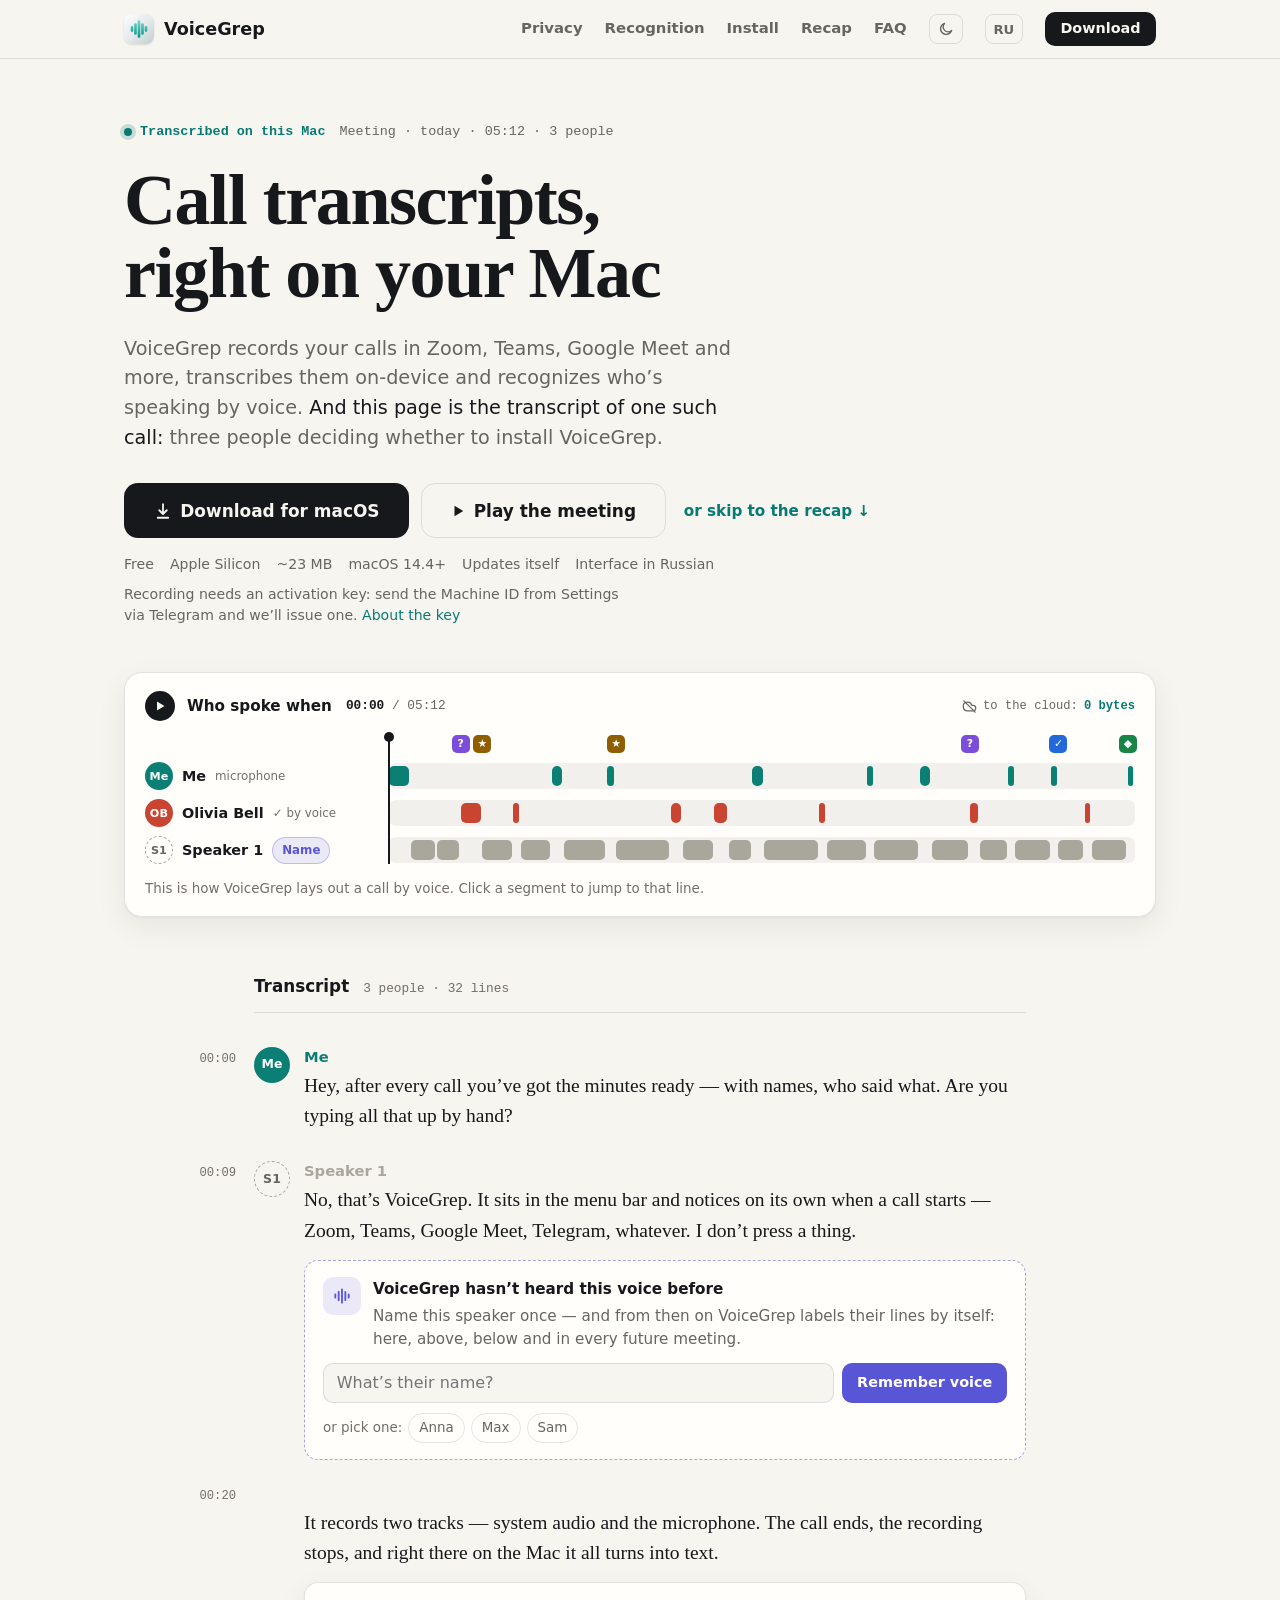
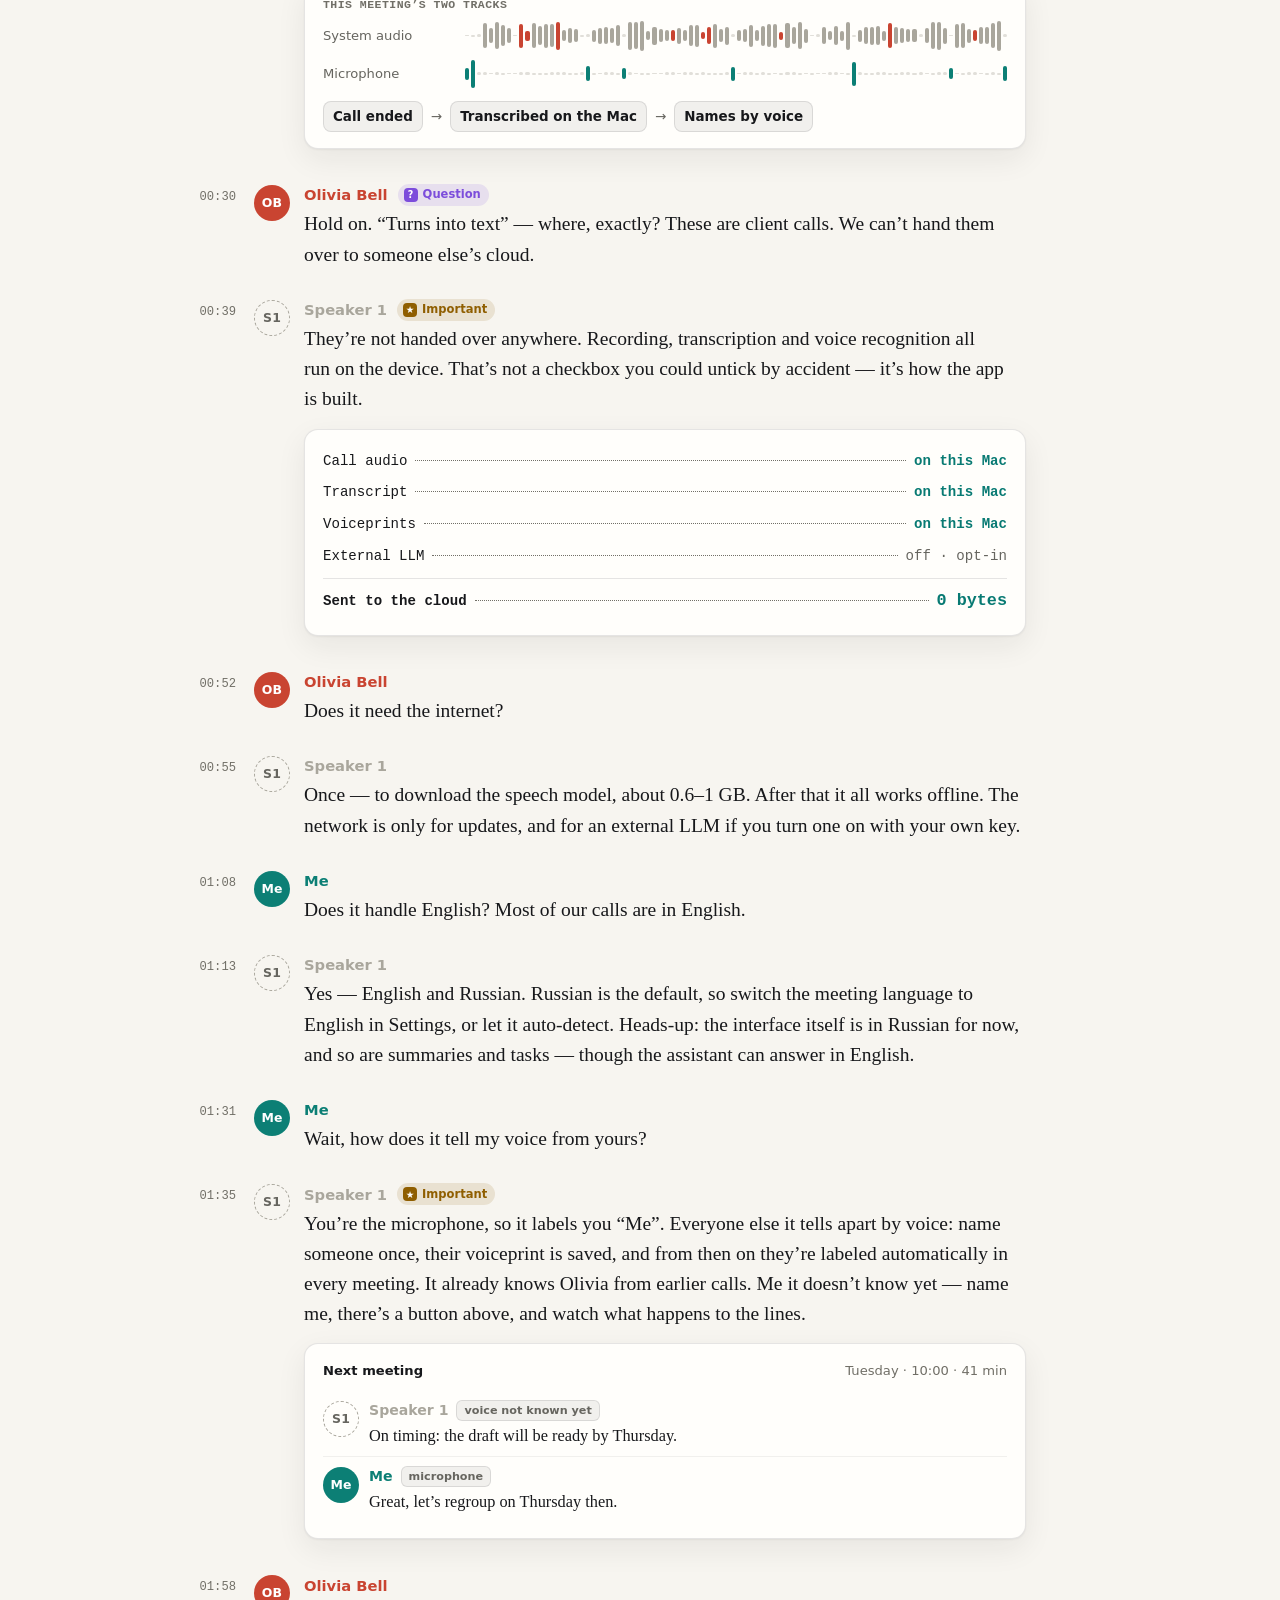
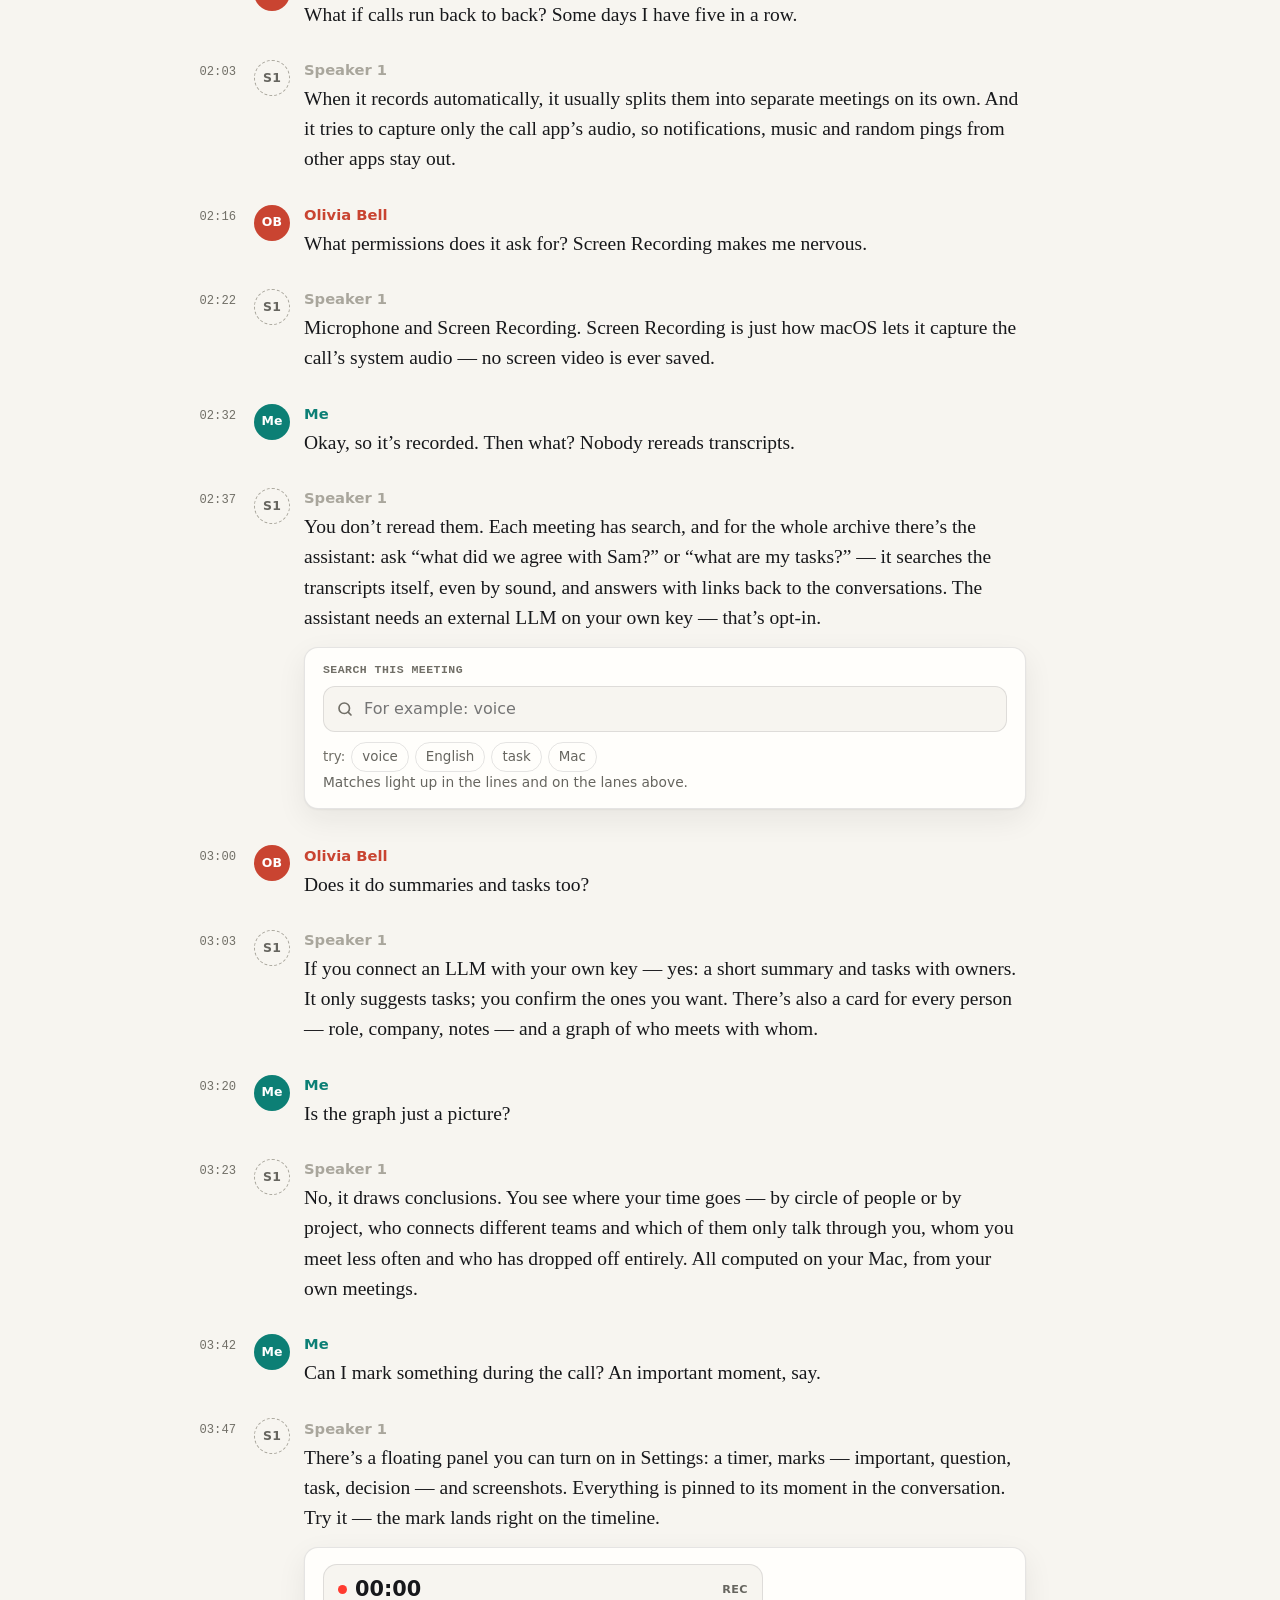
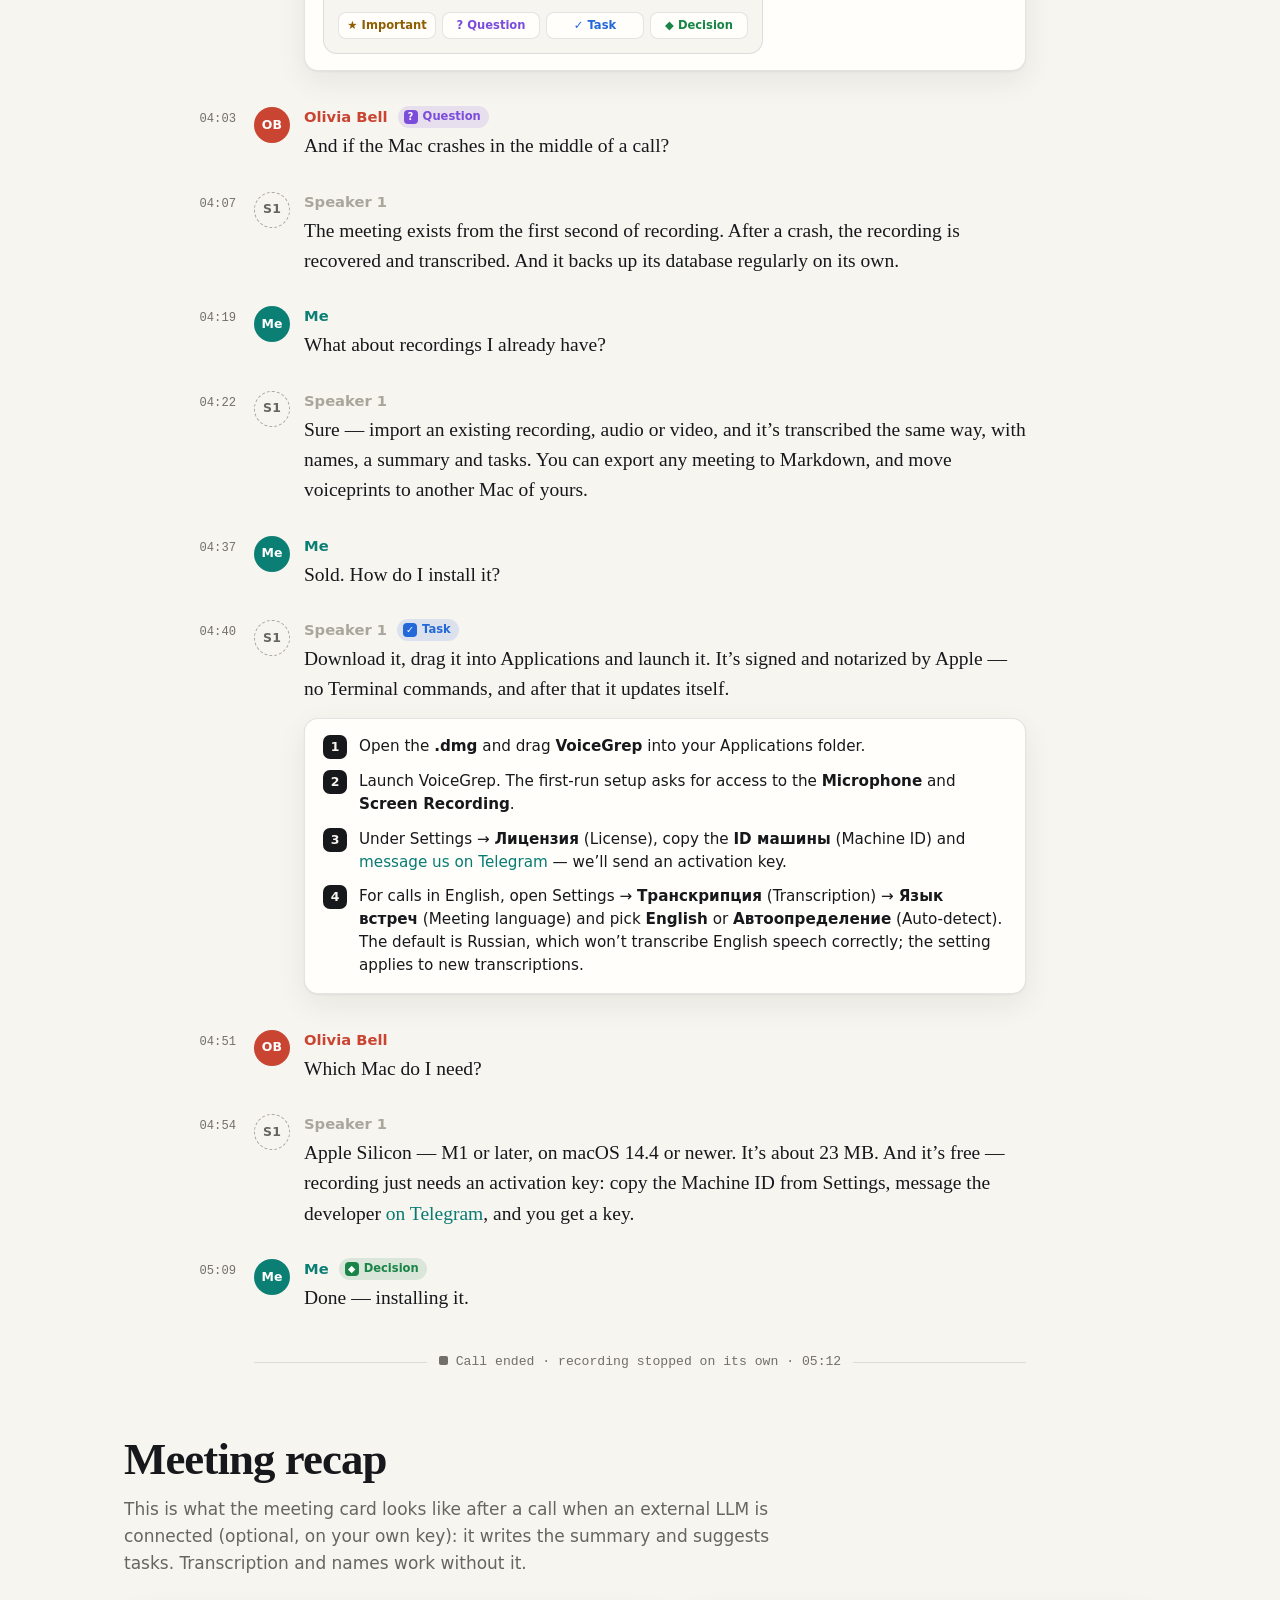
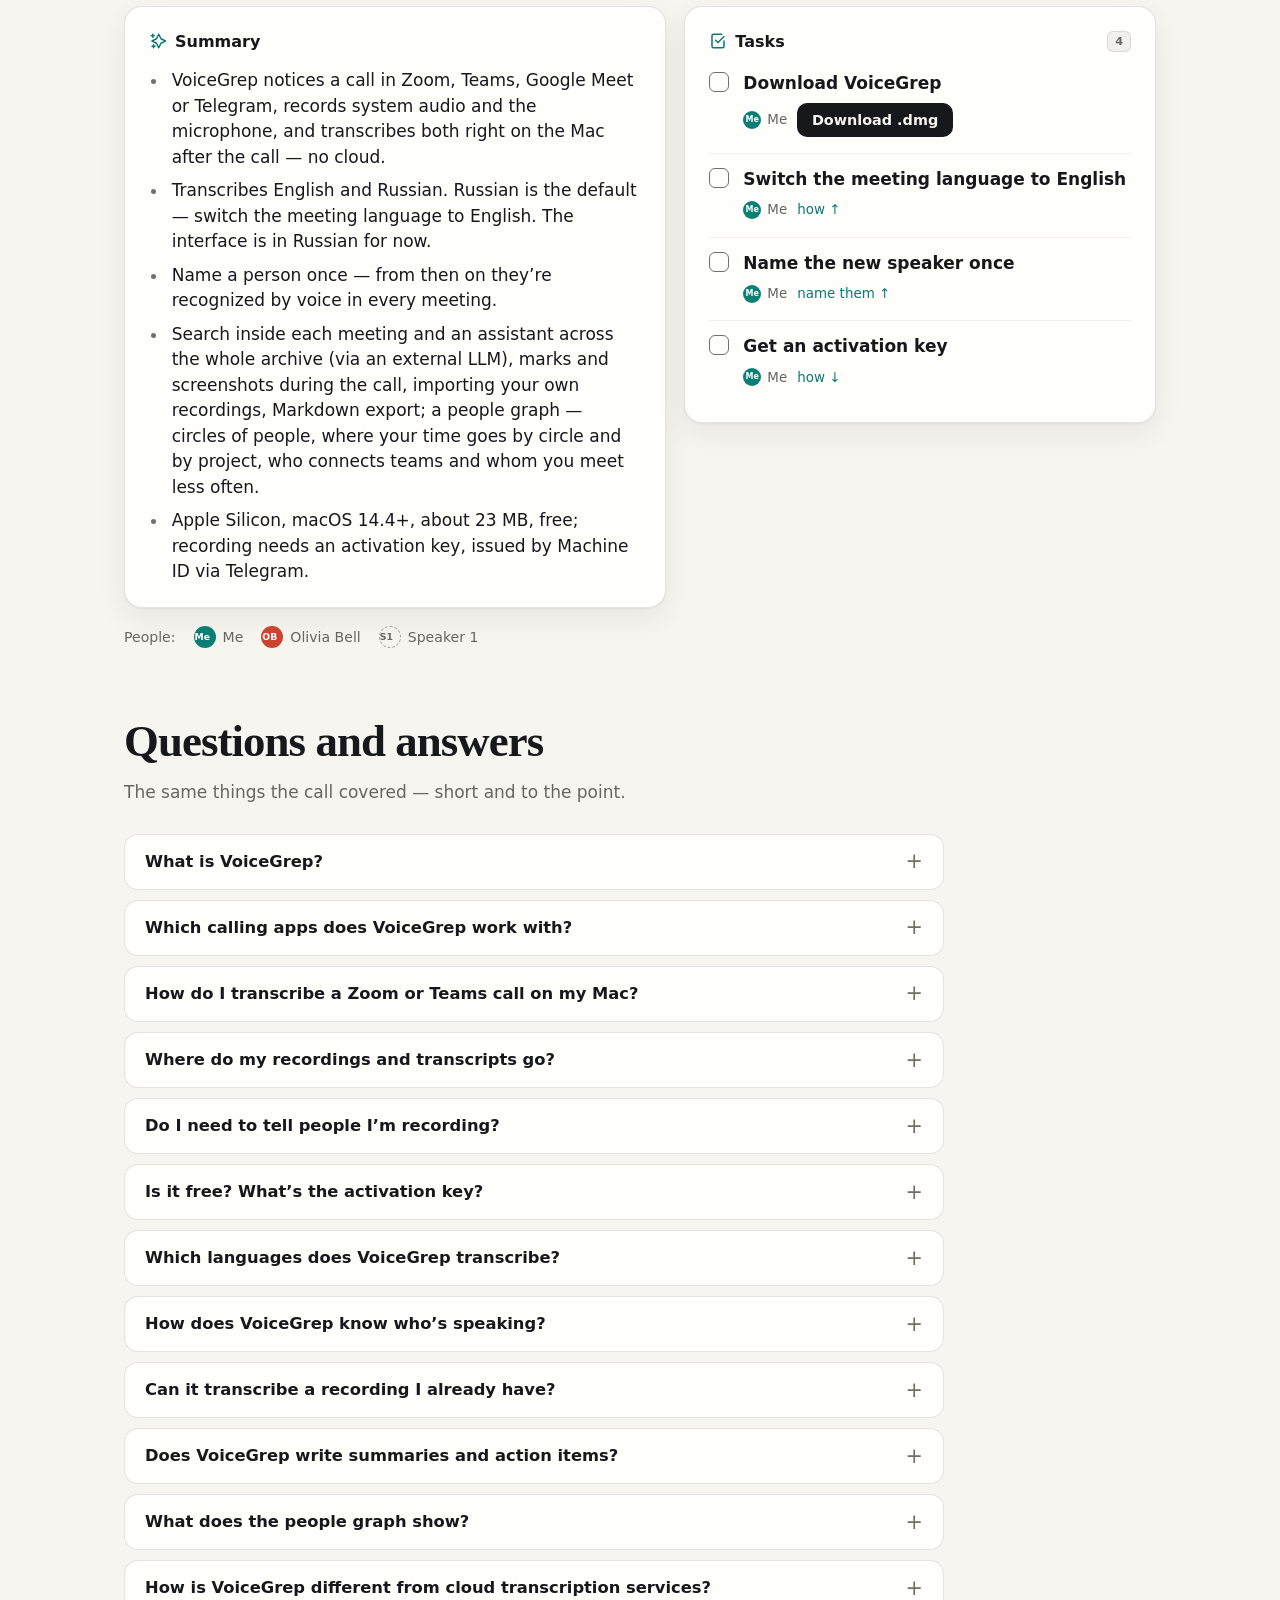
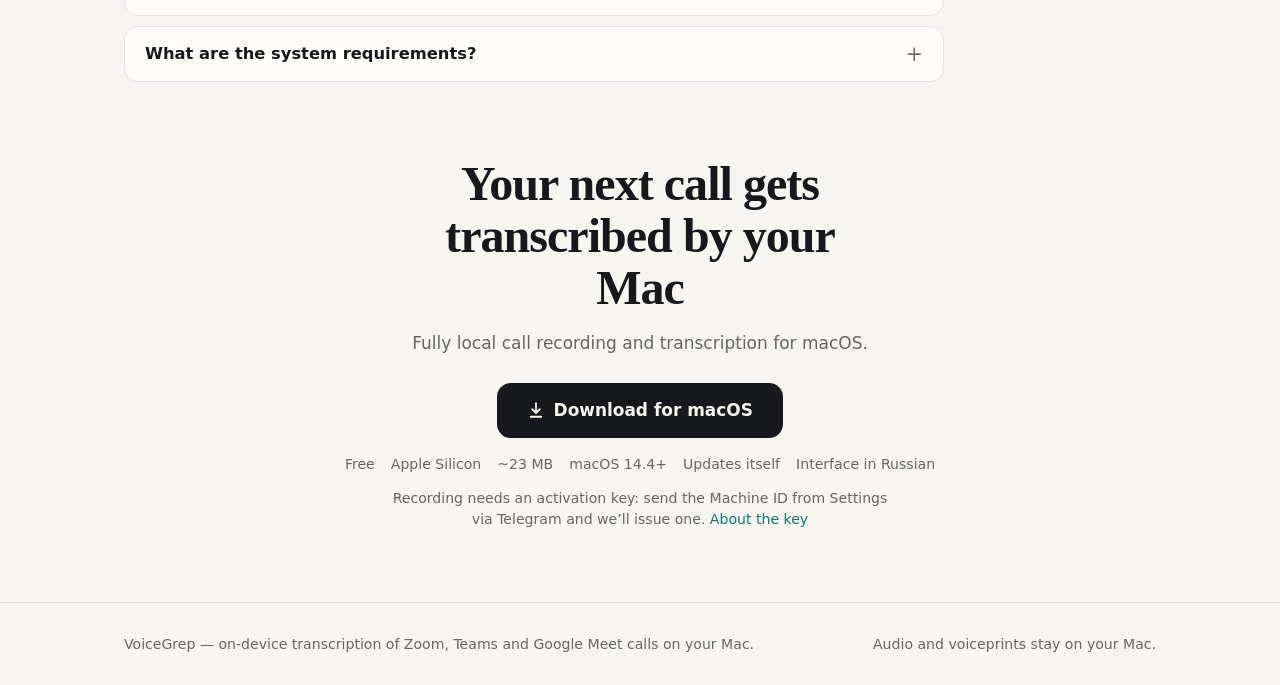
==== index.html @ fc7ecc58 "Сайт: согласие участников первым в текстах гайдов и FAQ лендинга, оговорки про облачную модель и авт" ====
<!DOCTYPE html>
<html lang="en">
<head>
<meta charset="utf-8">
<meta name="viewport" content="width=device-width, initial-scale=1">
<title>VoiceGrep — transcribe Zoom &amp; Teams calls on your Mac, offline</title>
<meta name="description" content="VoiceGrep records your Zoom, Teams and Google Meet calls, transcribes them on-device and recognizes who’s speaking by voice. No cloud, no meeting bots.">
<meta property="og:title" content="VoiceGrep — call transcripts that stay on your Mac">
<meta property="og:description" content="Records Zoom, Teams and Google Meet calls, transcribes them on-device and recognizes speakers by voice. 100% local, no cloud.">
<meta property="og:type" content="website">
<meta property="og:url" content="https://voicegrep.com/">
<meta property="og:locale" content="en_US">
<meta property="og:locale:alternate" content="ru_RU">
<meta property="og:site_name" content="VoiceGrep">
<meta property="og:image" content="https://voicegrep.com/og-image-en.png">
<meta property="og:image:width" content="1200">
<meta property="og:image:height" content="630">
<meta property="og:image:alt" content="VoiceGrep: “Call transcripts, right on your Mac” with speaker lanes — Me, Olivia Bell (recognized by voice), Speaker 1">
<meta name="twitter:card" content="summary_large_image">
<meta name="theme-color" content="#f7f5f0" media="(prefers-color-scheme: light)">
<meta name="theme-color" content="#0e0f12" media="(prefers-color-scheme: dark)">
<link rel="icon" href="favicon.ico" sizes="32x32">
<link rel="icon" href="favicon.svg" type="image/svg+xml">
<link rel="apple-touch-icon" href="apple-touch-icon.png">
<link rel="canonical" href="https://voicegrep.com/">
<link rel="alternate" hreflang="ru" href="https://voicegrep.com/ru/">
<link rel="alternate" hreflang="en" href="https://voicegrep.com/">
<link rel="alternate" hreflang="x-default" href="https://voicegrep.com/">
<style>
  /* Концепция: страница — это карточка встречи в VoiceGrep. Контент — расшифровка звонка,
     где трое решают, ставить ли приложение; ключевые возможности посетитель трогает руками
     (дорожки говорящих, «назвать один раз», поиск по встрече, метки). */
  :root {
    color-scheme: light dark;
    --bg: #f7f5f0;
    --bg-2: #efece4;
    --card: #fffefb;
    --fg: #17181b;
    --muted: #66655f;
    --faint: #716f67;
    --line: rgba(23,24,27,.11);
    --line-2: rgba(23,24,27,.06);
    --accent: #087a73;
    --me: #0c7f75;
    --s1: #5856d6;
    --s2: #c94431;
    --on-c: #fff;
    --unnamed: #a9a69c;
    --mark: #ffe070;
    --f-imp: #8f5e00; --f-q: #7c4ddb; --f-task: #2368d8; --f-dec: #188547;
    --shadow: 0 1px 2px rgba(23,24,27,.05), 0 10px 30px rgba(23,24,27,.07);
    --sans: -apple-system, BlinkMacSystemFont, "SF Pro Text", system-ui, "Segoe UI", Roboto, sans-serif;
    --serif: ui-serif, "New York", "Iowan Old Style", Georgia, "Times New Roman", serif;
    --mono: ui-monospace, "SF Mono", SFMono-Regular, Menlo, Consolas, monospace;
    --s1-now: var(--unnamed);
  }
  /* Dark tokens live TWICE: by the system (unless the visitor picked light) and by the nav
     toggle (html[data-theme], stored in vg.landing.theme). Edit one block — edit the other. */
  @media (prefers-color-scheme: dark) {
    :root:not([data-theme="light"]) {
      --bg: #0e0f12; --bg-2: #17191d; --card: #15171b;
      --fg: #f1f0ec; --muted: #a09e97; --faint: #86847d; --on-c: #0e0f12;
      --line: rgba(255,255,255,.11); --line-2: rgba(255,255,255,.06);
      --accent: #3cc9bb; --me: #2fbfb0; --s1: #8c8aff; --s2: #ff7a66; --unnamed: #7f7d76;
      --mark: rgba(255,214,10,.38);
      --f-imp: #f5b638; --f-q: #a78bfa; --f-task: #5b9bff; --f-dec: #3ccb7f;
      --shadow: 0 1px 2px rgba(0,0,0,.4), 0 10px 30px rgba(0,0,0,.35);
    }
  }
  :root[data-theme="light"] { color-scheme: light; }
  :root[data-theme="dark"] {
    color-scheme: dark;
    --bg: #0e0f12; --bg-2: #17191d; --card: #15171b;
    --fg: #f1f0ec; --muted: #a09e97; --faint: #86847d; --on-c: #0e0f12;
    --line: rgba(255,255,255,.11); --line-2: rgba(255,255,255,.06);
    --accent: #3cc9bb; --me: #2fbfb0; --s1: #8c8aff; --s2: #ff7a66; --unnamed: #7f7d76;
    --mark: rgba(255,214,10,.38);
    --f-imp: #f5b638; --f-q: #a78bfa; --f-task: #5b9bff; --f-dec: #3ccb7f;
    --shadow: 0 1px 2px rgba(0,0,0,.4), 0 10px 30px rgba(0,0,0,.35);
  }
  html.named { --s1-now: var(--s1); }
  [data-spk="me"] { --c: var(--me); }
  [data-spk="s1"] { --c: var(--s1-now); }
  [data-spk="s2"] { --c: var(--s2); }

  * { box-sizing: border-box; }
  html { scroll-behavior: smooth; }
  html.playing { scroll-behavior: auto; }
  body {
    margin: 0; background: var(--bg); color: var(--fg);
    font: 17px/1.6 var(--sans);
    -webkit-font-smoothing: antialiased; text-rendering: optimizeLegibility;
    -webkit-text-size-adjust: 100%; text-size-adjust: 100%;
  }
  .wrap { max-width: 1080px; margin: 0 auto; padding: 0 24px; }
  .narrow { max-width: 820px; }
  a { color: var(--accent); text-decoration: none; }
  a:hover { text-decoration: underline; text-underline-offset: 3px; }
  button { font: inherit; color: inherit; }
  .sr { position: absolute; width: 1px; height: 1px; overflow: hidden; clip: rect(0 0 0 0); white-space: nowrap; }
  :focus-visible { outline: 2px solid var(--accent); outline-offset: 2px; border-radius: 6px; }

  /* ---------- buttons ---------- */
  .btn {
    display: inline-flex; align-items: center; justify-content: center; gap: .5em;
    border: 1px solid transparent; cursor: pointer; text-decoration: none !important;
    padding: .72em 1.3em; border-radius: 12px; font-weight: 650; font-size: 1rem; line-height: 1.2;
    background: var(--fg); color: var(--bg); transition: transform .12s ease, opacity .12s ease;
  }
  @media (hover: hover) { .btn:hover { transform: translateY(-1px); opacity: .92; } }
  .btn.lg { padding: .95em 1.7em; font-size: 1.06rem; border-radius: 14px; }
  .btn.ghost { background: transparent; color: var(--fg); border-color: var(--line); }
  .btn.sm { padding: .5em .95em; font-size: .9rem; border-radius: 10px; }

  /* ---------- nav + docked player ---------- */
  nav.top {
    position: sticky; top: 0; z-index: 50;
    background: var(--bg);
    background: color-mix(in srgb, var(--bg) 84%, transparent);
    -webkit-backdrop-filter: saturate(160%) blur(16px); backdrop-filter: saturate(160%) blur(16px);
    border-bottom: 1px solid var(--line);
  }
  .nav-in { display: flex; align-items: center; justify-content: space-between; height: 58px; gap: 16px; }
  .brand { display: flex; align-items: center; gap: 10px; font-weight: 700; font-size: 1.1rem; color: var(--fg); text-decoration: none !important; }
  .brand svg { flex: none; border-radius: 8px; box-shadow: 0 1px 2px rgba(0,0,0,.12); }
  .nav-links { display: flex; align-items: center; gap: 22px; }
  .nav-links a.txt { color: var(--muted); font-size: .93rem; font-weight: 550; white-space: nowrap; }
  .nav-links a.txt:hover { color: var(--fg); text-decoration: none; }
  .lang { font-size: .82rem; font-weight: 650; color: var(--muted); padding: .3em .6em; border-radius: 8px; border: 1px solid var(--line); }
  .lang:hover { color: var(--fg); text-decoration: none; }
  .theme {
    display: grid; place-items: center; width: 34px; padding: 0; cursor: pointer;
    height: calc(.82rem * 2.2 + 2px); /* = .lang: line 1.6 + padding .6 + border */
    color: var(--muted); background: transparent; border: 1px solid var(--line); border-radius: 8px;
  }
  .theme:hover { color: var(--fg); }
  html:not([data-theme]) .js-theme { display: none; } /* no JS → nothing to toggle */
  .js-theme .i-sun, [data-theme="dark"] .js-theme .i-moon,
  .js-theme .t-light, [data-theme="dark"] .js-theme .t-dark { display: none; }
  [data-theme="dark"] .js-theme .i-sun { display: block; }
  [data-theme="dark"] .js-theme .t-light { display: inline; }
  html.theme-switch, html.theme-switch * { transition: none !important; }
  .nav-cta { padding: .5em 1em; font-size: .9rem; border-radius: 10px; white-space: nowrap; }
  @media (max-width: 880px) { .nav-links a.txt { display: none; } .nav-links { gap: 12px; } }

  /* the hero's speaker lanes "dock" into the nav as a slim player once they scroll away */
  .player {
    position: absolute; left: 0; right: 0; top: 100%;
    background: var(--bg);
    background: color-mix(in srgb, var(--bg) 92%, transparent);
    -webkit-backdrop-filter: saturate(160%) blur(16px); backdrop-filter: saturate(160%) blur(16px);
    border-bottom: 1px solid var(--line);
    opacity: 0; transform: translateY(-6px); visibility: hidden;
    transition: opacity .18s ease, transform .18s ease, visibility .18s;
  }
  body.docked .player { opacity: 1; transform: none; visibility: visible; }
  .player-in { display: flex; align-items: center; gap: 12px; height: 44px; }
  .play {
    flex: none; width: 30px; height: 30px; border-radius: 50%; border: 0; cursor: pointer;
    background: var(--fg); color: var(--bg); display: grid; place-items: center; padding: 0;
  }
  .js-play .i-pause { display: none; }
  html.playing .js-play .i-play { display: none; }
  html.playing .js-play .i-pause { display: block; }
  .clock { font: 500 .8rem/1 var(--mono); color: var(--muted); font-variant-numeric: tabular-nums; white-space: nowrap; }
  .clock b { color: var(--fg); font-weight: 600; }
  .speed { font: 600 .74rem/1 var(--mono); color: var(--muted); border: 1px solid var(--line); background: transparent; border-radius: 6px; padding: 4px 6px; cursor: pointer; flex: none; }
  .speed:hover { color: var(--fg); }
  .mini { position: relative; flex: 1; height: 10px; border-radius: 5px; background: var(--line-2); overflow: visible; min-width: 60px; }
  .mini .seg { position: absolute; top: 0; bottom: 0; border-radius: 3px; background: var(--c); cursor: pointer; transition: background-color .7s ease, opacity .2s; }
  .cloud { display: inline-flex; align-items: center; gap: 6px; font: 500 .76rem/1 var(--mono); color: var(--muted); white-space: nowrap; flex: none; }
  .cloud b { color: var(--accent); font-weight: 650; }

  /* ---------- hero ---------- */
  .hero { padding: 64px 0 26px; }
  .kicker { display: flex; flex-wrap: wrap; align-items: center; gap: 6px 14px; font: 500 .84rem/1.4 var(--mono); color: var(--muted); margin: 0 0 22px; }
  .kicker .live { display: inline-flex; align-items: center; gap: 8px; color: var(--accent); font-weight: 600; }
  .kicker .live::before { content: ""; width: 8px; height: 8px; border-radius: 50%; background: var(--accent); box-shadow: 0 0 0 4px color-mix(in srgb, var(--accent) 20%, transparent); }
  h1 {
    font-family: var(--serif); font-weight: 600; letter-spacing: -.02em;
    font-size: clamp(2.5rem, 6vw, 4.5rem); line-height: 1.02; margin: 0 0 .32em; max-width: 20ch;
  }
  .sub { font-size: 1.2rem; line-height: 1.55; color: var(--muted); margin: 0 0 1.6em; max-width: 50ch; }
  .sub em { font-style: normal; color: var(--fg); }
  .cta-row { display: flex; flex-wrap: wrap; align-items: center; gap: 12px; }
  .meta { display: flex; flex-wrap: wrap; gap: 4px 16px; font-size: .88rem; color: var(--muted); margin: 1.1em 0 0; }
  .skip { font-size: .95rem; font-weight: 600; margin-left: 6px; }
  .touch-note { font-size: .9rem; color: var(--muted); margin: 14px 0 0; line-height: 1.5; max-width: 52ch; }

  /* ---------- speaker lanes (diarization view) ---------- */
  .diar {
    margin: 46px 0 0; padding: 18px 20px 16px; border-radius: 18px;
    background: var(--card); border: 1px solid var(--line); box-shadow: var(--shadow);
  }
  .diar-head { display: flex; align-items: center; gap: 12px; margin-bottom: 14px; }
  .diar-head .ttl { font-weight: 650; font-size: .95rem; }
  .diar-head .clock { margin-left: 2px; }
  .diar-head .cloud { margin-left: auto; }
  .lanes { --lw: 230px; display: grid; grid-template-columns: var(--lw) 1fr; row-gap: 9px; column-gap: 14px; align-items: center; }
  .flags { grid-column: 2; grid-row: 1; position: relative; height: 18px; }
  .lane-name { grid-column: 1; position: relative; display: flex; align-items: center; gap: 9px; min-width: 0; font-size: .9rem; font-weight: 600; }
  .lane-name .nm { white-space: nowrap; overflow: hidden; text-overflow: ellipsis; }
  .lane-name .hint { font-size: .74rem; font-weight: 500; color: var(--faint); white-space: nowrap; }
  .track { grid-column: 2; position: relative; height: 26px; border-radius: 7px; background: var(--line-2); }
  .track .seg { position: absolute; top: 3px; bottom: 3px; border-radius: 5px; background: var(--c); cursor: pointer; transition: background-color .7s ease, opacity .2s; }
  .track .seg:hover { opacity: .8; }
  .overlay { grid-column: 2; grid-row: 1 / 5; position: relative; align-self: stretch; pointer-events: none; }
  .ph { position: absolute; top: 0; bottom: 0; width: 2px; margin-left: -1px; background: var(--fg); left: 0; }
  .ph::before { content: ""; position: absolute; top: -3px; left: -4px; width: 10px; height: 10px; border-radius: 50%; background: var(--fg); }
  .mini .ph { top: -4px; bottom: -4px; }
  .mini .ph::before { display: none; }
  .tick { position: absolute; top: -2px; bottom: -2px; width: 3px; margin-left: -1.5px; border-radius: 2px; background: var(--mark); box-shadow: 0 0 0 1px color-mix(in srgb, var(--fg) 25%, transparent); }
  .flag {
    position: absolute; top: 0; transform: translateX(-50%); cursor: pointer; pointer-events: auto;
    width: 18px; height: 18px; border-radius: 5px; display: grid; place-items: center;
    font: 700 .68rem/1 var(--sans); color: var(--on-c); background: var(--fc); border: 0; padding: 0;
  }
  .flag.user { box-shadow: 0 0 0 2px var(--card); animation: pop .35s ease; }
  @keyframes pop { from { transform: translateX(-50%) scale(.3); } to { transform: translateX(-50%) scale(1); } }
  .mini .flag { display: none; }
  .f-imp { --fc: var(--f-imp); } .f-q { --fc: var(--f-q); } .f-task { --fc: var(--f-task); } .f-dec { --fc: var(--f-dec); }
  .diar figcaption { margin-top: 14px; font-size: .84rem; color: var(--faint); }

  /* avatars */
  .av {
    flex: none; width: 28px; height: 28px; border-radius: 50%; display: grid; place-items: center;
    font: 700 .7rem/1 var(--sans); color: var(--on-c); background: var(--c); letter-spacing: .01em;
    transition: background-color .7s ease, color .7s ease, border-color .7s ease;
    border: 1.5px solid transparent;
  }
  html:not(.named) .av[data-spk="s1"] { background: transparent; color: var(--muted); border: 1.5px dashed var(--unnamed); }

  .name-btn {
    font-size: .74rem; font-weight: 650; padding: 3px 9px; border-radius: 999px; cursor: pointer;
    color: var(--s1); background: color-mix(in srgb, var(--s1) 12%, transparent); border: 1px solid color-mix(in srgb, var(--s1) 30%, transparent);
    white-space: nowrap;
  }
  html.named .name-btn { display: none; }
  .namer[hidden] { display: none; }
  .namer.pop {
    position: absolute; top: calc(100% + 8px); left: 0; z-index: 20; width: 300px;
    background: var(--card); border: 1px solid var(--line); border-radius: 14px; padding: 12px; box-shadow: var(--shadow);
  }

  /* ---------- transcript ---------- */
  .tx { padding: 30px 0 10px; }
  .tx-bar { display: flex; align-items: baseline; gap: 14px; border-bottom: 1px solid var(--line); padding-bottom: 12px; margin-bottom: 18px; }
  .tx-bar h2 { font-size: 1.05rem; margin: 0; letter-spacing: 0; }
  .tx-bar span { font: 500 .8rem/1 var(--mono); color: var(--faint); }

  .turn {
    position: relative; display: grid; grid-template-columns: 36px 1fr; column-gap: 14px;
    padding: 14px 16px 14px 92px; margin: 0 -16px 0 -92px; border-radius: 16px;
    scroll-margin-top: 130px; transition: background-color .25s ease;
  }
  .turn .av { width: 36px; height: 36px; font-size: .78rem; margin-top: 2px; }
  .who { display: flex; flex-wrap: wrap; align-items: center; gap: 4px 10px; min-height: 1.4em; }
  .who .nm { font-weight: 650; font-size: .92rem; color: var(--c); transition: color .7s ease; border-radius: 4px; }
  .tc { position: absolute; left: 16px; top: 22px; width: 58px; text-align: right; font: 500 .76rem/1 var(--mono); color: var(--faint); font-variant-numeric: tabular-nums; }
  .ln { font: 400 1.22rem/1.55 var(--serif); margin: .12em 0 0; text-wrap: pretty; }
  .ln q { quotes: "«" "»"; }
  .turn.cont { padding-top: 2px; }
  .turn.cont .av { visibility: hidden; height: 0; }
  .turn.cont .who .nm { display: none; }
  .turn.cont .tc { top: 10px; }
  .turn.now { background: color-mix(in srgb, var(--c) 8%, transparent); }
  .turn.now .tc { color: var(--c); }
  .turn.hit .tc::after { content: "●"; margin-left: 4px; color: var(--f-imp); }
  mark.hit { background: var(--mark); color: inherit; border-radius: 3px; padding: 0 1px; }
  .renamed .who .nm { animation: renamed 1.6s ease; }
  @keyframes renamed { 0%, 30% { background: var(--mark); box-shadow: 0 0 0 3px var(--mark); } 100% { background: transparent; box-shadow: 0 0 0 3px transparent; } }

  .chip {
    display: inline-flex; align-items: center; gap: 5px; font: 650 .72rem/1 var(--sans);
    padding: 4px 8px 4px 6px; border-radius: 999px; color: var(--fc);
    background: color-mix(in srgb, var(--fc) 13%, transparent);
  }
  .chip i { font-style: normal; width: 14px; height: 14px; border-radius: 4px; display: grid; place-items: center; background: var(--fc); color: var(--on-c); font-size: .6rem; }
  .chip.user { animation: fadein .4s ease; }
  @keyframes fadein { from { opacity: 0; transform: translateY(-3px); } to { opacity: 1; transform: none; } }
  .badge { font: 600 .7rem/1 var(--sans); padding: 4px 7px; border-radius: 6px; color: var(--muted); background: var(--line-2); border: 1px solid var(--line); }
  .badge.ok { color: var(--accent); background: color-mix(in srgb, var(--accent) 10%, transparent); border-color: color-mix(in srgb, var(--accent) 25%, transparent); }

  .if-named { display: none !important; }
  html.named .if-named { display: revert !important; }
  html.named .if-unnamed { display: none !important; }

  /* embeds inside turns */
  .embed {
    margin: 14px 0 6px; padding: 16px 18px; border-radius: 14px;
    background: var(--card); border: 1px solid var(--line); box-shadow: var(--shadow); font-size: .95rem;
  }
  .embed h3 { margin: 0 0 4px; font-size: .95rem; }
  .embed, .inst li { scroll-margin-top: 130px; }
  .embed p { margin: 0; color: var(--muted); line-height: 1.5; }
  .embed .lbl { font: 600 .72rem/1 var(--mono); letter-spacing: .04em; text-transform: uppercase; color: var(--faint); margin: 0 0 10px; }

  /* unknown voice → name it */
  .unknown { border-style: dashed; border-color: color-mix(in srgb, var(--s1) 45%, var(--line)); box-shadow: none; }
  html.named .unknown { border-style: solid; }
  .unknown-top { display: flex; gap: 12px; align-items: flex-start; }
  .wave-ic { flex: none; width: 38px; height: 38px; border-radius: 10px; display: grid; place-items: center; color: var(--s1); background: color-mix(in srgb, var(--s1) 12%, transparent); }
  .namer { display: flex; gap: 8px; margin-top: 12px; }
  .namer input {
    flex: 1; min-width: 0; font: 500 1rem/1.2 var(--sans); padding: .6em .8em; border-radius: 10px;
    border: 1px solid var(--line); background: var(--bg); color: var(--fg);
  }
  .namer input:focus { outline: none; border-color: var(--s1); box-shadow: 0 0 0 3px color-mix(in srgb, var(--s1) 22%, transparent); }
  .namer .btn { background: var(--s1); color: var(--on-c); }
  .sugg { display: flex; flex-wrap: wrap; align-items: center; gap: 6px; margin-top: 10px; font-size: .84rem; color: var(--faint); }
  .sugg button { font-size: .84rem; padding: 3px 10px; border-radius: 999px; border: 1px solid var(--line); background: transparent; cursor: pointer; color: var(--muted); }
  .sugg button:hover { color: var(--fg); border-color: var(--faint); }
  .namer-err { font-size: .84rem; color: var(--s2); margin: 8px 0 0; min-height: 0; }
  .named-ok { display: flex; gap: 10px; align-items: center; }
  .named-ok .chk { flex: none; width: 26px; height: 26px; border-radius: 50%; display: grid; place-items: center; background: var(--s1); color: var(--on-c); }
  .linkbtn { border: 0; background: none; padding: 0; color: var(--accent); cursor: pointer; font-weight: 600; font-size: inherit; }

  /* two tracks */
  .tracks { display: grid; gap: 8px; }
  .trk { display: grid; grid-template-columns: 130px 1fr; gap: 12px; align-items: center; font-size: .82rem; color: var(--muted); }
  .wave { height: 30px; display: flex; align-items: center; gap: 2px; }
  .wave span { flex: 1; min-width: 1px; border-radius: 2px; background: var(--c, var(--faint)); }
  .flow { display: flex; flex-wrap: wrap; gap: 6px 8px; align-items: center; margin-top: 12px; font-size: .84rem; color: var(--muted); }
  .flow b { font-weight: 600; color: var(--fg); padding: 4px 9px; border-radius: 8px; background: var(--line-2); border: 1px solid var(--line); }

  /* where the data lives */
  .readout { font: 500 .88rem/1.4 var(--mono); }
  .ro { display: flex; align-items: baseline; gap: 8px; padding: 6px 0; }
  .ro .k { white-space: nowrap; }
  .ro .dots { flex: 1; border-bottom: 1px dotted var(--faint); transform: translateY(-4px); min-width: 16px; }
  .ro .v { white-space: nowrap; color: var(--accent); font-weight: 600; }
  .ro .v.opt { color: var(--muted); font-weight: 500; }
  .ro.total { border-top: 1px solid var(--line); margin-top: 6px; padding-top: 10px; font-weight: 700; }
  .ro.total .v { font-size: 1.05rem; }

  /* next meeting card */
  .mm-head { display: flex; justify-content: space-between; gap: 10px; font-size: .82rem; color: var(--faint); margin-bottom: 10px; flex-wrap: wrap; }
  .mm-head b { color: var(--fg); font-weight: 650; }
  .mm-turn { display: flex; gap: 10px; padding: 8px 0; }
  .mm-turn + .mm-turn { border-top: 1px solid var(--line-2); }
  .mm-who { display: flex; flex-wrap: wrap; align-items: center; gap: 4px 8px; font-weight: 650; font-size: .88rem; }
  .mm-who .nm { color: var(--c); transition: color .7s; }
  .mm-turn p { margin: 2px 0 0; color: var(--fg); font-family: var(--serif); font-size: 1.02rem; }

  /* grep box */
  .grep { display: flex; align-items: center; gap: 10px; padding: 4px 4px 4px 12px; border-radius: 12px; border: 1px solid var(--line); background: var(--bg); }
  .grep:focus-within { border-color: var(--accent); box-shadow: 0 0 0 3px color-mix(in srgb, var(--accent) 20%, transparent); }
  .grep svg { flex: none; color: var(--faint); }
  .grep input { flex: 1; min-width: 0; border: 0; background: transparent; color: var(--fg); font: 500 1rem/1.2 var(--sans); padding: .55em 0; outline: none; }
  .grep-res { font-size: .86rem; color: var(--muted); margin: 10px 0 0; min-height: 1.3em; }
  .grep-res .linkbtn { margin-left: 6px; }

  /* recording panel replica */
  .recpanel { display: inline-block; width: min(100%, 440px); padding: 14px; border-radius: 14px; background: var(--bg); border: 1px solid var(--line); }
  .rec-top { display: flex; align-items: center; gap: 8px; }
  .rec-dot { width: 9px; height: 9px; border-radius: 50%; background: #ff3b30; animation: blink 1.4s ease-in-out infinite; }
  @keyframes blink { 50% { opacity: .25; } }
  .rec-time { font: 700 1.3rem/1 var(--sans); font-variant-numeric: tabular-nums; }
  .rec-lbl { font: 650 .7rem/1 var(--sans); color: var(--muted); margin-left: auto; letter-spacing: .04em; }
  .rec-marks { display: grid; grid-template-columns: repeat(4, 1fr); gap: 6px; margin-top: 12px; }
  .mk {
    font: 600 .72rem/1.1 var(--sans); padding: .55em .2em; border-radius: 8px; cursor: pointer;
    background: var(--card); border: 1px solid var(--line); color: var(--fc);
  }
  .mk:hover { background: color-mix(in srgb, var(--fc) 10%, var(--card)); }
  .mk:active { transform: scale(.96); }

  /* install */
  .inst { list-style: none; counter-reset: s; padding: 0; margin: 0; display: grid; gap: 12px; }
  .inst li { counter-increment: s; position: relative; padding-left: 36px; line-height: 1.5; }
  .inst li::before { content: counter(s); position: absolute; left: 0; top: 0; width: 24px; height: 24px; border-radius: 7px; display: grid; place-items: center; font: 700 .78rem/1 var(--sans); color: var(--bg); background: var(--fg); }
  code { font: .86em/1.5 var(--mono); background: var(--line-2); padding: .15em .45em; border-radius: 6px; }
  .codeblock { display: flex; align-items: center; gap: 10px; margin: 8px 0 2px; background: var(--bg); border: 1px solid var(--line); border-radius: 10px; padding: 9px 10px 9px 12px; }
  .codeblock code { background: none; padding: 0; flex: 1; overflow-wrap: anywhere; }
  .copy { border: 1px solid var(--line); background: var(--card); color: var(--muted); border-radius: 8px; padding: 5px 10px; font-size: .8rem; font-weight: 600; cursor: pointer; flex: none; }
  .copy:hover { color: var(--fg); }

  .tx-end { display: flex; align-items: center; gap: 12px; margin: 26px 0 0; font: 500 .82rem/1.4 var(--mono); color: var(--faint); }
  .tx-end::before, .tx-end::after { content: ""; flex: 1; height: 1px; background: var(--line); }
  .tx-end .sq { width: 9px; height: 9px; background: var(--faint); border-radius: 2px; display: inline-block; margin-right: 8px; vertical-align: 0; }

  /* ---------- summary ---------- */
  .summary { padding: 64px 0 30px; scroll-margin-top: 110px; }
  .sum-head h2 { font-family: var(--serif); font-weight: 600; font-size: clamp(2rem, 4vw, 2.8rem); letter-spacing: -.02em; line-height: 1.05; margin: 0 0 .3em; }
  .sum-head p { color: var(--muted); margin: 0 0 28px; max-width: 60ch; }
  .sum-grid { display: grid; grid-template-columns: 1.15fr 1fr; gap: 18px; align-items: start; }
  .panel { background: var(--card); border: 1px solid var(--line); border-radius: 18px; padding: 22px 24px; box-shadow: var(--shadow); }
  .panel h3 { display: flex; align-items: center; gap: 8px; font-size: 1rem; margin: 0 0 14px; }
  .panel h3 svg { color: var(--accent); }
  .panel h3 .badge { margin-left: auto; }
  .bul { margin: 0; padding: 0 0 0 1.1em; display: grid; gap: 8px; }
  .bul li { padding-left: 4px; line-height: 1.5; }
  .bul li::marker { color: var(--faint); }
  .tasks { list-style: none; margin: 0; padding: 0; display: grid; gap: 4px; }
  .task { display: grid; grid-template-columns: 22px 1fr; gap: 12px; padding: 12px 0; border-top: 1px solid var(--line-2); }
  .task:first-child { border-top: 0; padding-top: 2px; }
  .box { width: 20px; height: 20px; border-radius: 6px; border: 1.5px solid var(--faint); margin-top: 2px; display: grid; place-items: center; color: transparent; }
  .task.done .box { background: var(--accent); border-color: var(--accent); color: var(--on-c); }
  .task.done .t-title { text-decoration: line-through; text-decoration-color: var(--faint); color: var(--muted); }
  .t-title { font-weight: 600; }
  .t-meta { display: flex; flex-wrap: wrap; align-items: center; gap: 6px 10px; margin-top: 6px; font-size: .84rem; color: var(--muted); }
  .t-meta .who-mini { display: inline-flex; align-items: center; gap: 6px; }
  .t-meta .av { width: 18px; height: 18px; font-size: .5rem; }
  .people { display: flex; flex-wrap: wrap; gap: 8px 18px; margin-top: 18px; font-size: .88rem; color: var(--muted); align-items: center; }
  .people span { display: inline-flex; align-items: center; gap: 7px; }
  .people .av { width: 22px; height: 22px; font-size: .58rem; }

  .closing { text-align: center; padding: 56px 0 72px; }
  .closing h2 { font-family: var(--serif); font-weight: 600; font-size: clamp(1.9rem, 4.4vw, 3rem); letter-spacing: -.02em; line-height: 1.08; margin: 0 auto .35em; max-width: 18ch; }
  .closing p { color: var(--muted); margin: 0 0 1.5em; }
  .closing .meta { justify-content: center; }
  .key-note { font-size: .88rem; color: var(--muted); margin: 8px 0 0; line-height: 1.5; max-width: 60ch; }
  .closing .key-note.center { margin: 12px auto 0; }

  /* ---------- FAQ: the call's facts again, as plain questions (for skimmers and search engines) ---------- */
  .faq { padding: 40px 0 10px; scroll-margin-top: 110px; }
  .faq-list { display: grid; gap: 10px; max-width: 820px; }
  .qa { background: var(--card); border: 1px solid var(--line); border-radius: 14px; scroll-margin-top: 120px; }
  .qa summary { list-style: none; cursor: pointer; display: flex; align-items: center; gap: 14px; padding: 16px 20px; border-radius: 14px; }
  .qa summary::-webkit-details-marker { display: none; }
  .qa summary h3 { margin: 0; font-size: 1.02rem; font-weight: 600; line-height: 1.35; flex: 1; }
  .qa summary::after { content: "+"; content: "+" / ""; flex: none; font: 500 1.3rem/1 var(--sans); color: var(--faint); transition: transform .2s ease; }
  .qa[open] summary::after { transform: rotate(45deg); }
  .qa summary:focus-visible { outline: 2px solid var(--accent); outline-offset: 2px; }
  .qa .ans { padding: 0 20px 16px; color: var(--muted); line-height: 1.6; }
  .qa .ans p { margin: 0 0 .6em; }
  .qa .ans p:last-child { margin-bottom: 0; }

  footer { border-top: 1px solid var(--line); padding: 30px 0; color: var(--muted); font-size: .88rem; }
  .foot-in { display: flex; flex-wrap: wrap; justify-content: space-between; gap: 12px; }
  .foot-theme { display: none; align-items: center; gap: 7px; align-self: flex-start; margin-top: 6px; padding: 4px 0; border: 0; background: none; color: var(--accent); font-size: inherit; font-weight: 600; cursor: pointer; }

  /* toast */
  .toast {
    position: fixed; left: 50%; bottom: 24px; z-index: 80; transform: translate(-50%, 20px); opacity: 0;
    max-width: calc(100vw - 32px); padding: 11px 16px; border-radius: 12px; font-size: .92rem; font-weight: 550;
    background: var(--fg); color: var(--bg); box-shadow: 0 10px 30px rgba(0,0,0,.25);
    transition: opacity .2s ease, transform .2s ease; pointer-events: none;
  }
  .toast.on { opacity: 1; transform: translate(-50%, 0); }

  /* ---------- touch devices: the app is Mac-only → "send the link to your Mac" ---------- */
  .only-touch { display: none !important; }
  html.touch .only-touch { display: inline-flex !important; }
  html.touch p.only-touch { display: block !important; }
  html.touch .no-touch { display: none !important; }

  /* ---------- tablets ---------- */
  @media (max-width: 1000px) {
    .turn { padding-left: 16px; margin-left: -16px; }
    .tc { position: static; width: auto; text-align: left; order: 9; font-size: .72rem; }
    .turn.cont .tc { display: none; }
    .sum-grid { grid-template-columns: 1fr; }
  }
  @media (max-width: 760px) {
    .lanes { --lw: 132px; }
    .lane-name .hint, .lane-name .name-btn { display: none; }
    .diar-head .cloud { display: none; }
    .cloud.in-player { display: none; }
  }
  /* ---------- phones ---------- */
  @media (max-width: 560px) {
    .wrap { padding: 0 16px; }
    .nav-cta, .lang { min-height: 38px; display: inline-flex; align-items: center; }
    .theme { width: 38px; height: 38px; }
    .hero { padding: 34px 0 18px; }
    .kicker { font-size: .76rem; margin-bottom: 16px; }
    .sub { font-size: 1.08rem; }
    .cta-row { flex-direction: column; align-items: stretch; gap: 10px; }
    .skip { text-align: center; margin: 4px 0 0; }
    .meta { justify-content: center; font-size: .84rem; }
    .touch-note { text-align: center; }
    .diar { margin-top: 30px; padding: 14px 12px 12px; border-radius: 16px; }
    .lanes { --lw: 34px; column-gap: 10px; }
    .lane-name .nm { display: none; }
    .lane-name .av { width: 26px; height: 26px; font-size: .62rem; }
    .track { height: 22px; }
    .flag { width: 15px; height: 15px; font-size: .58rem; border-radius: 4px; }
    .diar figcaption { font-size: .8rem; }
    .turn { grid-template-columns: 30px 1fr; column-gap: 11px; padding: 11px 12px; margin: 0 -12px; }
    .turn .av { width: 30px; height: 30px; font-size: .66rem; }
    .ln { font-size: 1.08rem; }
    .embed { padding: 14px; margin-left: -41px; }
    .trk { grid-template-columns: 1fr; gap: 4px; }
    .namer { flex-direction: column; }
    .namer .btn { min-height: 42px; }
    .codeblock { flex-direction: column; align-items: stretch; }
    .copy { align-self: flex-start; min-height: 38px; padding: 0 14px; }
    .rec-marks { grid-template-columns: repeat(2, 1fr); }
    .mk { min-height: 38px; }
    .player-in { gap: 9px; }
    .speed { display: none; }
    .panel { padding: 18px; }
    .closing { padding: 40px 0 56px; }
    .closing .btn { width: 100%; }
    .foot-in { flex-direction: column; gap: 4px; }
  }
  /* narrow phones: no room in the nav for the toggle (EN "Send to Mac" overflowed at 360px) → it moves to the footer */
  @media (max-width: 420px) {
    .nav-links .theme { display: none; }
    .foot-theme { display: inline-flex; }
  }
  @media (prefers-reduced-motion: reduce) {
    html { scroll-behavior: auto; }
    .rec-dot, .flag.user, .chip.user, .renamed .who .nm { animation: none; }
    .qa summary::after { transition: none; }
  }
</style>
<script>
  // Phones/tablets can't run a Mac app: swap the download CTAs for "send the link to your Mac".
  // Set before first paint so the buttons don't flash. Macs report maxTouchPoints 0; iPads don't.
  if (navigator.maxTouchPoints > 0 && window.matchMedia && matchMedia('(pointer: coarse)').matches) {
    document.documentElement.classList.add('touch');
  }
  // A visitor who already named "Собеседник 1" is "recognized by voice" on the next visit —
  // apply before first paint so the name doesn't flash from the placeholder.
  try { if (localStorage.getItem('vg.landing.s1name')) document.documentElement.classList.add('named'); } catch (e) {}
  // Theme follows the system until the visitor flips the nav toggle; the choice (vg.landing.theme,
  // shared by RU and EN) is applied before first paint. Flipping back to the system's own theme
  // forgets the choice, so the page follows the system again.
  (function () {
    var root = document.documentElement, KEY = 'vg.landing.theme';
    var mem = null; // the choice when storage refuses it (private mode), so a system flip doesn't undo it
    var mq = window.matchMedia && matchMedia('(prefers-color-scheme: dark)');
    function sys() { return mq && mq.matches ? 'dark' : 'light'; }
    function saved() {
      try { var v = localStorage.getItem(KEY); return v === 'dark' || v === 'light' ? v : mem; } catch (e) { return mem; }
    }
    function current() { return saved() || sys(); }
    function apply(t) {
      root.setAttribute('data-theme', t);
      var m = document.querySelectorAll('meta[name="theme-color"]');
      for (var i = 0; i < m.length; i++) m[i].setAttribute('content', t === 'dark' ? '#0e0f12' : '#f7f5f0');
      var b = document.querySelectorAll('.js-theme');
      for (var j = 0; j < b.length; j++) if (b[j].hasAttribute('aria-pressed')) b[j].setAttribute('aria-pressed', String(t === 'dark'));
    }
    // one instant swap, not a page of elements fading at their own .7s speeds
    function swap(t) {
      if (root.getAttribute('data-theme') === t) return;
      root.classList.add('theme-switch');
      apply(t);
      requestAnimationFrame(function () { requestAnimationFrame(function () { root.classList.remove('theme-switch'); }); });
    }
    apply(current());
    if (mq) {
      var onSys = function () { swap(current()); };
      if (mq.addEventListener) mq.addEventListener('change', onSys); else if (mq.addListener) mq.addListener(onSys);
    }
    // Back/forward cache brings a page back with the theme it left with; another tab may have flipped it since.
    window.addEventListener('pageshow', function (e) { if (e.persisted) swap(current()); });
    window.addEventListener('storage', function (e) { if (e.key === KEY || e.key === null) swap(current()); });
    document.addEventListener('DOMContentLoaded', function () { apply(root.getAttribute('data-theme')); });
    document.addEventListener('click', function (e) {
      var btn = e.target.closest && e.target.closest('.js-theme');
      if (!btn) return;
      var next = root.getAttribute('data-theme') === 'dark' ? 'light' : 'dark';
      try { if (next === sys()) localStorage.removeItem(KEY); else localStorage.setItem(KEY, next); mem = null; }
      catch (e2) { mem = next === sys() ? null : next; }
      swap(next);
    });
  })();
</script>
<!-- seo:jsonld:start -->
<script type="application/ld+json">
{
 "@context": "https://schema.org",
 "@graph": [
  {
   "@type": "WebSite",
   "@id": "https://voicegrep.com/#website",
   "url": "https://voicegrep.com/",
   "name": "VoiceGrep",
   "inLanguage": [
    "ru",
    "en"
   ],
   "publisher": {
    "@id": "https://voicegrep.com/#org"
   }
  },
  {
   "@type": "Organization",
   "@id": "https://voicegrep.com/#org",
   "name": "VoiceGrep",
   "url": "https://voicegrep.com/",
   "logo": "https://voicegrep.com/apple-touch-icon.png",
   "sameAs": [
    "https://t.me/ilyabazhenov",
    "https://github.com/ilyabazhenov/voicegrep-releases"
   ]
  },
  {
   "@type": "SoftwareApplication",
   "@id": "https://voicegrep.com/#app",
   "name": "VoiceGrep",
   "url": "https://voicegrep.com/",
   "description": "VoiceGrep records your Zoom, Teams and Google Meet calls, transcribes them on-device and recognizes who’s speaking by voice. No cloud, no meeting bots.",
   "applicationCategory": "BusinessApplication",
   "operatingSystem": "macOS 14.4+",
   "processorRequirements": "Apple Silicon (arm64)",
   "softwareVersion": "1.11.0",
   "downloadUrl": "https://voicegrep.com/VoiceGrep-1.11.0.dmg",
   "image": "https://voicegrep.com/og-image-en.png",
   "isAccessibleForFree": true,
   "offers": {
    "@type": "Offer",
    "price": "0",
    "priceCurrency": "USD"
   },
   "publisher": {
    "@id": "https://voicegrep.com/#org"
   },
   "fileSize": "23 MB"
  },
  {
   "@type": "FAQPage",
   "@id": "https://voicegrep.com/#faq",
   "url": "https://voicegrep.com/",
   "inLanguage": "en",
   "mainEntity": [
    {
     "@type": "Question",
     "name": "What is VoiceGrep?",
     "acceptedAnswer": {
      "@type": "Answer",
      "text": "\u003cp>A Mac app that lives in the menu bar: it records your online calls on its own, transcribes them on-device once the call ends, and labels each line with the speaker’s name by recognizing their voice. Recordings and transcripts never leave your Mac, and no bot joins your call.\u003c/p>"
     }
    },
    {
     "@type": "Question",
     "name": "Which calling apps does VoiceGrep work with?",
     "acceptedAnswer": {
      "@type": "Answer",
      "text": "\u003cp>Any app that uses your Mac’s microphone for the call: Zoom, Microsoft Teams, Google Meet, Telegram, FaceTime, Slack, Yandex Telemost and others — including calls in the browser. VoiceGrep notices when a call starts and stops recording when it ends. When it records automatically, it tries to capture only the calling app’s audio, keeping notifications and music from other apps out of the recording.\u003c/p>"
     }
    },
    {
     "@type": "Question",
     "name": "How do I transcribe a Zoom or Teams call on my Mac?",
     "acceptedAnswer": {
      "@type": "Answer",
      "text": "\u003cp>There’s nothing special to do. Install VoiceGrep, allow Microphone and Screen Recording access, enter your \u003ca href=\"https://voicegrep.com/#faq-key\">activation key\u003c/a>, and just take your calls. When a call ends, the transcript appears in the meeting card — with timestamps, speaker labels and search. No meeting links to paste and no bot to invite.\u003c/p>"
     }
    },
    {
     "@type": "Question",
     "name": "Where do my recordings and transcripts go?",
     "acceptedAnswer": {
      "@type": "Answer",
      "text": "\u003cp>They stay on your Mac: audio, text and voiceprints are stored locally, and speech and voice recognition run on-device. It isn’t a setting you could flip by accident — it’s how the app is built.\u003c/p> \u003cp>The network is only used to download the speech model once (0.6–1 GB) and to check for updates. If you connect a cloud language model for summaries and the assistant, it receives meeting text (transcripts, notes, attachments) — never audio or voices; with a local model (Ollama, LM Studio) not even that leaves your Mac.\u003c/p>"
     }
    },
    {
     "@type": "Question",
     "name": "Do I need to tell people I’m recording?",
     "acceptedAnswer": {
      "@type": "Answer",
      "text": "\u003cp>Yes. Say so at the start of the call and get consent where the law or your company requires it. VoiceGrep doesn’t join the meeting, so the call service won’t tell participants about the recording for you.\u003c/p>"
     }
    },
    {
     "@type": "Question",
     "name": "Is it free? What’s the activation key?",
     "acceptedAnswer": {
      "@type": "Answer",
      "text": "\u003cp>VoiceGrep is free. To record or import new meetings you need an activation key: it’s tied to your computer and issued for a set period. Open Settings → Лицензия (License), copy the ID машины (Machine ID) and \u003ca href=\"https://t.me/ilyabazhenov\">message us on Telegram\u003c/a> — we’ll send you a key.\u003c/p> \u003cp>The app reminds you 14 days before the key expires; a new Mac needs a new key. Without a key, everything already recorded stays available: listen, search, export.\u003c/p>"
     }
    },
    {
     "@type": "Question",
     "name": "Which languages does VoiceGrep transcribe?",
     "acceptedAnswer": {
      "@type": "Answer",
      "text": "\u003cp>English and Russian. Russian is the default, so for English calls switch the meeting language to English in Settings, or turn on auto-detect. The interface itself is in Russian for now, and so are summaries and tasks.\u003c/p>"
     }
    },
    {
     "@type": "Question",
     "name": "How does VoiceGrep know who’s speaking?",
     "acceptedAnswer": {
      "@type": "Answer",
      "text": "\u003cp>Your voice comes from the microphone, so your lines are labeled “Me”. Everyone else is told apart by voice: name a person once, their voiceprint is saved, and VoiceGrep labels their lines on its own in future meetings.\u003c/p>"
     }
    },
    {
     "@type": "Question",
     "name": "Can it transcribe a recording I already have?",
     "acceptedAnswer": {
      "@type": "Answer",
      "text": "\u003cp>Yes. Import audio or video (m4a, mp3, wav, mp4, mov and other formats macOS can open) and VoiceGrep transcribes it just like its own calls: split by speaker, plus a summary and tasks if a language model is connected. Any meeting can be exported to Markdown.\u003c/p>"
     }
    },
    {
     "@type": "Question",
     "name": "Does VoiceGrep write summaries and action items?",
     "acceptedAnswer": {
      "@type": "Answer",
      "text": "\u003cp>Yes, once you connect a language model: with your own API key, through your Claude or ChatGPT subscription (via their command-line tools claude and codex), or a local one (Ollama, LM Studio). After each call you get a short summary and tasks with owners — VoiceGrep suggests tasks, you confirm the ones you want. An assistant answers questions across your whole archive, with links to the conversations.\u003c/p> \u003cp>Transcription and speaker names work without any language model.\u003c/p>"
     }
    },
    {
     "@type": "Question",
     "name": "What does the people graph show?",
     "acceptedAnswer": {
      "@type": "Answer",
      "text": "\u003cp>It’s a separate window under People. The graph finds circles of people who meet together on its own and labels them with a project or company. Other tabs show how many hours a week go to each circle or project, who connects different teams and which of them only talk through you, and whom you meet less often or not at all anymore.\u003c/p> \u003cp>Everything is computed on your Mac from your own archive — no language model needed.\u003c/p>"
     }
    },
    {
     "@type": "Question",
     "name": "How is VoiceGrep different from cloud transcription services?",
     "acceptedAnswer": {
      "@type": "Answer",
      "text": "\u003cp>Cloud services process the recording on their servers, and many add a bot to your call to do it. VoiceGrep adds nothing to the call and uploads nothing: transcription happens on your Mac. That makes it fit for client calls you can’t hand to third parties (as long as you don’t connect a cloud language model) — and it works offline.\u003c/p>"
     }
    },
    {
     "@type": "Question",
     "name": "What are the system requirements?",
     "acceptedAnswer": {
      "@type": "Answer",
      "text": "\u003cp>A Mac with Apple Silicon (M1 or later) running macOS 14.4 or newer. The app is about 23 MB; the speech model is 0.6–1 GB and downloads once. It needs Microphone and Screen Recording permissions — the latter only so macOS hands over the call’s audio; no screen video is saved.\u003c/p>"
     }
    }
   ]
  }
 ]
}
</script>
<!-- seo:jsonld:end -->
</head>
<body>

  <nav class="top" aria-label="Navigation">
    <div class="wrap nav-in">
      <a class="brand" href="#top" aria-label="VoiceGrep — back to top">
        <svg width="30" height="30" viewBox="100 100 824 824" aria-hidden="true"><defs><linearGradient id="lg-m" x1="132" y1="116" x2="892" y2="916" gradientUnits="userSpaceOnUse"><stop offset="0" stop-color="#FCFDFD"/><stop offset=".52" stop-color="#E4E9EA"/><stop offset="1" stop-color="#C4CED1"/></linearGradient><linearGradient id="lg-w" x1="512" y1="272" x2="512" y2="752" gradientUnits="userSpaceOnUse"><stop offset="0" stop-color="#70D9C8"/><stop offset="1" stop-color="#078F88"/></linearGradient></defs><rect x="100" y="100" width="824" height="824" rx="184" fill="url(#lg-m)"/><g fill="url(#lg-w)"><rect x="284" y="432" width="72" height="160" rx="36"/><rect x="380" y="352" width="72" height="320" rx="36"/><rect x="476" y="272" width="72" height="480" rx="36"/><rect x="572" y="352" width="72" height="320" rx="36"/><rect x="668" y="432" width="72" height="160" rx="36"/></g></svg>
        VoiceGrep
      </a>
      <div class="nav-links">
        <a class="txt" href="#t-privacy">Privacy</a>
        <a class="txt" href="#t-names">Recognition</a>
        <a class="txt" href="#t-install">Install</a>
        <a class="txt" href="#summary">Recap</a>
        <a class="txt" href="#faq">FAQ</a>
        <button class="theme js-theme" type="button" aria-pressed="false" aria-label="Dark theme" title="Dark theme"><svg class="i-moon" width="16" height="16" viewBox="0 0 24 24" fill="none" stroke="currentColor" stroke-width="2" stroke-linecap="round" stroke-linejoin="round" aria-hidden="true"><path d="M20.5 14.1A8.5 8.5 0 1 1 9.9 3.5a6.6 6.6 0 0 0 10.6 10.6z"/></svg><svg class="i-sun" width="16" height="16" viewBox="0 0 24 24" fill="none" stroke="currentColor" stroke-width="2" stroke-linecap="round" stroke-linejoin="round" aria-hidden="true"><circle cx="12" cy="12" r="4"/><path d="M12 2.5v2M12 19.5v2M2.5 12h2M19.5 12h2M5.3 5.3l1.4 1.4M17.3 17.3l1.4 1.4M5.3 18.7l1.4-1.4M17.3 6.7l1.4-1.4"/></svg></button>
        <a class="lang" href="ru/" hreflang="ru" lang="ru" title="Русская версия">RU</a>
        <a class="btn nav-cta no-touch" href="VoiceGrep-1.11.0.dmg">Download</a>
        <button class="btn nav-cta only-touch js-share" type="button" data-done="Copied" aria-label="Send link to your Mac"><span class="lbl">Send to Mac</span></button>
      </div>
    </div>
    <div class="player" role="group" aria-label="Meeting player">
      <div class="wrap player-in">
        <button class="play js-play" type="button" aria-label="Play the meeting: the page scrolls by itself" aria-pressed="false">
          <svg class="i-play" width="12" height="12" viewBox="0 0 12 12" aria-hidden="true"><path d="M3 1.5v9l7.5-4.5z" fill="currentColor"/></svg>
          <svg class="i-pause" width="12" height="12" viewBox="0 0 12 12" aria-hidden="true"><path d="M2.5 1.5h2.5v9H2.5zM7 1.5h2.5v9H7z" fill="currentColor"/></svg>
        </button>
        <span class="clock"><b class="js-now">00:00</b> / <span class="js-total">05:12</span></span>
        <button class="speed js-speed" type="button" aria-label="Playback speed: 1×">1×</button>
        <div class="mini" id="mini" aria-hidden="true"><div class="ph"></div></div>
        <span class="cloud in-player" title="How much of this meeting went to the cloud"><svg width="15" height="15" viewBox="0 0 24 24" fill="none" stroke="currentColor" stroke-width="2" stroke-linecap="round" stroke-linejoin="round" aria-hidden="true"><path d="M17.5 19H9a7 7 0 1 1 6.71-9h1.79a4.5 4.5 0 0 1 0 9z"/><path d="m3 3 18 18"/></svg>to the cloud: <b>0&nbsp;B</b></span>
      </div>
    </div>
  </nav>

  <header class="hero" id="top">
    <div class="wrap">
      <p class="kicker"><span class="live">Transcribed on this Mac</span><span>Meeting · today · <span class="js-total">05:12</span> · 3 people</span></p>
      <h1>Call transcripts, right&nbsp;on&nbsp;your&nbsp;Mac</h1>
      <p class="sub">VoiceGrep records your calls in Zoom, Teams, Google Meet and more, transcribes them on-device and recognizes who’s speaking by voice. <em>And this page is the transcript of one such call:</em> three people deciding whether to install VoiceGrep.</p>
      <div class="cta-row">
        <a class="btn lg no-touch" href="VoiceGrep-1.11.0.dmg">
          <svg width="18" height="18" viewBox="0 0 24 24" fill="none" stroke="currentColor" stroke-width="2.4" stroke-linecap="round" stroke-linejoin="round" aria-hidden="true"><path d="M12 3v12"/><path d="m7 11 5 5 5-5"/><path d="M5 21h14"/></svg>
          Download for macOS
        </a>
        <button class="btn lg only-touch js-share" type="button" data-done="Link copied">
          <svg width="18" height="18" viewBox="0 0 24 24" fill="none" stroke="currentColor" stroke-width="2.4" stroke-linecap="round" stroke-linejoin="round" aria-hidden="true"><path d="M12 15V3"/><path d="m7 8 5-5 5 5"/><path d="M5 12v7a2 2 0 0 0 2 2h10a2 2 0 0 0 2-2v-7"/></svg>
          <span class="lbl">Send link to your Mac</span>
        </button>
        <button class="btn ghost lg js-play js-play-hero" type="button">
          <svg class="i-play" width="14" height="14" viewBox="0 0 12 12" aria-hidden="true"><path d="M3 1.5v9l7.5-4.5z" fill="currentColor"/></svg>
          <svg class="i-pause" width="14" height="14" viewBox="0 0 12 12" aria-hidden="true"><path d="M2.5 1.5h2.5v9H2.5zM7 1.5h2.5v9H7z" fill="currentColor"/></svg>
          <span class="js-play-lbl">Play the meeting</span>
        </button>
        <a class="skip" href="#summary">or skip to the recap ↓</a>
      </div>
      <div class="meta">
        <span>Free</span><span>Apple Silicon</span><span>~23&nbsp;MB</span><span>macOS 14.4+</span><span>Updates itself</span><span>Interface in Russian</span>
      </div>
      <p class="key-note">Recording needs an activation key: send the Machine ID from Settings via&nbsp;Telegram and we’ll issue one. <a href="#faq-key">About the key</a></p>
      <p class="touch-note only-touch">VoiceGrep is a Mac app. Send yourself the link and download it on your computer — or <a href="VoiceGrep-1.11.0.dmg">download the .dmg to this device</a>.</p>

      <figure class="diar" id="diar" tabindex="-1" aria-label="Speaker lanes: lines from three people on the meeting’s timeline">
        <div class="diar-head">
          <button class="play js-play" type="button" aria-label="Play the meeting: the page scrolls by itself" aria-pressed="false">
            <svg class="i-play" width="12" height="12" viewBox="0 0 12 12" aria-hidden="true"><path d="M3 1.5v9l7.5-4.5z" fill="currentColor"/></svg>
            <svg class="i-pause" width="12" height="12" viewBox="0 0 12 12" aria-hidden="true"><path d="M2.5 1.5h2.5v9H2.5zM7 1.5h2.5v9H7z" fill="currentColor"/></svg>
          </button>
          <span class="ttl">Who spoke when</span>
          <span class="clock"><b class="js-now">00:00</b> / <span class="js-total">05:12</span></span>
          <span class="cloud" title="How much of this meeting went to the cloud"><svg width="15" height="15" viewBox="0 0 24 24" fill="none" stroke="currentColor" stroke-width="2" stroke-linecap="round" stroke-linejoin="round" aria-hidden="true"><path d="M17.5 19H9a7 7 0 1 1 6.71-9h1.79a4.5 4.5 0 0 1 0 9z"/><path d="m3 3 18 18"/></svg>to the cloud: <b>0&nbsp;bytes</b></span>
        </div>
        <div class="lanes">
          <div class="flags" id="flags" aria-hidden="true"></div>
          <div class="lane-name" style="grid-row:2" data-spk="me"><span class="av" data-spk="me">Me</span><span class="nm">Me</span><span class="hint">microphone</span></div>
          <div class="track" style="grid-row:2" data-lane="me" aria-hidden="true"></div>
          <div class="lane-name" style="grid-row:3" data-spk="s2"><span class="av" data-spk="s2">OB</span><span class="nm">Olivia Bell</span><span class="hint">✓ by voice</span></div>
          <div class="track" style="grid-row:3" data-lane="s2" aria-hidden="true"></div>
          <div class="lane-name" style="grid-row:4" data-spk="s1">
            <span class="av" data-spk="s1" data-ini="s1">S1</span><span class="nm" data-name="s1">Speaker 1</span>
            <button class="name-btn js-name-open" type="button" aria-expanded="false">Name</button>
            <form class="namer pop" data-namer hidden>
              <label class="sr" for="nm-pop">Speaker’s name</label>
              <input id="nm-pop" maxlength="32" autocomplete="off" placeholder="What’s their name?" enterkeyhint="done">
              <button class="btn sm" type="submit">Remember</button>
            </form>
          </div>
          <div class="track" style="grid-row:4" data-lane="s1" aria-hidden="true"></div>
          <div class="overlay" id="overlay" aria-hidden="true"><div class="ph"></div></div>
        </div>
        <figcaption>This is how VoiceGrep lays out a call by voice. Click a segment to jump to that line.</figcaption>
      </figure>
    </div>
  </header>

  <main class="tx" id="transcript" data-total="312">
    <div class="wrap narrow">
      <div class="tx-bar"><h2>Transcript</h2><span>3 people · <span class="js-count">30 lines</span></span></div>

      <article data-t="0" class="turn" data-spk="me">
        <span class="av" data-spk="me">Me</span>
        <div class="body">
          <div class="who"><span class="nm">Me</span><span class="tc">00:00</span></div>
          <p class="ln">Hey, after every call you’ve got the minutes ready — with names, who said what. Are you typing all that up by hand?</p>
        </div>
      </article>

      <article data-t="9" class="turn" data-spk="s1">
        <span class="av" data-spk="s1" data-ini="s1">S1</span>
        <div class="body">
          <div class="who"><span class="nm" data-name="s1">Speaker 1</span><span class="tc">00:09</span></div>
          <p class="ln">No, that’s VoiceGrep. It sits in the menu bar and notices on its own when a call starts — Zoom, Teams, Google Meet, Telegram, whatever. I don’t press a thing.</p>
          <div class="embed unknown" id="namer-card">
            <div class="if-unnamed">
              <div class="unknown-top">
                <span class="wave-ic"><svg width="20" height="20" viewBox="0 0 24 24" fill="none" stroke="currentColor" stroke-width="2.2" stroke-linecap="round" aria-hidden="true"><path d="M4 10v4M8 7v10M12 4v16M16 7v10M20 10v4"/></svg></span>
                <div>
                  <h3>VoiceGrep hasn’t heard this voice before</h3>
                  <p>Name this speaker once — and from then on VoiceGrep labels their lines by itself: here, above, below and in every future meeting.</p>
                </div>
              </div>
              <form class="namer" data-namer>
                <label class="sr" for="nm-card">Speaker’s name</label>
                <input id="nm-card" maxlength="32" autocomplete="off" placeholder="What’s their name?" enterkeyhint="done">
                <button class="btn sm" type="submit">Remember voice</button>
              </form>
              <p class="namer-err" aria-live="polite"></p>
              <div class="sugg">or pick one: <button type="button" data-sugg="Anna">Anna</button><button type="button" data-sugg="Max">Max</button><button type="button" data-sugg="Sam">Sam</button></div>
            </div>
            <div class="if-named">
              <div class="named-ok">
                <span class="chk"><svg width="14" height="14" viewBox="0 0 24 24" fill="none" stroke="currentColor" stroke-width="3" stroke-linecap="round" stroke-linejoin="round" aria-hidden="true"><path d="m20 6-11 11-5-5"/></svg></span>
                <p>Voice saved as “<b data-name="s1">Speaker 1</b>”. Look at the lines above and below — and at the lanes at the top of the page. <button class="linkbtn js-rename" type="button">Change</button></p>
              </div>
            </div>
          </div>
        </div>
      </article>

      <article data-t="20" class="turn cont" data-spk="s1">
        <span class="av" data-spk="s1" data-ini="s1">S1</span>
        <div class="body">
          <div class="who"><span class="nm" data-name="s1">Speaker 1</span><span class="tc">00:20</span></div>
          <p class="ln">It records two tracks — system audio and the microphone. The call ends, the recording stops, and right there on the Mac it all turns into text.</p>
          <div class="embed">
            <p class="lbl">This meeting’s two tracks</p>
            <div class="tracks">
              <div class="trk"><span>System audio</span><div class="wave" data-wave="sys"></div></div>
              <div class="trk"><span>Microphone</span><div class="wave" data-wave="mic"></div></div>
            </div>
            <div class="flow"><b>Call ended</b>→<b>Transcribed on the Mac</b>→<b>Names by voice</b></div>
          </div>
        </div>
      </article>

      <article data-t="30" class="turn" data-spk="s2" data-flag="q">
        <span class="av" data-spk="s2">OB</span>
        <div class="body">
          <div class="who"><span class="nm">Olivia Bell</span><span class="chip f-q"><i>?</i>Question</span><span class="tc">00:30</span></div>
          <p class="ln">Hold on. “Turns into text” — where, exactly? These are client calls. We can’t hand them over to someone else’s cloud.</p>
        </div>
      </article>

      <article data-t="39" class="turn" data-spk="s1" data-flag="imp" id="t-privacy">
        <span class="av" data-spk="s1" data-ini="s1">S1</span>
        <div class="body">
          <div class="who"><span class="nm" data-name="s1">Speaker 1</span><span class="chip f-imp"><i>★</i>Important</span><span class="tc">00:39</span></div>
          <p class="ln">They’re not handed over anywhere. Recording, transcription and voice recognition all run on the device. That’s not a checkbox you could untick by accident — it’s how the app is built.</p>
          <div class="embed readout" role="group" aria-label="Where this meeting’s data lives">
            <div class="ro"><span class="k">Call audio</span><span class="dots"></span><span class="v">on this Mac</span></div>
            <div class="ro"><span class="k">Transcript</span><span class="dots"></span><span class="v">on this Mac</span></div>
            <div class="ro"><span class="k">Voiceprints</span><span class="dots"></span><span class="v">on this Mac</span></div>
            <div class="ro"><span class="k">External LLM</span><span class="dots"></span><span class="v opt">off · opt-in</span></div>
            <div class="ro total"><span class="k">Sent to the cloud</span><span class="dots"></span><span class="v">0 bytes</span></div>
          </div>
        </div>
      </article>

      <article data-t="52" class="turn" data-spk="s2">
        <span class="av" data-spk="s2">OB</span>
        <div class="body">
          <div class="who"><span class="nm">Olivia Bell</span><span class="tc">00:52</span></div>
          <p class="ln">Does it need the internet?</p>
        </div>
      </article>

      <article data-t="55" class="turn" data-spk="s1">
        <span class="av" data-spk="s1" data-ini="s1">S1</span>
        <div class="body">
          <div class="who"><span class="nm" data-name="s1">Speaker 1</span><span class="tc">00:55</span></div>
          <p class="ln">Once — to download the speech model, about 0.6–1&nbsp;GB. After that it all works offline. The network is only for updates, and for an external LLM if you turn one on with your own key.</p>
        </div>
      </article>

      <article data-t="68" class="turn" data-spk="me">
        <span class="av" data-spk="me">Me</span>
        <div class="body">
          <div class="who"><span class="nm">Me</span><span class="tc">01:08</span></div>
          <p class="ln">Does it handle English? Most of our calls are in English.</p>
        </div>
      </article>

      <article data-t="73" class="turn" data-spk="s1" id="t-lang">
        <span class="av" data-spk="s1" data-ini="s1">S1</span>
        <div class="body">
          <div class="who"><span class="nm" data-name="s1">Speaker 1</span><span class="tc">01:13</span></div>
          <p class="ln">Yes — English and Russian. Russian is the default, so switch the meeting language to English in Settings, or let it auto-detect. Heads-up: the interface itself is in Russian for now, and so are summaries and tasks — though the assistant can answer in English.</p>
        </div>
      </article>

      <article data-t="91" class="turn" data-spk="me">
        <span class="av" data-spk="me">Me</span>
        <div class="body">
          <div class="who"><span class="nm">Me</span><span class="tc">01:31</span></div>
          <p class="ln">Wait, how does it tell my voice from yours?</p>
        </div>
      </article>

      <article data-t="95" class="turn" data-spk="s1" data-flag="imp" id="t-names">
        <span class="av" data-spk="s1" data-ini="s1">S1</span>
        <div class="body">
          <div class="who"><span class="nm" data-name="s1">Speaker 1</span><span class="chip f-imp"><i>★</i>Important</span><span class="tc">01:35</span></div>
          <p class="ln">You’re the microphone, so it labels you “Me”. Everyone else it tells apart by voice: name someone once, their voiceprint is saved, and from then on they’re labeled automatically in every meeting. It already knows Olivia from earlier calls. <span class="if-unnamed">Me it doesn’t know yet — name me, there’s a button above, and watch what happens to the lines.</span><span class="if-named">See — my name is already on every line, above and below.</span></p>
          <div class="embed">
            <div class="mm-head"><b>Next meeting</b><span>Tuesday · 10:00 · 41 min</span></div>
            <div class="mm-turn" data-spk="s1">
              <span class="av" data-spk="s1" data-ini="s1">S1</span>
              <div>
                <div class="mm-who"><span class="nm" data-name="s1">Speaker 1</span><span class="badge ok if-named">✓ voice recognized</span><span class="badge if-unnamed">voice not known yet</span></div>
                <p>On timing: the draft will be ready by Thursday.</p>
              </div>
            </div>
            <div class="mm-turn" data-spk="me">
              <span class="av" data-spk="me">Me</span>
              <div>
                <div class="mm-who"><span class="nm">Me</span><span class="badge">microphone</span></div>
                <p>Great, let’s regroup on Thursday then.</p>
              </div>
            </div>
          </div>
        </div>
      </article>

      <article data-t="118" class="turn" data-spk="s2">
        <span class="av" data-spk="s2">OB</span>
        <div class="body">
          <div class="who"><span class="nm">Olivia Bell</span><span class="tc">01:58</span></div>
          <p class="ln">What if calls run back to back? Some days I have five in a row.</p>
        </div>
      </article>

      <article data-t="123" class="turn" data-spk="s1">
        <span class="av" data-spk="s1" data-ini="s1">S1</span>
        <div class="body">
          <div class="who"><span class="nm" data-name="s1">Speaker 1</span><span class="tc">02:03</span></div>
          <p class="ln">When it records automatically, it usually splits them into separate meetings on its own. And it tries to capture only the call app’s audio, so notifications, music and random pings from other apps stay out.</p>
        </div>
      </article>

      <article data-t="136" class="turn" data-spk="s2">
        <span class="av" data-spk="s2">OB</span>
        <div class="body">
          <div class="who"><span class="nm">Olivia Bell</span><span class="tc">02:16</span></div>
          <p class="ln">What permissions does it ask for? Screen Recording makes me nervous.</p>
        </div>
      </article>

      <article data-t="142" class="turn" data-spk="s1">
        <span class="av" data-spk="s1" data-ini="s1">S1</span>
        <div class="body">
          <div class="who"><span class="nm" data-name="s1">Speaker 1</span><span class="tc">02:22</span></div>
          <p class="ln">Microphone and Screen Recording. Screen Recording is just how macOS lets it capture the call’s system audio — no screen video is ever saved.</p>
        </div>
      </article>

      <article data-t="152" class="turn" data-spk="me">
        <span class="av" data-spk="me">Me</span>
        <div class="body">
          <div class="who"><span class="nm">Me</span><span class="tc">02:32</span></div>
          <p class="ln">Okay, so it’s recorded. Then what? Nobody rereads transcripts.</p>
        </div>
      </article>

      <article data-t="157" class="turn" data-spk="s1" id="t-search">
        <span class="av" data-spk="s1" data-ini="s1">S1</span>
        <div class="body">
          <div class="who"><span class="nm" data-name="s1">Speaker 1</span><span class="tc">02:37</span></div>
          <p class="ln">You don’t reread them. Each meeting has search, and for the whole archive there’s the assistant: ask “what did we agree with Sam?” or “what are my tasks?” — it searches the transcripts itself, even by sound, and answers with links back to the conversations. The assistant needs an external LLM on your own key — that’s opt-in.</p>
          <div class="embed">
            <p class="lbl">Search this meeting</p>
            <label class="grep">
              <svg width="18" height="18" viewBox="0 0 24 24" fill="none" stroke="currentColor" stroke-width="2.2" stroke-linecap="round" aria-hidden="true"><circle cx="11" cy="11" r="7"/><path d="m20 20-3.5-3.5"/></svg>
              <span class="sr">Search the transcript</span>
              <input id="grep" type="search" autocomplete="off" spellcheck="false" placeholder="For example: voice" enterkeyhint="search">
            </label>
            <div class="sugg">try: <button type="button" data-q="voice">voice</button><button type="button" data-q="English">English</button><button type="button" data-q="task">task</button><button type="button" data-q="Mac">Mac</button></div>
            <p class="grep-res" id="grep-res" aria-live="polite">Matches light up in the lines and on the lanes above.</p>
          </div>
        </div>
      </article>

      <article data-t="180" class="turn" data-spk="s2">
        <span class="av" data-spk="s2">OB</span>
        <div class="body">
          <div class="who"><span class="nm">Olivia Bell</span><span class="tc">03:00</span></div>
          <p class="ln">Does it do summaries and tasks too?</p>
        </div>
      </article>

      <article data-t="183" class="turn" data-spk="s1">
        <span class="av" data-spk="s1" data-ini="s1">S1</span>
        <div class="body">
          <div class="who"><span class="nm" data-name="s1">Speaker 1</span><span class="tc">03:03</span></div>
          <p class="ln">If you connect an LLM with your own key — yes: a short summary and tasks with owners. It only suggests tasks; you confirm the ones you want. There’s also a card for every person — role, company, notes — and a graph of who meets with whom.</p>
        </div>
      </article>

      <article data-t="200" class="turn" data-spk="me">
        <span class="av" data-spk="me">Me</span>
        <div class="body">
          <div class="who"><span class="nm">Me</span><span class="tc">03:20</span></div>
          <p class="ln">Is the graph just a picture?</p>
        </div>
      </article>

      <article data-t="203" class="turn" data-spk="s1">
        <span class="av" data-spk="s1" data-ini="s1">S1</span>
        <div class="body">
          <div class="who"><span class="nm" data-name="s1">Speaker 1</span><span class="tc">03:23</span></div>
          <p class="ln">No, it draws conclusions. You see where your time goes — by circle of people or by project, who connects different teams and which of them only talk through you, whom you meet less often and who has dropped off entirely. All computed on your Mac, from your own meetings.</p>
        </div>
      </article>

      <article data-t="222" class="turn" data-spk="me">
        <span class="av" data-spk="me">Me</span>
        <div class="body">
          <div class="who"><span class="nm">Me</span><span class="tc">03:42</span></div>
          <p class="ln">Can I mark something during the call? An important moment, say.</p>
        </div>
      </article>

      <article data-t="227" class="turn" data-spk="s1" id="t-marks">
        <span class="av" data-spk="s1" data-ini="s1">S1</span>
        <div class="body">
          <div class="who"><span class="nm" data-name="s1">Speaker 1</span><span class="tc">03:47</span></div>
          <p class="ln">There’s a floating panel you can turn on in Settings: a timer, marks — important, question, task, decision — and screenshots. Everything is pinned to its moment in the conversation. Try it — the mark lands right on the timeline.</p>
          <div class="embed">
            <div class="recpanel" role="group" aria-label="Floating recording panel">
              <div class="rec-top"><span class="rec-dot"></span><span class="rec-time js-now-panel">00:00</span><span class="rec-lbl">REC</span></div>
              <div class="rec-marks">
                <button class="mk f-imp" type="button" data-mark="imp">★ Important</button>
                <button class="mk f-q" type="button" data-mark="q">? Question</button>
                <button class="mk f-task" type="button" data-mark="task">✓ Task</button>
                <button class="mk f-dec" type="button" data-mark="dec">◆ Decision</button>
              </div>
            </div>
          </div>
        </div>
      </article>

      <article data-t="243" class="turn" data-spk="s2" data-flag="q">
        <span class="av" data-spk="s2">OB</span>
        <div class="body">
          <div class="who"><span class="nm">Olivia Bell</span><span class="chip f-q"><i>?</i>Question</span><span class="tc">04:03</span></div>
          <p class="ln">And if the Mac crashes in the middle of a call?</p>
        </div>
      </article>

      <article data-t="247" class="turn" data-spk="s1">
        <span class="av" data-spk="s1" data-ini="s1">S1</span>
        <div class="body">
          <div class="who"><span class="nm" data-name="s1">Speaker 1</span><span class="tc">04:07</span></div>
          <p class="ln">The meeting exists from the first second of recording. After a crash, the recording is recovered and transcribed. And it backs up its database regularly on its own.</p>
        </div>
      </article>

      <article data-t="259" class="turn" data-spk="me">
        <span class="av" data-spk="me">Me</span>
        <div class="body">
          <div class="who"><span class="nm">Me</span><span class="tc">04:19</span></div>
          <p class="ln">What about recordings I already have?</p>
        </div>
      </article>

      <article data-t="262" class="turn" data-spk="s1">
        <span class="av" data-spk="s1" data-ini="s1">S1</span>
        <div class="body">
          <div class="who"><span class="nm" data-name="s1">Speaker 1</span><span class="tc">04:22</span></div>
          <p class="ln">Sure — import an existing recording, audio or video, and it’s transcribed the same way, with names, a summary and tasks. You can export any meeting to Markdown, and move voiceprints to another Mac of yours.</p>
        </div>
      </article>

      <article data-t="277" class="turn" data-spk="me">
        <span class="av" data-spk="me">Me</span>
        <div class="body">
          <div class="who"><span class="nm">Me</span><span class="tc">04:37</span></div>
          <p class="ln">Sold. How do I install it?</p>
        </div>
      </article>

      <article data-t="280" class="turn" data-spk="s1" data-flag="task" id="t-install">
        <span class="av" data-spk="s1" data-ini="s1">S1</span>
        <div class="body">
          <div class="who"><span class="nm" data-name="s1">Speaker 1</span><span class="chip f-task"><i>✓</i>Task</span><span class="tc">04:40</span></div>
          <p class="ln">Download it, drag it into Applications and launch it. It’s signed and notarized by Apple — no Terminal commands, and after that it updates itself.</p>
          <div class="embed">
            <ol class="inst">
              <li>Open the <b>.dmg</b> and drag <b>VoiceGrep</b> into your Applications folder.</li>
              <li>Launch VoiceGrep. The first-run setup asks for access to the <b>Microphone</b> and <b>Screen Recording</b>.</li>
              <li>Under Settings → <b lang="ru">Лицензия</b> (License), copy the <b lang="ru">ID машины</b> (Machine ID) and <a href="https://t.me/ilyabazhenov">message us on&nbsp;Telegram</a> — we’ll send an activation key.</li>
              <li id="t-lang-step">For calls in English, open Settings → <b lang="ru">Транскрипция</b> (Transcription) → <b lang="ru">Язык встреч</b> (Meeting language) and pick <b>English</b> or <b lang="ru">Автоопределение</b> (Auto-detect). The default is Russian, which won’t transcribe English speech correctly; the setting applies to new transcriptions.</li>
            </ol>
          </div>
        </div>
      </article>

      <article data-t="291" class="turn" data-spk="s2">
        <span class="av" data-spk="s2">OB</span>
        <div class="body">
          <div class="who"><span class="nm">Olivia Bell</span><span class="tc">04:51</span></div>
          <p class="ln">Which Mac do I need?</p>
        </div>
      </article>

      <article data-t="294" class="turn" data-spk="s1">
        <span class="av" data-spk="s1" data-ini="s1">S1</span>
        <div class="body">
          <div class="who"><span class="nm" data-name="s1">Speaker 1</span><span class="tc">04:54</span></div>
          <p class="ln">Apple Silicon — M1 or later, on macOS 14.4 or newer. It’s about 23&nbsp;MB. And it’s free — recording just needs an activation key: copy the Machine ID from Settings, message the developer <a href="https://t.me/ilyabazhenov">on&nbsp;Telegram</a>, and you get a key.</p>
        </div>
      </article>

      <article data-t="309" class="turn" data-spk="me" data-flag="dec">
        <span class="av" data-spk="me">Me</span>
        <div class="body">
          <div class="who"><span class="nm">Me</span><span class="chip f-dec"><i>◆</i>Decision</span><span class="tc">05:09</span></div>
          <p class="ln">Done — installing it.</p>
        </div>
      </article>

      <p class="tx-end"><span><span class="sq"></span>Call ended · recording stopped on its own · <span class="js-total">05:12</span></span></p>
    </div>

  <section class="summary" id="summary">
    <div class="wrap">
      <div class="sum-head">
        <h2>Meeting recap</h2>
        <p>This is what the meeting card looks like after a call when an external LLM is connected (optional, on your own key): it writes the summary and suggests tasks. Transcription and names work without it.</p>
      </div>
      <div class="sum-grid">
        <div class="panel">
          <h3><svg width="18" height="18" viewBox="0 0 24 24" fill="none" stroke="currentColor" stroke-width="2" stroke-linecap="round" stroke-linejoin="round" aria-hidden="true"><path d="M5 3v4M3 5h4M6 17v4M4 19h4"/><path d="M13 3 16 9l6 3-6 3-3 6-3-6-6-3 6-3z"/></svg>Summary</h3>
          <ul class="bul">
            <li>VoiceGrep notices a call in Zoom, Teams, Google Meet or Telegram, records system audio and the microphone, and transcribes both right on the Mac after the call — no cloud.</li>
            <li>Transcribes English and Russian. Russian is the default — switch the meeting language to English. The interface is in Russian for now.</li>
            <li>Name a person once — from then on they’re recognized by voice in every meeting.</li>
            <li>Search inside each meeting and an assistant across the whole archive (via an external LLM), marks and screenshots during the call, importing your own recordings, Markdown export; a people graph — circles of people, where your time goes by circle and by project, who connects teams and whom you meet less often.</li>
            <li>Apple Silicon, macOS 14.4+, about 23&nbsp;MB, free; recording needs an activation key, issued by Machine ID via Telegram.</li>
          </ul>
        </div>
        <div class="panel">
          <h3><svg width="18" height="18" viewBox="0 0 24 24" fill="none" stroke="currentColor" stroke-width="2" stroke-linecap="round" stroke-linejoin="round" aria-hidden="true"><path d="M9 11l3 3 8-8"/><path d="M20 12v7a2 2 0 0 1-2 2H6a2 2 0 0 1-2-2V5a2 2 0 0 1 2-2h11"/></svg>Tasks<span class="badge">4</span></h3>
          <ul class="tasks">
            <li class="task">
              <span class="box" aria-hidden="true">✓</span>
              <div>
                <div class="t-title">Download VoiceGrep</div>
                <div class="t-meta">
                  <span class="who-mini"><span class="av" data-spk="me">Me</span>Me</span>
                  <a class="btn sm no-touch" href="VoiceGrep-1.11.0.dmg">Download .dmg</a>
                  <button class="btn sm only-touch js-share" type="button" data-done="Link copied"><span class="lbl">Send link to your Mac</span></button>
                </div>
              </div>
            </li>
            <li class="task">
              <span class="box" aria-hidden="true">✓</span>
              <div>
                <div class="t-title">Switch the meeting language to English</div>
                <div class="t-meta"><span class="who-mini"><span class="av" data-spk="me">Me</span>Me</span><a href="#t-lang-step">how ↑</a></div>
              </div>
            </li>
            <li class="task js-task-name">
              <span class="box" aria-hidden="true">✓</span>
              <div>
                <div class="t-title">Name the new speaker once</div>
                <div class="t-meta"><span class="who-mini"><span class="av" data-spk="me">Me</span>Me</span><span class="if-unnamed"><a href="#namer-card">name them ↑</a></span><span class="if-named">done: “<span data-name="s1">Speaker 1</span>”</span></div>
              </div>
            </li>
            <li class="task">
              <span class="box" aria-hidden="true">✓</span>
              <div>
                <div class="t-title">Get an activation key</div>
                <div class="t-meta"><span class="who-mini"><span class="av" data-spk="me">Me</span>Me</span><a href="#faq-key">how ↓</a></div>
              </div>
            </li>
          </ul>
        </div>
      </div>
      <div class="people">
        People:
        <span><span class="av" data-spk="me">Me</span>Me</span>
        <span><span class="av" data-spk="s2">OB</span>Olivia Bell</span>
        <span><span class="av" data-spk="s1" data-ini="s1">S1</span><span data-name="s1">Speaker 1</span></span>
      </div>
    </div>
  </section>

  <section class="faq" id="faq">
    <div class="wrap">
      <div class="sum-head">
        <h2>Questions and answers</h2>
        <p>The same things the call covered — short and to the point.</p>
      </div>
      <div class="faq-list">
        <details class="qa" id="faq-what">
          <summary><h3>What is VoiceGrep?</h3></summary>
          <div class="ans">
            <p>A Mac app that lives in the menu bar: it records your online calls on its own, transcribes them on-device once the call ends, and labels each line with the speaker’s name by recognizing their voice. Recordings and transcripts never leave your Mac, and no bot joins your call.</p>
          </div>
        </details>
        <details class="qa" id="faq-apps">
          <summary><h3>Which calling apps does VoiceGrep work with?</h3></summary>
          <div class="ans">
            <p>Any app that uses your Mac’s microphone for the call: Zoom, Microsoft Teams, Google Meet, Telegram, FaceTime, Slack, Yandex Telemost and others — including calls in the browser. VoiceGrep notices when a call starts and stops recording when it ends. When it records automatically, it tries to capture only the calling app’s audio, keeping notifications and music from other apps out of the recording.</p>
          </div>
        </details>
        <details class="qa" id="faq-zoom">
          <summary><h3>How do I transcribe a Zoom or Teams call on my Mac?</h3></summary>
          <div class="ans">
            <p>There’s nothing special to do. Install VoiceGrep, allow Microphone and Screen Recording access, enter your <a href="#faq-key">activation key</a>, and just take your calls. When a call ends, the transcript appears in the meeting card — with timestamps, speaker labels and search. No meeting links to paste and no bot to invite.</p>
          </div>
        </details>
        <details class="qa" id="faq-privacy">
          <summary><h3>Where do my recordings and transcripts go?</h3></summary>
          <div class="ans">
            <p>They stay on your Mac: audio, text and voiceprints are stored locally, and speech and voice recognition run on-device. It isn’t a setting you could flip by accident — it’s how the app is built.</p>
            <p>The network is only used to download the speech model once (0.6–1&nbsp;GB) and to check for updates. If you connect a cloud language model for summaries and the assistant, it receives meeting text (transcripts, notes, attachments) — never audio or voices; with a local model (Ollama, LM Studio) not even that leaves your Mac.</p>
          </div>
        </details>
        <details class="qa" id="faq-consent">
          <summary><h3>Do I need to tell people I’m recording?</h3></summary>
          <div class="ans">
            <p>Yes. Say so at the start of the call and get consent where the law or your company requires it. VoiceGrep doesn’t join the meeting, so the call service won’t tell participants about the recording for you.</p>
          </div>
        </details>
        <details class="qa" id="faq-key">
          <summary><h3>Is it free? What’s the activation key?</h3></summary>
          <div class="ans">
            <p>VoiceGrep is free. To record or import new meetings you need an activation key: it’s tied to your computer and issued for a set period. Open Settings → <span lang="ru">Лицензия</span> (License), copy the <span lang="ru">ID машины</span> (Machine ID) and <a href="https://t.me/ilyabazhenov">message us on&nbsp;Telegram</a> — we’ll send you a key.</p>
            <p>The app reminds you 14 days before the key expires; a new Mac needs a new key. Without a key, everything already recorded stays available: listen, search, export.</p>
          </div>
        </details>
        <details class="qa" id="faq-lang">
          <summary><h3>Which languages does VoiceGrep transcribe?</h3></summary>
          <div class="ans">
            <p>English and Russian. Russian is the default, so for English calls switch the meeting language to English in Settings, or turn on auto-detect. The interface itself is in Russian for now, and so are summaries and tasks.</p>
          </div>
        </details>
        <details class="qa" id="faq-voices">
          <summary><h3>How does VoiceGrep know who’s speaking?</h3></summary>
          <div class="ans">
            <p>Your voice comes from the microphone, so your lines are labeled “Me”. Everyone else is told apart by voice: name a person once, their voiceprint is saved, and VoiceGrep labels their lines on its own in future meetings.</p>
          </div>
        </details>
        <details class="qa" id="faq-import">
          <summary><h3>Can it transcribe a recording I already have?</h3></summary>
          <div class="ans">
            <p>Yes. Import audio or video (m4a, mp3, wav, mp4, mov and other formats macOS can open) and VoiceGrep transcribes it just like its own calls: split by speaker, plus a summary and tasks if a language model is connected. Any meeting can be exported to Markdown.</p>
          </div>
        </details>
        <details class="qa" id="faq-summary">
          <summary><h3>Does VoiceGrep write summaries and action items?</h3></summary>
          <div class="ans">
            <p>Yes, once you connect a language model: with your own API key, through your Claude or ChatGPT subscription (via their command-line tools <code>claude</code> and <code>codex</code>), or a local one (Ollama, LM Studio). After each call you get a short summary and tasks with owners — VoiceGrep suggests tasks, you confirm the ones you want. An assistant answers questions across your whole archive, with links to the conversations.</p>
            <p>Transcription and speaker names work without any language model.</p>
          </div>
        </details>
        <details class="qa" id="faq-graph">
          <summary><h3>What does the people graph show?</h3></summary>
          <div class="ans">
            <p>It’s a separate window under People. The graph finds circles of people who meet together on its own and labels them with a project or company. Other tabs show how many hours a week go to each circle or project, who connects different teams and which of them only talk through you, and whom you meet less often or not at all anymore.</p>
            <p>Everything is computed on your Mac from your own archive — no language model needed.</p>
          </div>
        </details>
        <details class="qa" id="faq-cloud">
          <summary><h3>How is VoiceGrep different from cloud transcription services?</h3></summary>
          <div class="ans">
            <p>Cloud services process the recording on their servers, and many add a bot to your call to do it. VoiceGrep adds nothing to the call and uploads nothing: transcription happens on your Mac. That makes it fit for client calls you can’t hand to third parties (as long as you don’t connect a cloud language model) — and it works offline.</p>
          </div>
        </details>
        <details class="qa" id="faq-req">
          <summary><h3>What are the system requirements?</h3></summary>
          <div class="ans">
            <p>A Mac with Apple Silicon (M1 or later) running macOS 14.4 or newer. The app is about 23&nbsp;MB; the speech model is 0.6–1&nbsp;GB and downloads once. It needs Microphone and Screen Recording permissions — the latter only so macOS hands over the call’s audio; no screen video is saved.</p>
          </div>
        </details>
      </div>
    </div>
  </section>
  </main>

  <section class="closing">
    <div class="wrap">
      <h2>Your next call gets transcribed by your Mac</h2>
      <p>Fully local call recording and transcription for macOS.</p>
      <a class="btn lg no-touch" href="VoiceGrep-1.11.0.dmg">
        <svg width="18" height="18" viewBox="0 0 24 24" fill="none" stroke="currentColor" stroke-width="2.4" stroke-linecap="round" stroke-linejoin="round" aria-hidden="true"><path d="M12 3v12"/><path d="m7 11 5 5 5-5"/><path d="M5 21h14"/></svg>
        Download for macOS
      </a>
      <button class="btn lg only-touch js-share" type="button" data-done="Link copied">
        <svg width="18" height="18" viewBox="0 0 24 24" fill="none" stroke="currentColor" stroke-width="2.4" stroke-linecap="round" stroke-linejoin="round" aria-hidden="true"><path d="M12 15V3"/><path d="m7 8 5-5 5 5"/><path d="M5 12v7a2 2 0 0 0 2 2h10a2 2 0 0 0 2-2v-7"/></svg>
        <span class="lbl">Send link to your Mac</span>
      </button>
      <div class="meta"><span>Free</span><span>Apple Silicon</span><span>~23&nbsp;MB</span><span>macOS 14.4+</span><span>Updates itself</span><span>Interface in Russian</span></div>
      <p class="key-note center">Recording needs an activation key: send the Machine ID from Settings via&nbsp;Telegram and we’ll issue one. <a href="#faq-key">About the key</a></p>
    </div>
  </section>

  <footer>
    <div class="wrap foot-in">
      <span>VoiceGrep — on-device transcription of Zoom, Teams and Google Meet calls on your Mac.</span>
      <span>Audio and voiceprints stay on your Mac.</span>
      <button class="foot-theme js-theme" type="button"><svg class="i-moon" width="16" height="16" viewBox="0 0 24 24" fill="none" stroke="currentColor" stroke-width="2" stroke-linecap="round" stroke-linejoin="round" aria-hidden="true"><path d="M20.5 14.1A8.5 8.5 0 1 1 9.9 3.5a6.6 6.6 0 0 0 10.6 10.6z"/></svg><svg class="i-sun" width="16" height="16" viewBox="0 0 24 24" fill="none" stroke="currentColor" stroke-width="2" stroke-linecap="round" stroke-linejoin="round" aria-hidden="true"><circle cx="12" cy="12" r="4"/><path d="M12 2.5v2M12 19.5v2M2.5 12h2M19.5 12h2M5.3 5.3l1.4 1.4M17.3 17.3l1.4 1.4M5.3 18.7l1.4-1.4M17.3 6.7l1.4-1.4"/></svg><span class="t-dark">Dark theme</span><span class="t-light">Light theme</span></button>
    </div>
  </footer>

  <div class="toast" id="toast" role="status" aria-live="polite"></div>

  <script>
  (function () {
    'use strict';
    var root = document.documentElement;
    var SMOOTH = (window.matchMedia && matchMedia('(prefers-reduced-motion: reduce)').matches) ? 'auto' : 'smooth';
    var $ = function (s, el) { return (el || document).querySelector(s); };
    var $$ = function (s, el) { return [].slice.call((el || document).querySelectorAll(s)); };

    function fmt(s) {
      s = Math.max(0, Math.round(s));
      var m = Math.floor(s / 60), r = s % 60;
      return (m < 10 ? '0' : '') + m + ':' + (r < 10 ? '0' : '') + r;
    }

    var toastEl = $('#toast'), toastT;
    function toast(msg) {
      toastEl.textContent = msg;
      toastEl.classList.add('on');
      clearTimeout(toastT);
      toastT = setTimeout(function () { toastEl.classList.remove('on'); }, 3200);
    }

    // ---------- the meeting model: one entry per turn ----------
    var TOTAL = +$('#transcript').getAttribute('data-total');
    var turns = $$('.turn').map(function (el) {
      return { el: el, t: +el.getAttribute('data-t'), spk: el.getAttribute('data-spk'), flag: el.getAttribute('data-flag') };
    });
    function endOf(i) { return i + 1 < turns.length ? turns[i + 1].t : TOTAL; }
    $$('.js-count').forEach(function (e) { e.textContent = turns.length + ' ' + (turns.length === 1 ? 'line' : 'lines'); });

    var FLAGS = { imp: ['★', 'Important'], q: ['?', 'Question'], task: ['✓', 'Task'], dec: ['◆', 'Decision'] };
    var pct = function (t) { return (100 * t / TOTAL).toFixed(3) + '%'; };

    // speaker lanes (hero) + the slim docked timeline
    var mini = $('#mini');
    turns.forEach(function (d, i) {
      var a = d.t, b = Math.max(a + 1.2, endOf(i) - 0.7);
      var mk = function () {
        var s = document.createElement('span');
        s.className = 'seg'; s.setAttribute('data-spk', d.spk);
        s.style.left = pct(a); s.style.width = pct(b - a);
        s.addEventListener('click', function () { seek(i); });
        return s;
      };
      var lane = $('.track[data-lane="' + d.spk + '"]');
      if (lane) lane.appendChild(mk());
      mini.insertBefore(mk(), mini.firstChild);
      if (d.flag) addFlag(d.flag, d.t, i, false);
    });

    function addFlag(kind, t, i, user) {
      var f = FLAGS[kind];
      var b = document.createElement('button');
      // a mouse shortcut only: the lanes are aria-hidden, the transcript itself is the accessible path
      b.type = 'button'; b.tabIndex = -1; b.className = 'flag f-' + kind + (user ? ' user' : '');
      b.textContent = f[0]; b.title = f[1] + ' · ' + fmt(t);
      b.style.left = pct(t);
      b.addEventListener('click', function () { seek(i); });
      $('#flags').appendChild(b);
    }

    // two-track waveform, derived from who speaks when: the system track carries the others,
    // the mic carries "Me" — exactly how VoiceGrep separates the local user from everyone else
    function rng(seed) { return function () { seed = (seed * 1664525 + 1013904223) % 4294967296; return seed / 4294967296; }; }
    $$('[data-wave]').forEach(function (w) {
      var mic = w.getAttribute('data-wave') === 'mic', N = 90, r = rng(mic ? 7 : 3), html = '';
      for (var k = 0; k < N; k++) {
        var t = (k + .5) / N * TOTAL, who = null;
        for (var i = 0; i < turns.length; i++) if (t >= turns[i].t && t < endOf(i) - 0.7) { who = turns[i].spk; break; }
        var on = who && ((who === 'me') === mic);
        var h = on ? 22 + 78 * r() : 4 + 6 * r();
        html += '<span data-spk="' + (on ? who : '') + '" style="height:' + h.toFixed(0) + '%' + (on ? '' : ';opacity:.35') + '"></span>';
      }
      w.innerHTML = html;
    });

    // ---------- playhead: scroll position ⇄ meeting time ----------
    var READ = 0.42; // the "reading line", as a fraction of the viewport height
    function lineY() { return window.innerHeight * READ; }
    function timeAtScroll() {
      var y = lineY(), cur = -1, frac = 0;
      for (var i = 0; i < turns.length; i++) {
        var r = turns[i].el.getBoundingClientRect();
        if (r.top <= y) { cur = i; frac = Math.min(1, Math.max(0, (y - r.top) / Math.max(1, r.height))); } else break;
      }
      if (cur < 0) return { t: 0, i: -1 };
      if (cur === turns.length - 1 && frac >= 1) return { t: TOTAL, i: cur };
      return { t: turns[cur].t + frac * (endOf(cur) - turns[cur].t), i: cur };
    }
    function scrollForTime(t) {
      var i = 0;
      while (i + 1 < turns.length && turns[i + 1].t <= t) i++;
      var r = turns[i].el.getBoundingClientRect();
      var frac = (t - turns[i].t) / Math.max(0.01, endOf(i) - turns[i].t);
      return window.scrollY + r.top + frac * r.height - lineY();
    }

    var phs = $$('.ph'), nows = $$('.js-now'), panelNow = $('.js-now-panel'), activeI = -2, lastT = 0;
    $$('.js-total').forEach(function (e) { e.textContent = fmt(TOTAL); });
    function render(t, i) {
      lastT = t;
      var p = pct(Math.min(t, TOTAL));
      phs.forEach(function (ph) { ph.style.left = p; });
      var s = fmt(t);
      nows.forEach(function (n) { n.textContent = s; });
      if (panelNow) panelNow.textContent = s;
      var want = t < TOTAL ? i : -1;
      if (want !== activeI) {
        if (activeI >= 0) turns[activeI].el.classList.remove('now');
        if (want >= 0) turns[want].el.classList.add('now');
        activeI = want;
      }
      if (!playing && heroLbl && heroLbl.textContent !== heroText()) heroLbl.textContent = heroText();
    }

    var ticking = false;
    function onScroll() {
      if (ticking || playing) return;
      ticking = true;
      requestAnimationFrame(function () { ticking = false; var r = timeAtScroll(); render(r.t, r.i); });
    }
    window.addEventListener('scroll', onScroll, { passive: true });
    window.addEventListener('resize', onScroll);

    // the hero lanes dock into the nav once they leave the screen
    // (and while playing — otherwise on a phone the pause button can be off-screen)
    var diar = $('#diar'), diarOut = false;
    function updateDock() { document.body.classList.toggle('docked', diarOut || playing); }
    if ('IntersectionObserver' in window) {
      new IntersectionObserver(function (es) {
        es.forEach(function (e) { diarOut = !e.isIntersecting && e.boundingClientRect.top < 0; updateDock(); });
      }).observe(diar);
    }

    // ---------- "play": scroll the transcript at the pace the meeting was spoken ----------
    var playing = false, playT = 0, lastTs = 0, rate = 1, RATES = [1, 1.5, 2], loopGen = 0;
    var playBtns = $$('.js-play'), heroLbl = $('.js-play-lbl');
    function heroText() { return playing ? 'Pause' : (lastT > 0 && lastT < TOTAL ? 'Resume' : 'Play the meeting'); }
    function setPlayUI() {
      root.classList.toggle('playing', playing);
      // the hero button speaks through its label; the round icon buttons through aria-pressed
      playBtns.forEach(function (b) { if (b !== heroBtn) b.setAttribute('aria-pressed', playing ? 'true' : 'false'); });
      if (heroLbl) heroLbl.textContent = heroText();
      updateDock();
    }
    var heroBtn = $('.js-play-hero');
    function frame(ts, gen) {
      if (!playing || gen !== loopGen) return;
      if (lastTs) playT += (ts - lastTs) / 1000 * rate;
      lastTs = ts;
      if (playT >= TOTAL) {
        stop();
        document.getElementById('summary').scrollIntoView({ behavior: SMOOTH });
        return;
      }
      window.scrollTo(0, scrollForTime(playT));
      var i = 0; while (i + 1 < turns.length && turns[i + 1].t <= playT) i++;
      render(playT, i);
      requestAnimationFrame(function (n) { frame(n, gen); });
    }
    function start() {
      var cur = timeAtScroll();
      playT = (cur.i < 0 || cur.t >= TOTAL) ? 0 : cur.t;
      playing = true; lastTs = 0; setPlayUI();
      // one live loop at a time: a quick pause+play must not leave a second rAF chain running
      var gen = ++loopGen, go = function () { requestAnimationFrame(function (n) { frame(n, gen); }); };
      var target = scrollForTime(playT);
      if (Math.abs(target - window.scrollY) > window.innerHeight * 0.5) {
        // far away (e.g. from the hero): glide to the first line, then start the clock
        window.scrollTo({ top: target, behavior: SMOOTH });
        setTimeout(function () { if (playing && gen === loopGen) go(); }, SMOOTH === 'auto' ? 0 : 650);
      } else {
        go();
      }
    }
    function stop() { if (!playing) return; playing = false; setPlayUI(); onScroll(); }
    playBtns.forEach(function (b) { b.addEventListener('click', function () { playing ? stop() : start(); }); });
    // any manual scroll intent takes the wheel back from the player
    ['wheel', 'touchstart', 'keydown', 'pointerdown'].forEach(function (ev) {
      window.addEventListener(ev, function (e) {
        if (!playing) return;
        var el = e.target;
        // the player's own controls toggle it via their click, which comes right after this event —
        // stopping here would make that click start it again (tap ⏸ / Space on ▶ restarted playback)
        if (el && el.closest && el.closest('.js-play, .js-speed, input, textarea')) return;
        if (ev === 'keydown' && !/^(Arrow|Page|Home|End| )/.test(e.key)) return;
        // a pointerdown on <html> itself is a grab of the scrollbar
        if (ev === 'pointerdown' && el !== root) return;
        stop();
      }, { passive: true });
    });
    $$('.js-speed').forEach(function (b) {
      b.addEventListener('click', function () {
        rate = RATES[(RATES.indexOf(rate) + 1) % RATES.length];
        var lbl = String(rate) + '×';
        $$('.js-speed').forEach(function (x) { x.textContent = lbl; x.setAttribute('aria-label', 'Playback speed: ' + lbl); });
      });
    });

    function seek(i) {
      if (playing) { playT = turns[i].t; window.scrollTo(0, scrollForTime(playT)); return; }
      window.scrollTo({ top: scrollForTime(turns[i].t) + 2, behavior: SMOOTH });
    }

    // ---------- "name once": the core VoiceGrep trick, on this page ----------
    var KEY = 'vg.landing.s1name';
    function initials(n) {
      var w = n.split(/\s+/).filter(Boolean);
      return ((w[0] || '?').charAt(0) + (w[1] ? w[1].charAt(0) : '')).toUpperCase();
    }
    function applyName(name, how) {
      $$('[data-name="s1"]').forEach(function (e) { e.textContent = name; });
      $$('[data-ini="s1"]').forEach(function (e) { e.textContent = initials(name); });
      root.classList.add('named');
      $('.js-task-name').classList.add('done');
      if (how === 'fresh') {
        $$('.turn[data-spk="s1"], .mm-turn[data-spk="s1"]').forEach(function (el) {
          el.classList.remove('renamed'); void el.offsetWidth; el.classList.add('renamed');
        });
        toast('Voice saved: “' + name + '”. VoiceGrep will label them from now on.');
      } else if (how === 'return') {
        setTimeout(function () { toast('Welcome back. Voice “' + name + '” recognized — no need to name it again.'); }, 900);
      }
    }
    // the same gate the app uses: placeholders are not names
    function isRealName(n) { return n && !/^(я|me)$/i.test(n) && !/^(собеседник|speaker)(\s*\d+)?$/i.test(n); }
    function setName(raw, form) {
      var name = String(raw || '').replace(/\s+/g, ' ').trim().slice(0, 32);
      var err = form && form.parentNode.querySelector('.namer-err');
      if (!name) { if (form) form.querySelector('input').focus(); return; }
      if (!isRealName(name)) {
        var m = /^(я|me)$/i.test(name)
          ? '“Me” is you — that’s how VoiceGrep labels the microphone’s owner.'
          : 'That’s not a name — it’s what VoiceGrep calls people it doesn’t know yet.';
        if (err) err.textContent = m; else toast(m);
        return;
      }
      $$('.namer-err').forEach(function (x) { x.textContent = ''; });
      try { localStorage.setItem(KEY, name); } catch (e) {}
      applyName(name, 'fresh');
      closePop();
      // the field we typed in is now hidden — don't leave keyboard focus on nothing
      var ae = document.activeElement;
      if (!ae || ae === document.body || ae.offsetParent === null) {
        (form && form.classList.contains('pop') ? diar : $('.js-rename')).focus({ preventScroll: true });
      }
    }
    $$('[data-namer]').forEach(function (f) {
      f.addEventListener('submit', function (e) { e.preventDefault(); setName(f.querySelector('input').value, f); });
    });
    $$('[data-sugg]').forEach(function (b) { b.addEventListener('click', function () { setName(b.getAttribute('data-sugg')); }); });

    var pop = $('.namer.pop'), popBtn = $('.js-name-open');
    function closePop() { if (pop) { pop.hidden = true; popBtn.setAttribute('aria-expanded', 'false'); } }
    popBtn.addEventListener('click', function () {
      pop.hidden = !pop.hidden; popBtn.setAttribute('aria-expanded', pop.hidden ? 'false' : 'true');
      if (!pop.hidden) pop.querySelector('input').focus();
    });
    document.addEventListener('keydown', function (e) {
      if (e.key !== 'Escape' || !pop || pop.hidden) return;
      var inside = pop.contains(document.activeElement);
      closePop();
      if (inside) popBtn.focus();
    });
    document.addEventListener('click', function (e) { if (pop && !pop.hidden && !pop.parentNode.contains(e.target)) closePop(); });
    $('.js-rename').addEventListener('click', function () {
      root.classList.remove('named');
      $('.js-task-name').classList.remove('done');
      $$('[data-name="s1"]').forEach(function (e) { e.textContent = 'Speaker 1'; });
      $$('[data-ini="s1"]').forEach(function (e) { e.textContent = 'S1'; });
      try { localStorage.removeItem(KEY); } catch (e) {}
      $$('.namer-err').forEach(function (x) { x.textContent = ''; });
      var inp = $('#nm-card'); inp.value = ''; inp.focus();
    });

    var saved = null;
    try { saved = localStorage.getItem(KEY); } catch (e) {}
    if (saved && isRealName(saved)) applyName(saved.slice(0, 32), 'return');
    else root.classList.remove('named');

    // ---------- grep: search this meeting ----------
    var lines = $$('.turn .ln'), grepIn = $('#grep'), grepRes = $('#grep-res'), firstHit = null;
    var norm = function (s) { return s.toLowerCase().replace(/ё/g, 'е'); };
    function clearMarks() {
      $$('mark.hit').forEach(function (m) { var p = m.parentNode; p.replaceChild(document.createTextNode(m.textContent), m); p.normalize(); });
      $$('.turn.hit').forEach(function (t) { t.classList.remove('hit'); });
      $$('.tick').forEach(function (t) { t.remove(); });
    }
    function grep(q) {
      clearMarks(); firstHit = null;
      q = q.trim();
      if (q.length < 2) { grepRes.textContent = 'Matches light up in the lines and on the lanes above.'; return; }
      var nq = norm(q), L = nq.length, hits = 0, inTurns = 0;
      lines.forEach(function (ln) {
        var walker = document.createTreeWalker(ln, NodeFilter.SHOW_TEXT, null), nodes = [], n, found = 0;
        while ((n = walker.nextNode())) {
          // skip text the visitor can't see (the hidden named/unnamed variant)
          if (n.parentNode.offsetParent === null) continue;
          nodes.push(n);
        }
        nodes.forEach(function (node) {
          var text = node.nodeValue, lower = norm(text), at = lower.indexOf(nq);
          if (at < 0) return;
          var frag = document.createDocumentFragment(), from = 0;
          while (at >= 0) {
            frag.appendChild(document.createTextNode(text.slice(from, at)));
            var m = document.createElement('mark'); m.className = 'hit'; m.textContent = text.slice(at, at + L);
            frag.appendChild(m); found++;
            if (!firstHit) firstHit = m;
            from = at + L; at = lower.indexOf(nq, from);
          }
          frag.appendChild(document.createTextNode(text.slice(from)));
          node.parentNode.replaceChild(frag, node);
        });
        if (found) {
          hits += found; inTurns++;
          var turn = ln.closest('.turn'); turn.classList.add('hit');
          var d = turns.filter(function (x) { return x.el === turn; })[0];
          [$('#overlay'), mini].forEach(function (host) {
            var tk = document.createElement('span'); tk.className = 'tick'; tk.style.left = pct(d.t + 0.5); host.appendChild(tk);
          });
        }
      });
      if (!hits) { grepRes.textContent = 'No matches. Try “voice” or “Mac”.'; return; }
      grepRes.innerHTML = '';
      grepRes.appendChild(document.createTextNode('Found ' + hits + ' ' + (hits === 1 ? 'match' : 'matches') +
        ' in ' + inTurns + ' ' + (inTurns === 1 ? 'line' : 'lines') + ' — marked on the lanes.'));
      var go = document.createElement('button'); go.type = 'button'; go.className = 'linkbtn'; go.textContent = 'Go to first';
      go.addEventListener('click', function () { if (firstHit) firstHit.closest('.turn').scrollIntoView({ behavior: SMOOTH, block: 'center' }); });
      grepRes.appendChild(go);
    }
    var grepT;
    grepIn.addEventListener('input', function () { clearTimeout(grepT); grepT = setTimeout(function () { grep(grepIn.value); }, 120); });
    $$('[data-q]').forEach(function (b) { b.addEventListener('click', function () { grepIn.value = b.getAttribute('data-q'); grep(grepIn.value); }); });

    // ---------- the floating panel: a mark lands on the timeline at "now" ----------
    var userMarks = 0;
    $$('[data-mark]').forEach(function (b) {
      b.addEventListener('click', function () {
        if (userMarks >= 12) { toast('That’s plenty of marks for one meeting :)'); return; }
        var kind = b.getAttribute('data-mark'), f = FLAGS[kind];
        var r = timeAtScroll(), i = r.i < 0 ? 0 : r.i, t = r.i < 0 ? 0 : r.t;
        addFlag(kind, t, i, true);
        var who = $('.who', turns[i].el), chip = document.createElement('span');
        chip.className = 'chip user f-' + kind; chip.innerHTML = '<i></i>';
        chip.firstChild.textContent = f[0]; chip.appendChild(document.createTextNode(f[1]));
        who.insertBefore(chip, $('.tc', who));
        userMarks++;
        toast('“' + f[1] + '” mark at ' + fmt(t) + ' — it’s on the timeline above.');
      });
    });

    // ---------- touch: share / copy the page link instead of downloading ----------
    $$('.js-share').forEach(function (b) {
      b.addEventListener('click', function () {
        var url = location.origin + location.pathname;
        var lbl = b.querySelector('.lbl');
        var flash = function () {
          // remember the label once, so a double tap can't make the "copied" text stick
          var orig = b.getAttribute('data-orig') || lbl.textContent;
          b.setAttribute('data-orig', orig);
          lbl.textContent = b.getAttribute('data-done');
          clearTimeout(b._t); b._t = setTimeout(function () { lbl.textContent = orig; }, 1800);
        };
        var legacyCopy = function () {
          try {
            var t = document.createElement('textarea');
            t.value = url; t.setAttribute('readonly', ''); t.style.position = 'fixed'; t.style.opacity = '0';
            document.body.appendChild(t); t.select(); t.setSelectionRange(0, url.length);
            var ok = document.execCommand('copy'); document.body.removeChild(t);
            if (ok) { flash(); return; }
          } catch (e) {}
          window.prompt('Copy the link', url);
        };
        var copy = function () {
          if (navigator.clipboard && navigator.clipboard.writeText) navigator.clipboard.writeText(url).then(flash, legacyCopy);
          else legacyCopy();
        };
        if (navigator.share) {
          navigator.share({ title: 'VoiceGrep', url: url }).catch(function (e) { if (!e || e.name !== 'AbortError') copy(); });
        } else {
          copy();
        }
      });
    });

    // FAQ: a link to a question (#faq-key from the hero, a shared URL) opens its <details> —
    // Safari doesn't auto-expand on fragment navigation, and a repeat click fires no hashchange
    function openQA(id) {
      var d = id && document.getElementById(id);
      if (d && d.tagName === 'DETAILS') d.open = true;
    }
    openQA(location.hash.slice(1));
    window.addEventListener('hashchange', function () { openQA(location.hash.slice(1)); });
    $$('a[href^="#faq-"]').forEach(function (a) {
      a.addEventListener('click', function () { openQA(a.getAttribute('href').slice(1)); });
    });

    onScroll();
  })();
  </script>

  <!-- Cloudflare Web Analytics: cookieless page-view counter (no personal data, no consent banner). The token is a public site id. -->
  <script type='module' src='https://static.cloudflareinsights.com/beacon.min.js' data-cf-beacon='{"token": "cc5905c787cb42c3b4dce62a4beda4ab"}'></script>
</body>
</html>
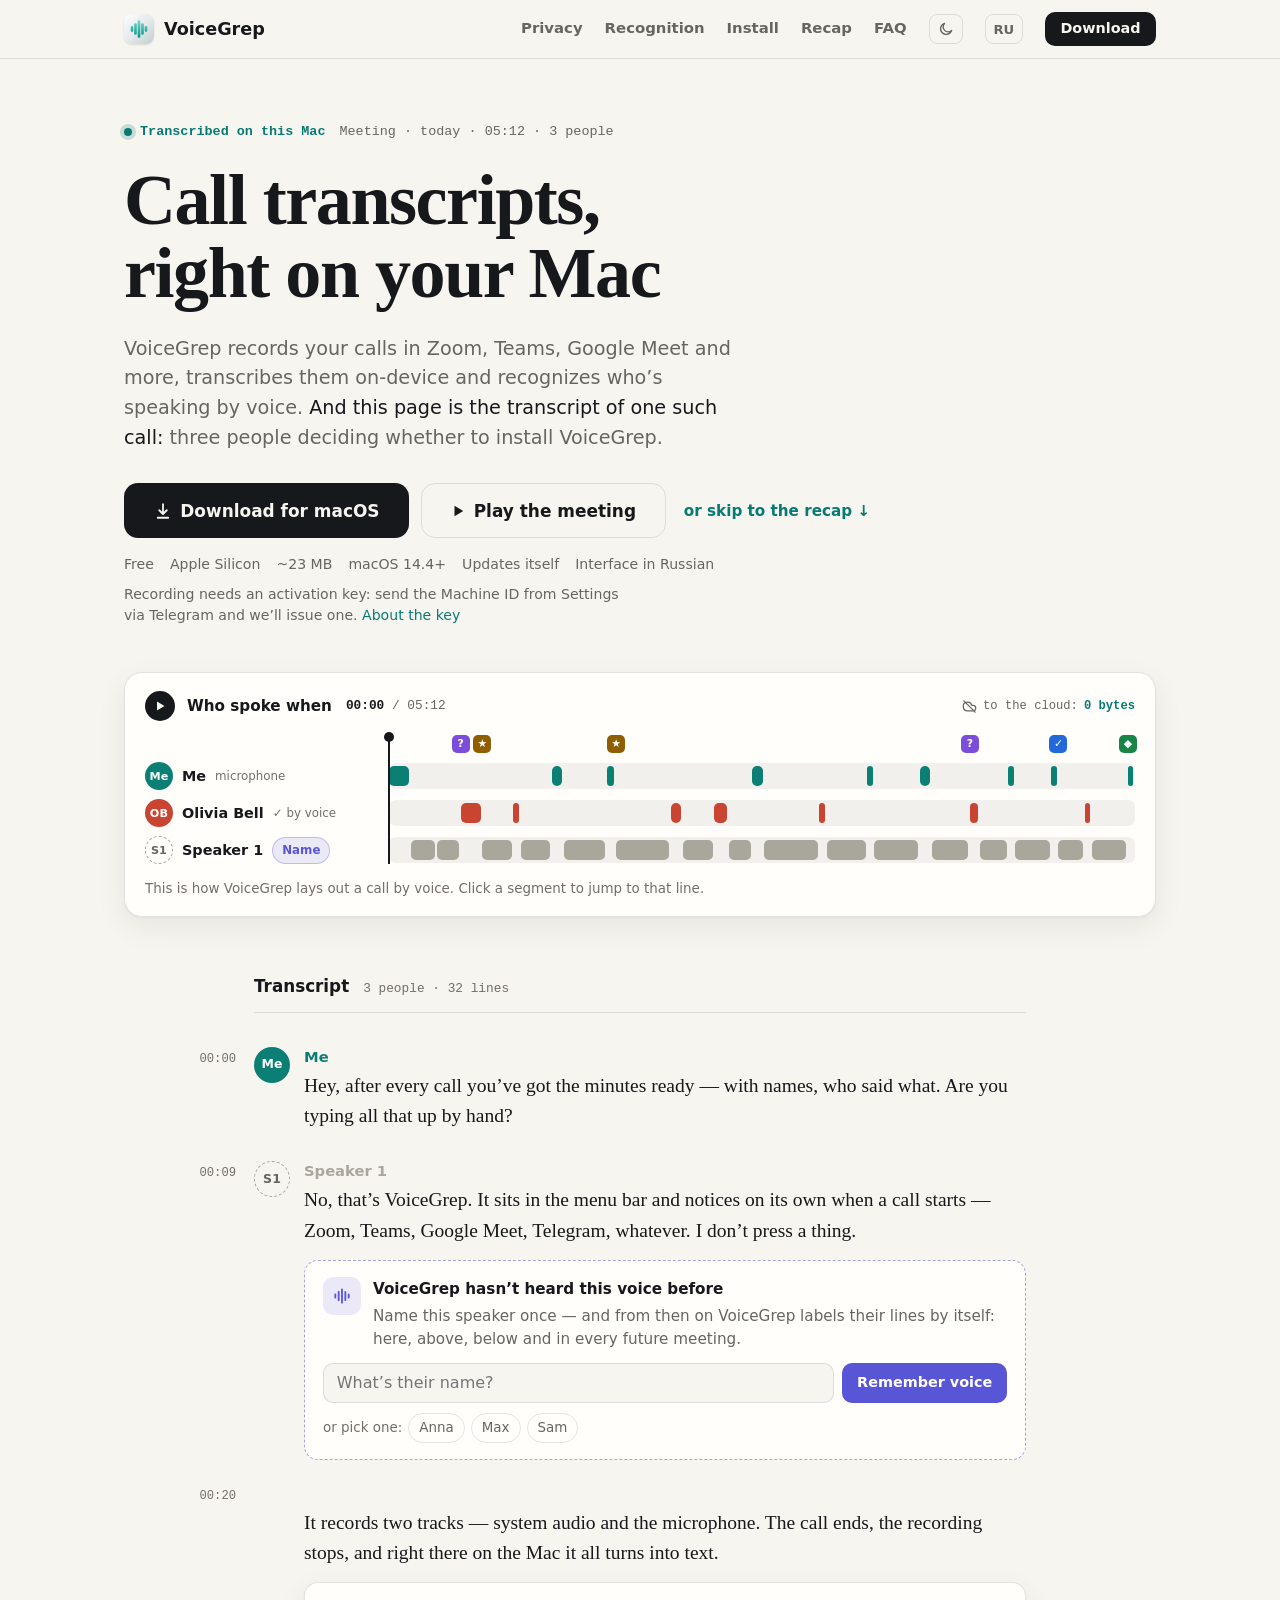
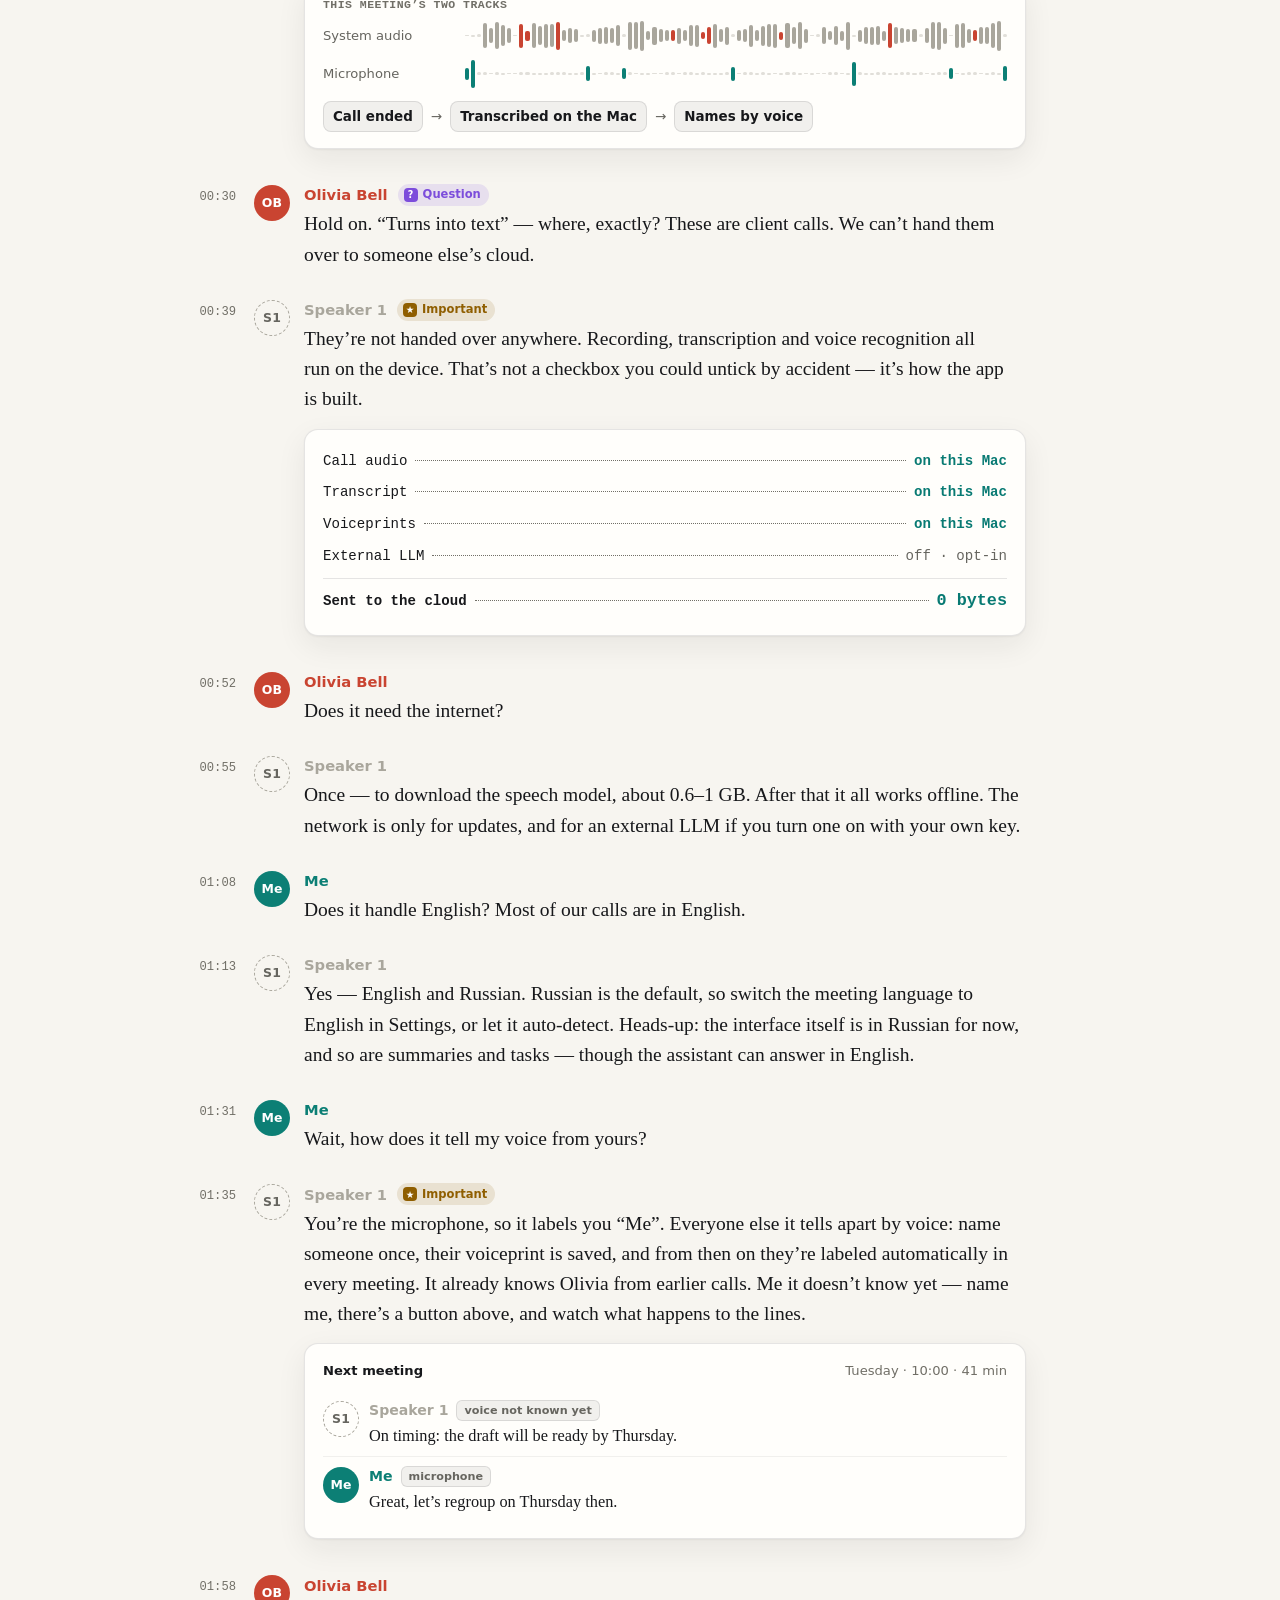
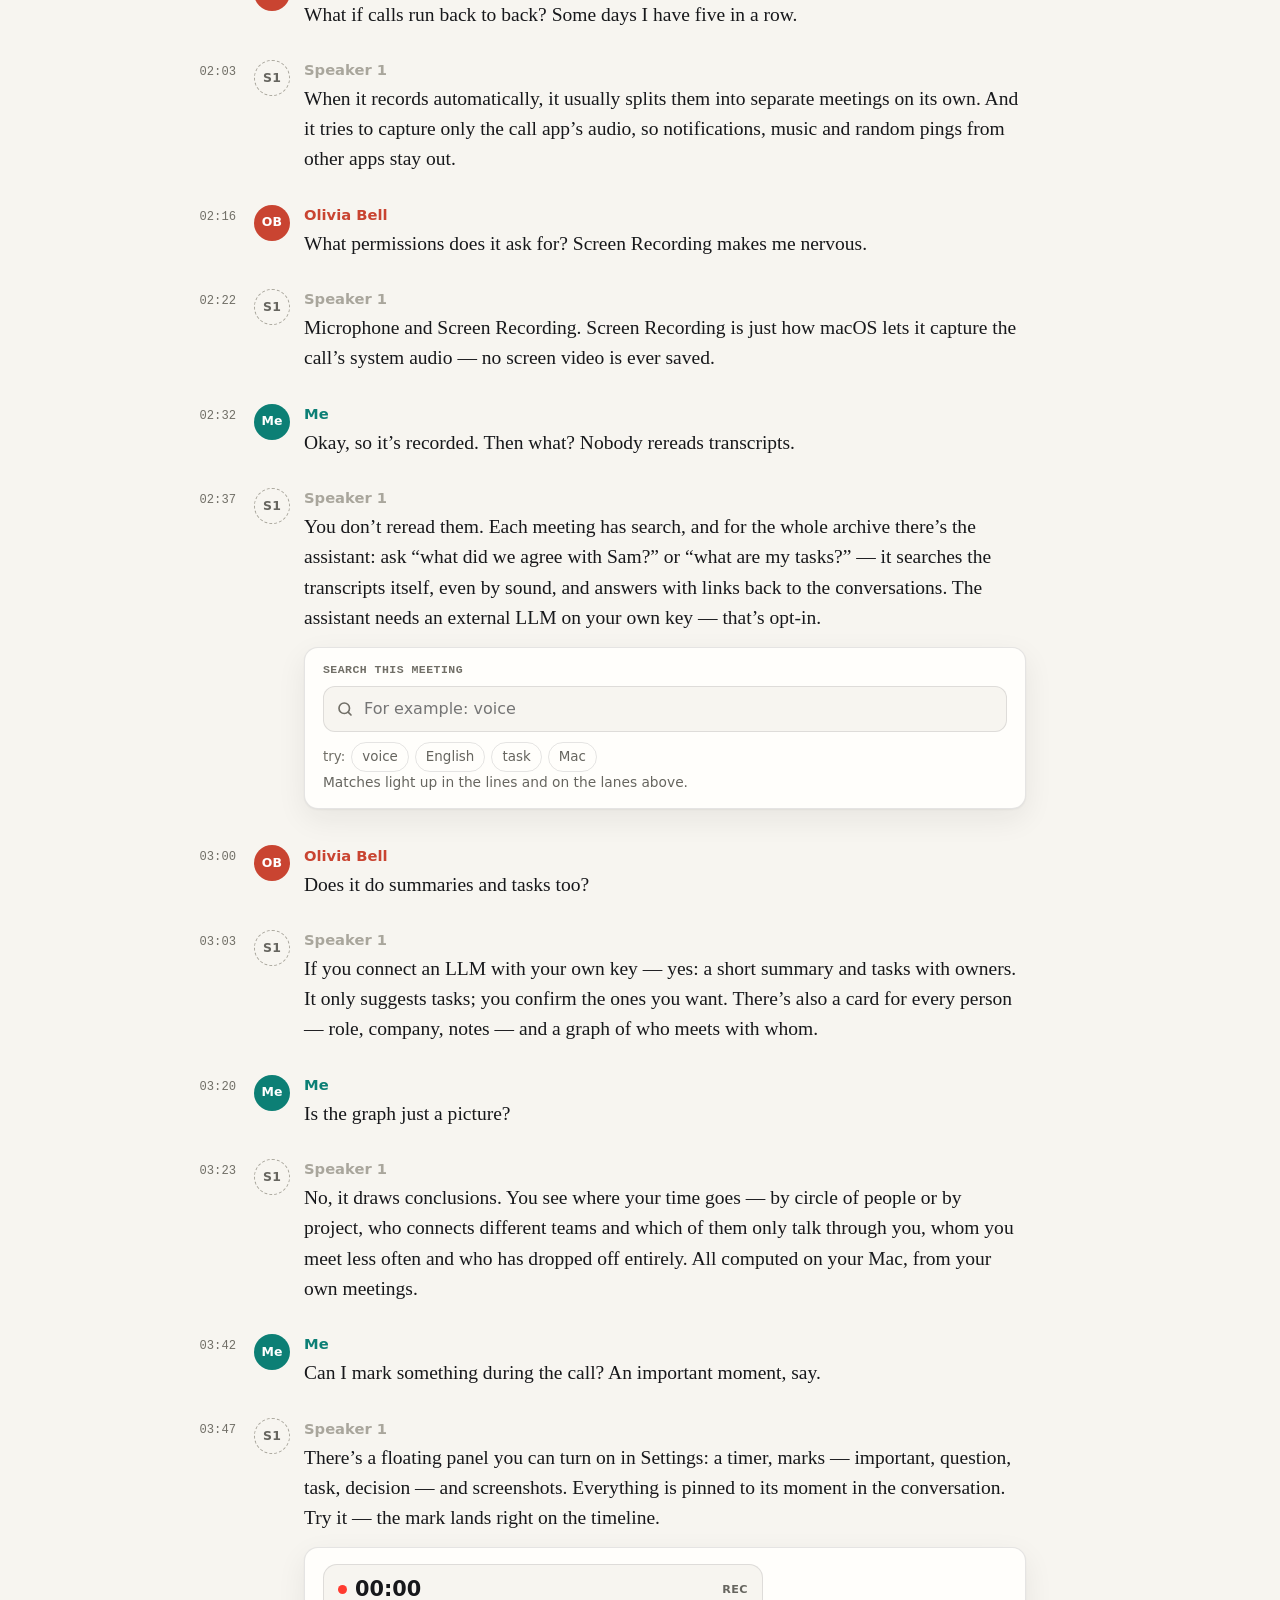
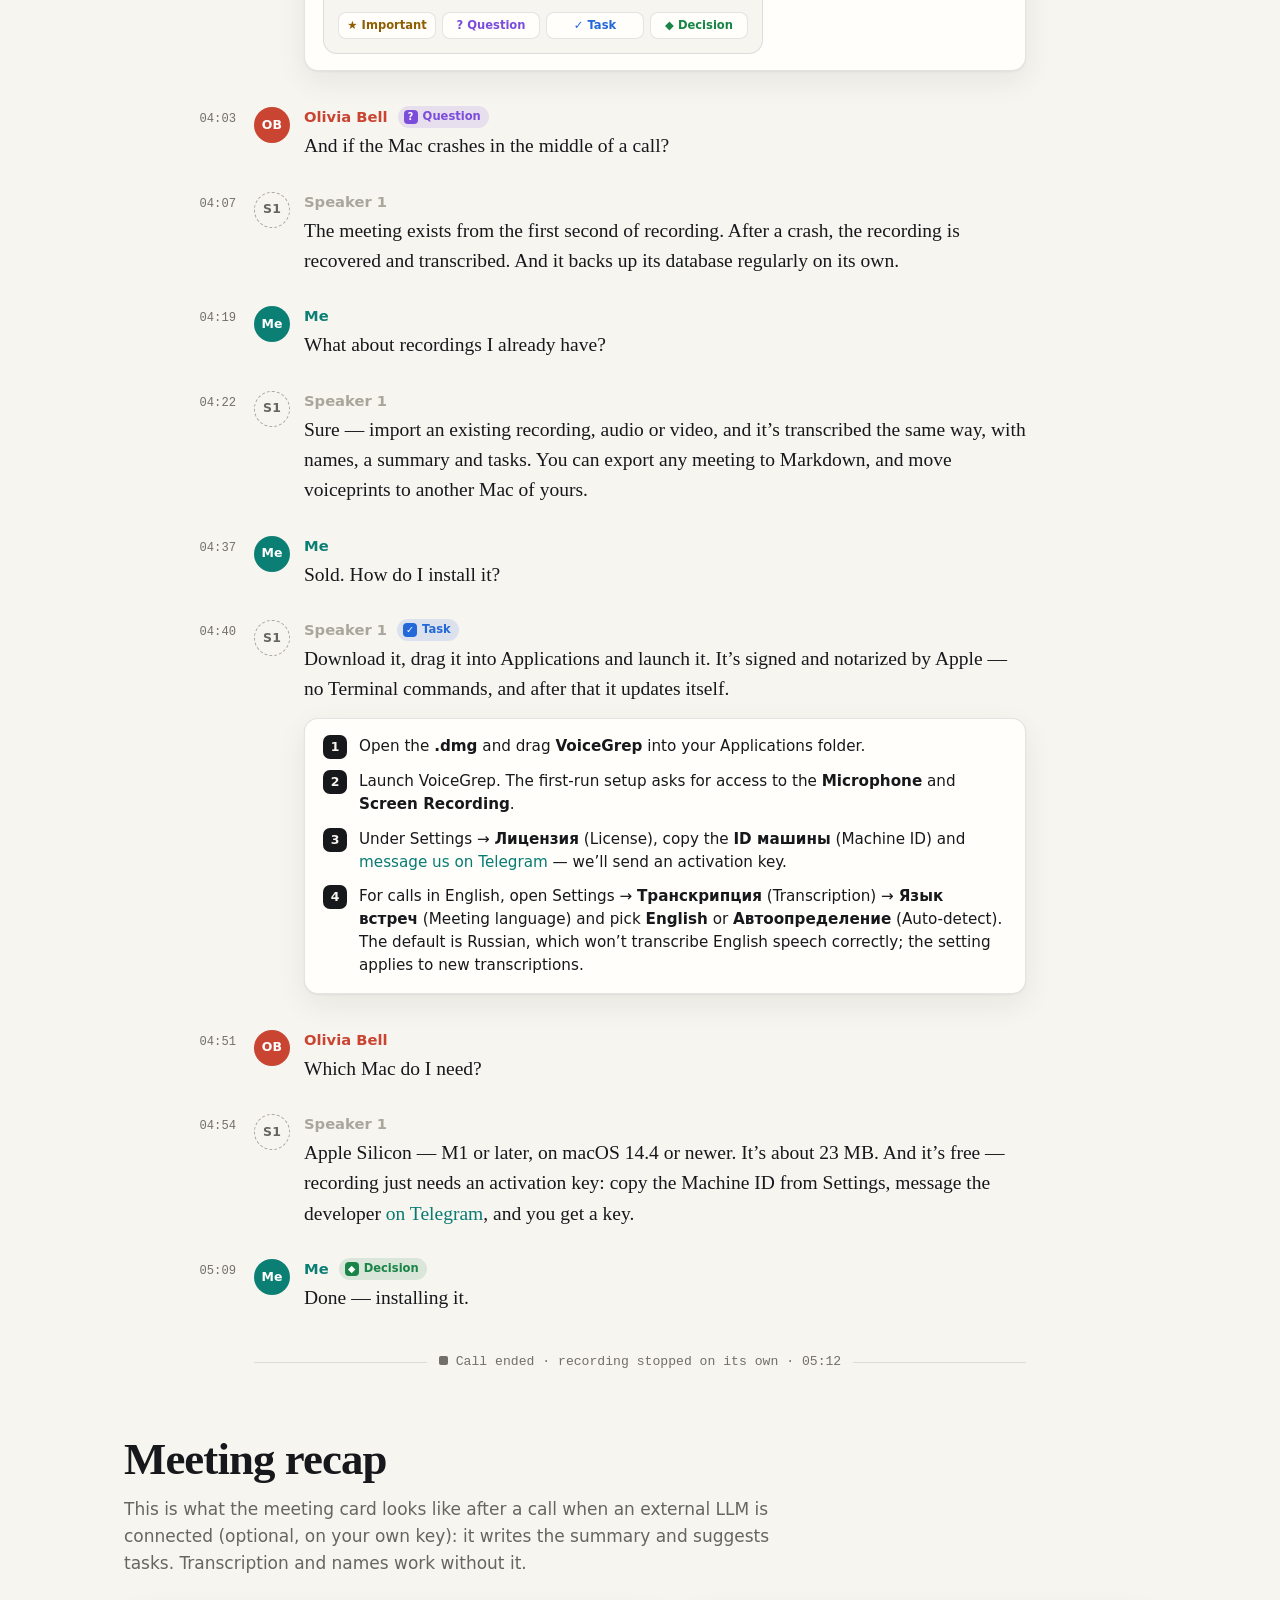
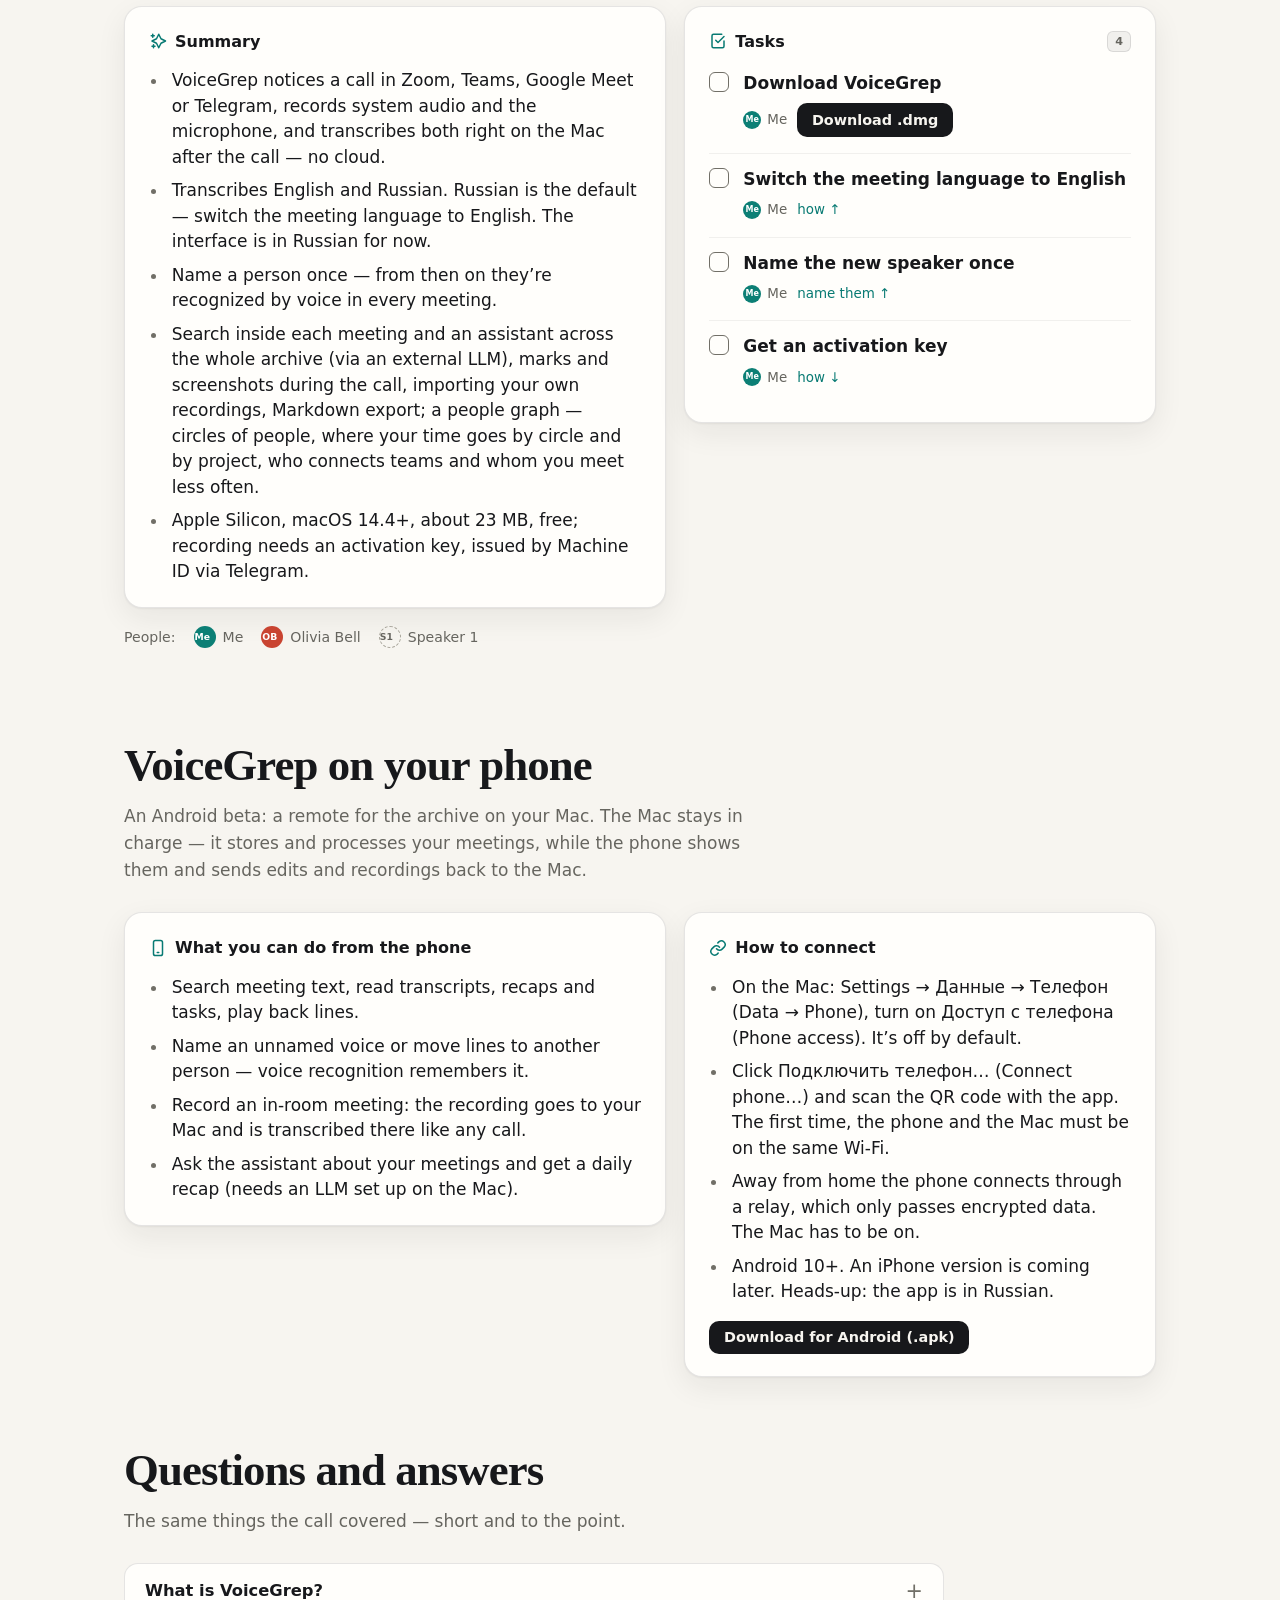
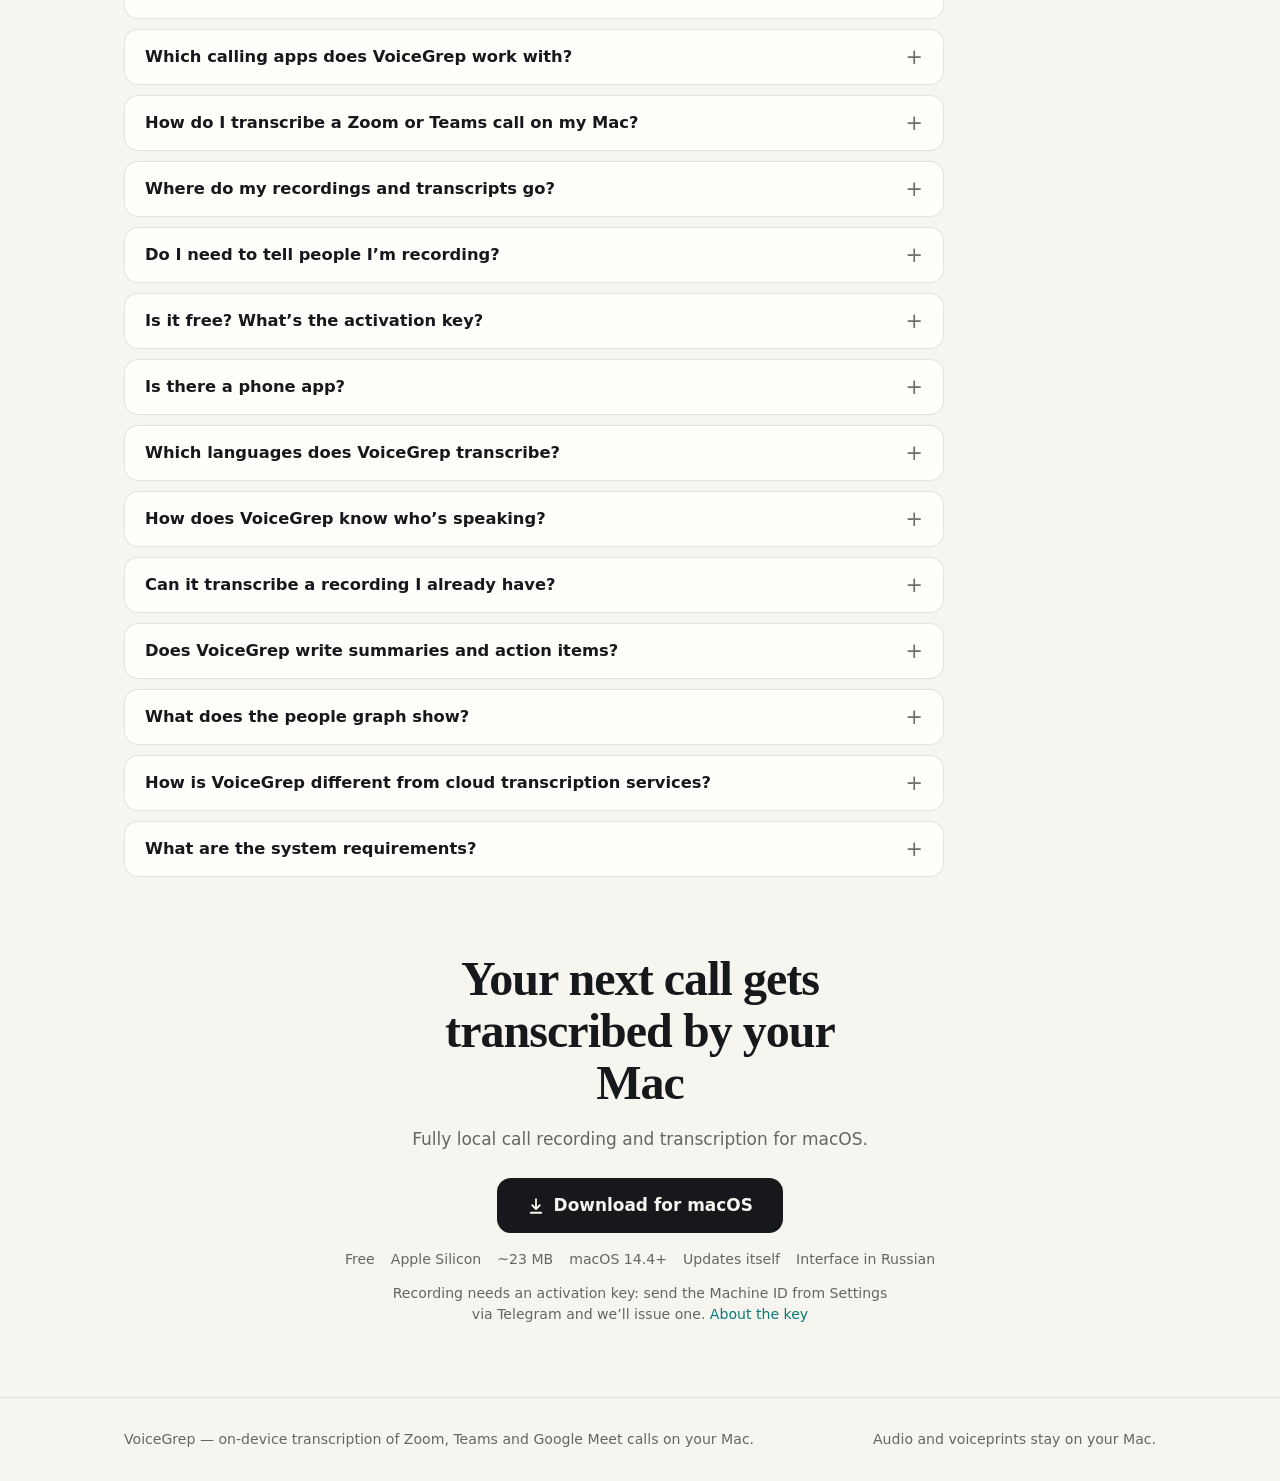
==== commit cfaf4733: "Сайт: блок «VoiceGrep на телефоне» (Android-бета) и вопрос в FAQ" ====
--- a/index.html
+++ b/index.html
@@ -598,8 +598,8 @@
    "applicationCategory": "BusinessApplication",
    "operatingSystem": "macOS 14.4+",
    "processorRequirements": "Apple Silicon (arm64)",
-   "softwareVersion": "1.11.0",
-   "downloadUrl": "https://voicegrep.com/VoiceGrep-1.11.0.dmg",
+   "softwareVersion": "1.12.0",
+   "downloadUrl": "https://voicegrep.com/VoiceGrep-1.12.0.dmg",
    "image": "https://voicegrep.com/og-image-en.png",
    "isAccessibleForFree": true,
    "offers": {
@@ -610,7 +610,7 @@
    "publisher": {
     "@id": "https://voicegrep.com/#org"
    },
-   "fileSize": "23 MB"
+   "fileSize": "33 MB"
   },
   {
    "@type": "FAQPage",
@@ -668,6 +668,14 @@
     },
     {
      "@type": "Question",
+     "name": "Is there a phone app?",
+     "acceptedAnswer": {
+      "@type": "Answer",
+      "text": "\u003cp>There’s an Android beta (10+): meetings, transcripts, sorting out who spoke, the assistant and recording in-room meetings. It pairs with your Mac — turn on Settings → Данные → Телефон → Доступ с телефона (Phone access) there and connect the phone with a QR code. \u003ca href=\"https://voicegrep.com/#phone\">More ↑\u003c/a>\u003c/p> \u003cp>An iPhone version is coming later.\u003c/p>"
+     }
+    },
+    {
+     "@type": "Question",
      "name": "Which languages does VoiceGrep transcribe?",
      "acceptedAnswer": {
       "@type": "Answer",
@@ -745,7 +753,7 @@
         <a class="txt" href="#faq">FAQ</a>
         <button class="theme js-theme" type="button" aria-pressed="false" aria-label="Dark theme" title="Dark theme"><svg class="i-moon" width="16" height="16" viewBox="0 0 24 24" fill="none" stroke="currentColor" stroke-width="2" stroke-linecap="round" stroke-linejoin="round" aria-hidden="true"><path d="M20.5 14.1A8.5 8.5 0 1 1 9.9 3.5a6.6 6.6 0 0 0 10.6 10.6z"/></svg><svg class="i-sun" width="16" height="16" viewBox="0 0 24 24" fill="none" stroke="currentColor" stroke-width="2" stroke-linecap="round" stroke-linejoin="round" aria-hidden="true"><circle cx="12" cy="12" r="4"/><path d="M12 2.5v2M12 19.5v2M2.5 12h2M19.5 12h2M5.3 5.3l1.4 1.4M17.3 17.3l1.4 1.4M5.3 18.7l1.4-1.4M17.3 6.7l1.4-1.4"/></svg></button>
         <a class="lang" href="ru/" hreflang="ru" lang="ru" title="Русская версия">RU</a>
-        <a class="btn nav-cta no-touch" href="VoiceGrep-1.11.0.dmg">Download</a>
+        <a class="btn nav-cta no-touch" href="VoiceGrep-1.12.0.dmg">Download</a>
         <button class="btn nav-cta only-touch js-share" type="button" data-done="Copied" aria-label="Send link to your Mac"><span class="lbl">Send to Mac</span></button>
       </div>
     </div>
@@ -769,7 +777,7 @@
       <h1>Call transcripts, right&nbsp;on&nbsp;your&nbsp;Mac</h1>
       <p class="sub">VoiceGrep records your calls in Zoom, Teams, Google Meet and more, transcribes them on-device and recognizes who’s speaking by voice. <em>And this page is the transcript of one such call:</em> three people deciding whether to install VoiceGrep.</p>
       <div class="cta-row">
-        <a class="btn lg no-touch" href="VoiceGrep-1.11.0.dmg">
+        <a class="btn lg no-touch" href="VoiceGrep-1.12.0.dmg">
           <svg width="18" height="18" viewBox="0 0 24 24" fill="none" stroke="currentColor" stroke-width="2.4" stroke-linecap="round" stroke-linejoin="round" aria-hidden="true"><path d="M12 3v12"/><path d="m7 11 5 5 5-5"/><path d="M5 21h14"/></svg>
           Download for macOS
         </a>
@@ -788,7 +796,7 @@
         <span>Free</span><span>Apple Silicon</span><span>~23&nbsp;MB</span><span>macOS 14.4+</span><span>Updates itself</span><span>Interface in Russian</span>
       </div>
       <p class="key-note">Recording needs an activation key: send the Machine ID from Settings via&nbsp;Telegram and we’ll issue one. <a href="#faq-key">About the key</a></p>
-      <p class="touch-note only-touch">VoiceGrep is a Mac app. Send yourself the link and download it on your computer — or <a href="VoiceGrep-1.11.0.dmg">download the .dmg to this device</a>.</p>
+      <p class="touch-note only-touch">VoiceGrep is a Mac app. Send yourself the link and download it on your computer — or <a href="VoiceGrep-1.12.0.dmg">download the .dmg to this device</a>.</p>
 
       <figure class="diar" id="diar" tabindex="-1" aria-label="Speaker lanes: lines from three people on the meeting’s timeline">
         <div class="diar-head">
@@ -1197,7 +1205,7 @@
                 <div class="t-title">Download VoiceGrep</div>
                 <div class="t-meta">
                   <span class="who-mini"><span class="av" data-spk="me">Me</span>Me</span>
-                  <a class="btn sm no-touch" href="VoiceGrep-1.11.0.dmg">Download .dmg</a>
+                  <a class="btn sm no-touch" href="VoiceGrep-1.12.0.dmg">Download .dmg</a>
                   <button class="btn sm only-touch js-share" type="button" data-done="Link copied"><span class="lbl">Send link to your Mac</span></button>
                 </div>
               </div>
@@ -1235,6 +1243,36 @@
     </div>
   </section>
 
+  <section class="summary" id="phone">
+    <div class="wrap">
+      <div class="sum-head">
+        <h2>VoiceGrep on your phone</h2>
+        <p>An Android beta: a remote for the archive on your Mac. The Mac stays in charge — it stores and processes your meetings, while the phone shows them and sends edits and recordings back to the Mac.</p>
+      </div>
+      <div class="sum-grid">
+        <div class="panel">
+          <h3><svg width="18" height="18" viewBox="0 0 24 24" fill="none" stroke="currentColor" stroke-width="2" stroke-linecap="round" stroke-linejoin="round" aria-hidden="true"><rect x="6" y="2" width="12" height="20" rx="2.5"/><path d="M11 18h2"/></svg>What you can do from the phone</h3>
+          <ul class="bul">
+            <li>Search meeting text, read transcripts, recaps and tasks, play back lines.</li>
+            <li>Name an unnamed voice or move lines to another person — voice recognition remembers it.</li>
+            <li>Record an in-room meeting: the recording goes to your Mac and is transcribed there like any call.</li>
+            <li>Ask the assistant about your meetings and get a daily recap (needs an LLM set up on the Mac).</li>
+          </ul>
+        </div>
+        <div class="panel">
+          <h3><svg width="18" height="18" viewBox="0 0 24 24" fill="none" stroke="currentColor" stroke-width="2" stroke-linecap="round" stroke-linejoin="round" aria-hidden="true"><path d="M10 13a5 5 0 0 0 7.5.5l3-3a5 5 0 0 0-7-7l-1.7 1.7"/><path d="M14 11a5 5 0 0 0-7.5-.5l-3 3a5 5 0 0 0 7 7l1.7-1.7"/></svg>How to connect</h3>
+          <ul class="bul">
+            <li>On the Mac: Settings → Данные → Телефон (Data → Phone), turn on Доступ с телефона (Phone access). It’s off by default.</li>
+            <li>Click Подключить телефон… (Connect phone…) and scan the QR code with the app. The first time, the phone and the Mac must be on the same Wi-Fi.</li>
+            <li>Away from home the phone connects through a relay, which only passes encrypted data. The Mac has to be on.</li>
+            <li>Android 10+. An iPhone version is coming later. Heads-up: the app is in Russian.</li>
+          </ul>
+          <p style="margin:16px 0 0"><a class="btn sm" href="VoiceGrep-Android-1.12.0.apk">Download for Android (.apk)</a></p>
+        </div>
+      </div>
+    </div>
+  </section>
+
   <section class="faq" id="faq">
     <div class="wrap">
       <div class="sum-head">
@@ -1280,6 +1318,13 @@
             <p>The app reminds you 14 days before the key expires; a new Mac needs a new key. Without a key, everything already recorded stays available: listen, search, export.</p>
           </div>
         </details>
+        <details class="qa" id="faq-phone">
+          <summary><h3>Is there a phone app?</h3></summary>
+          <div class="ans">
+            <p>There’s an Android beta (10+): meetings, transcripts, sorting out who spoke, the assistant and recording in-room meetings. It pairs with your Mac — turn on Settings → Данные → Телефон → Доступ с телефона (Phone access) there and connect the phone with a QR code. <a href="#phone">More ↑</a></p>
+            <p>An iPhone version is coming later.</p>
+          </div>
+        </details>
         <details class="qa" id="faq-lang">
           <summary><h3>Which languages does VoiceGrep transcribe?</h3></summary>
           <div class="ans">
@@ -1333,7 +1378,7 @@
     <div class="wrap">
       <h2>Your next call gets transcribed by your Mac</h2>
       <p>Fully local call recording and transcription for macOS.</p>
-      <a class="btn lg no-touch" href="VoiceGrep-1.11.0.dmg">
+      <a class="btn lg no-touch" href="VoiceGrep-1.12.0.dmg">
         <svg width="18" height="18" viewBox="0 0 24 24" fill="none" stroke="currentColor" stroke-width="2.4" stroke-linecap="round" stroke-linejoin="round" aria-hidden="true"><path d="M12 3v12"/><path d="m7 11 5 5 5-5"/><path d="M5 21h14"/></svg>
         Download for macOS
       </a>
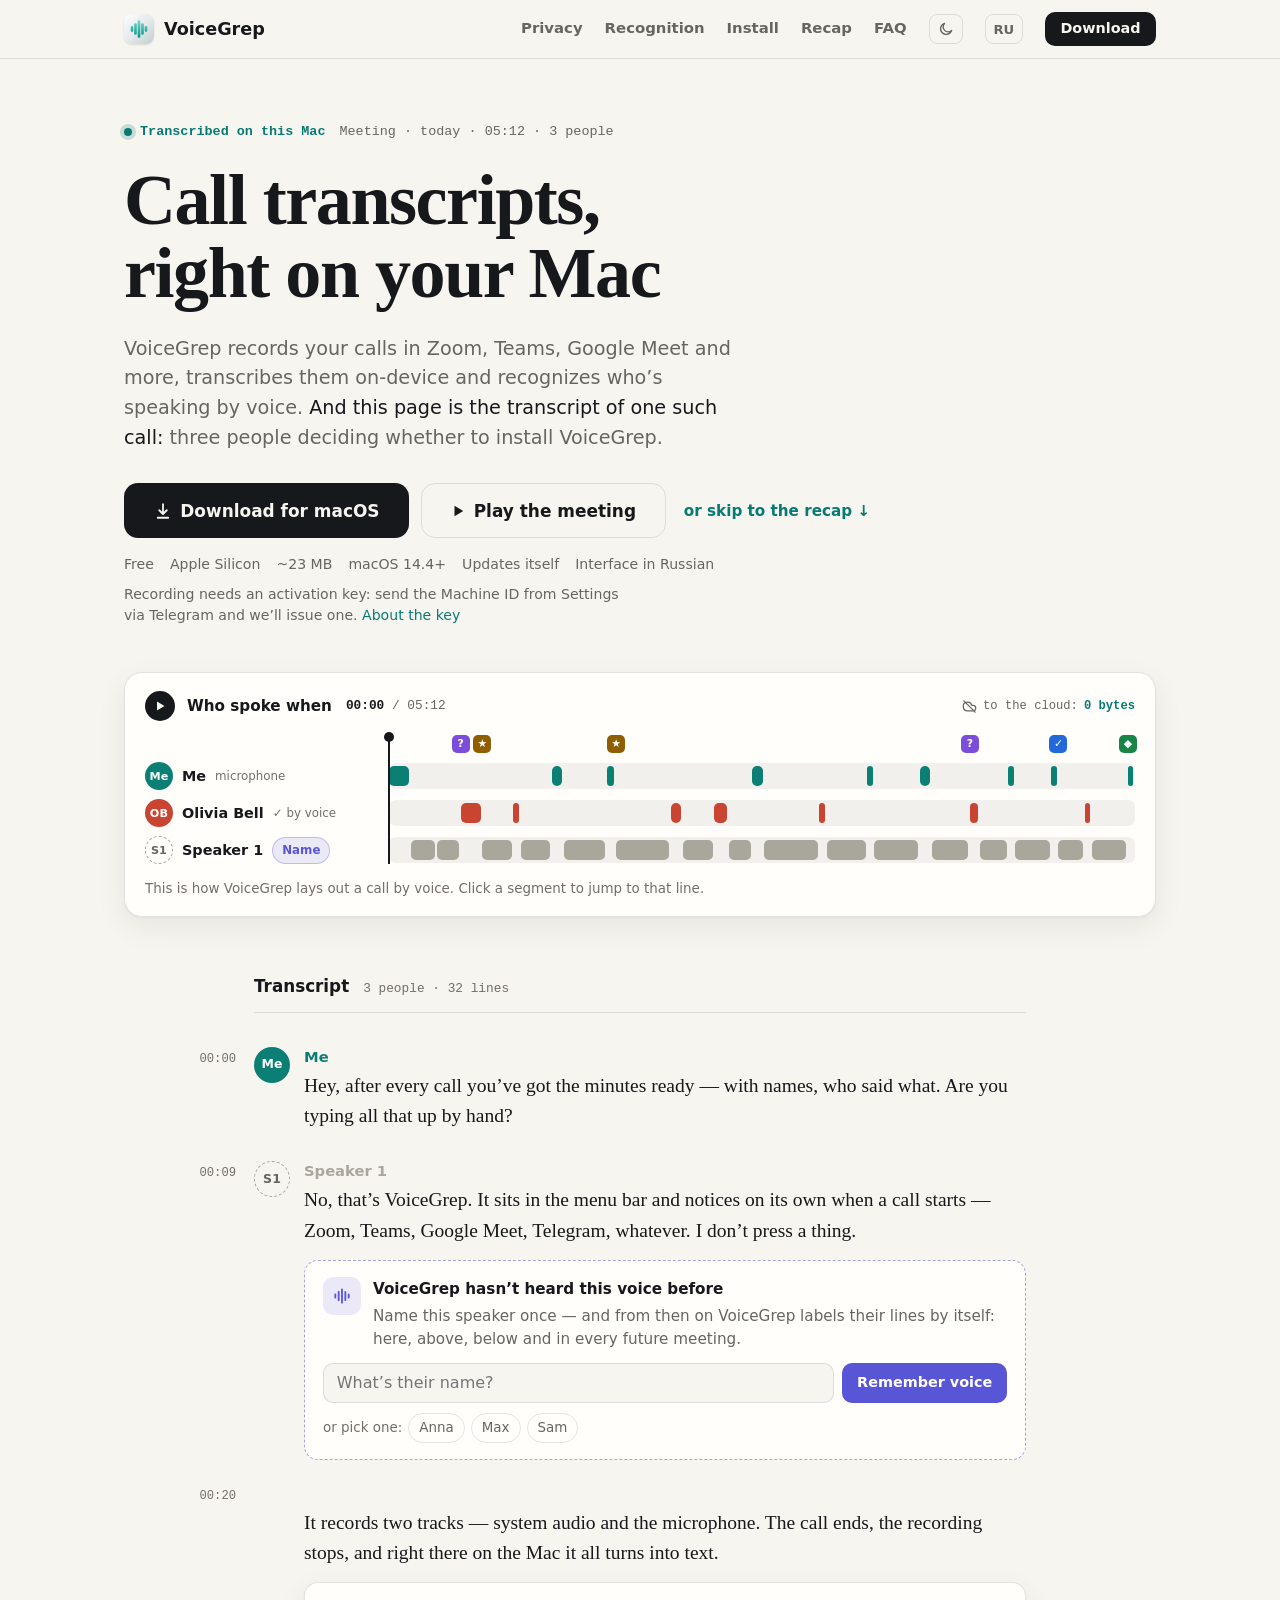
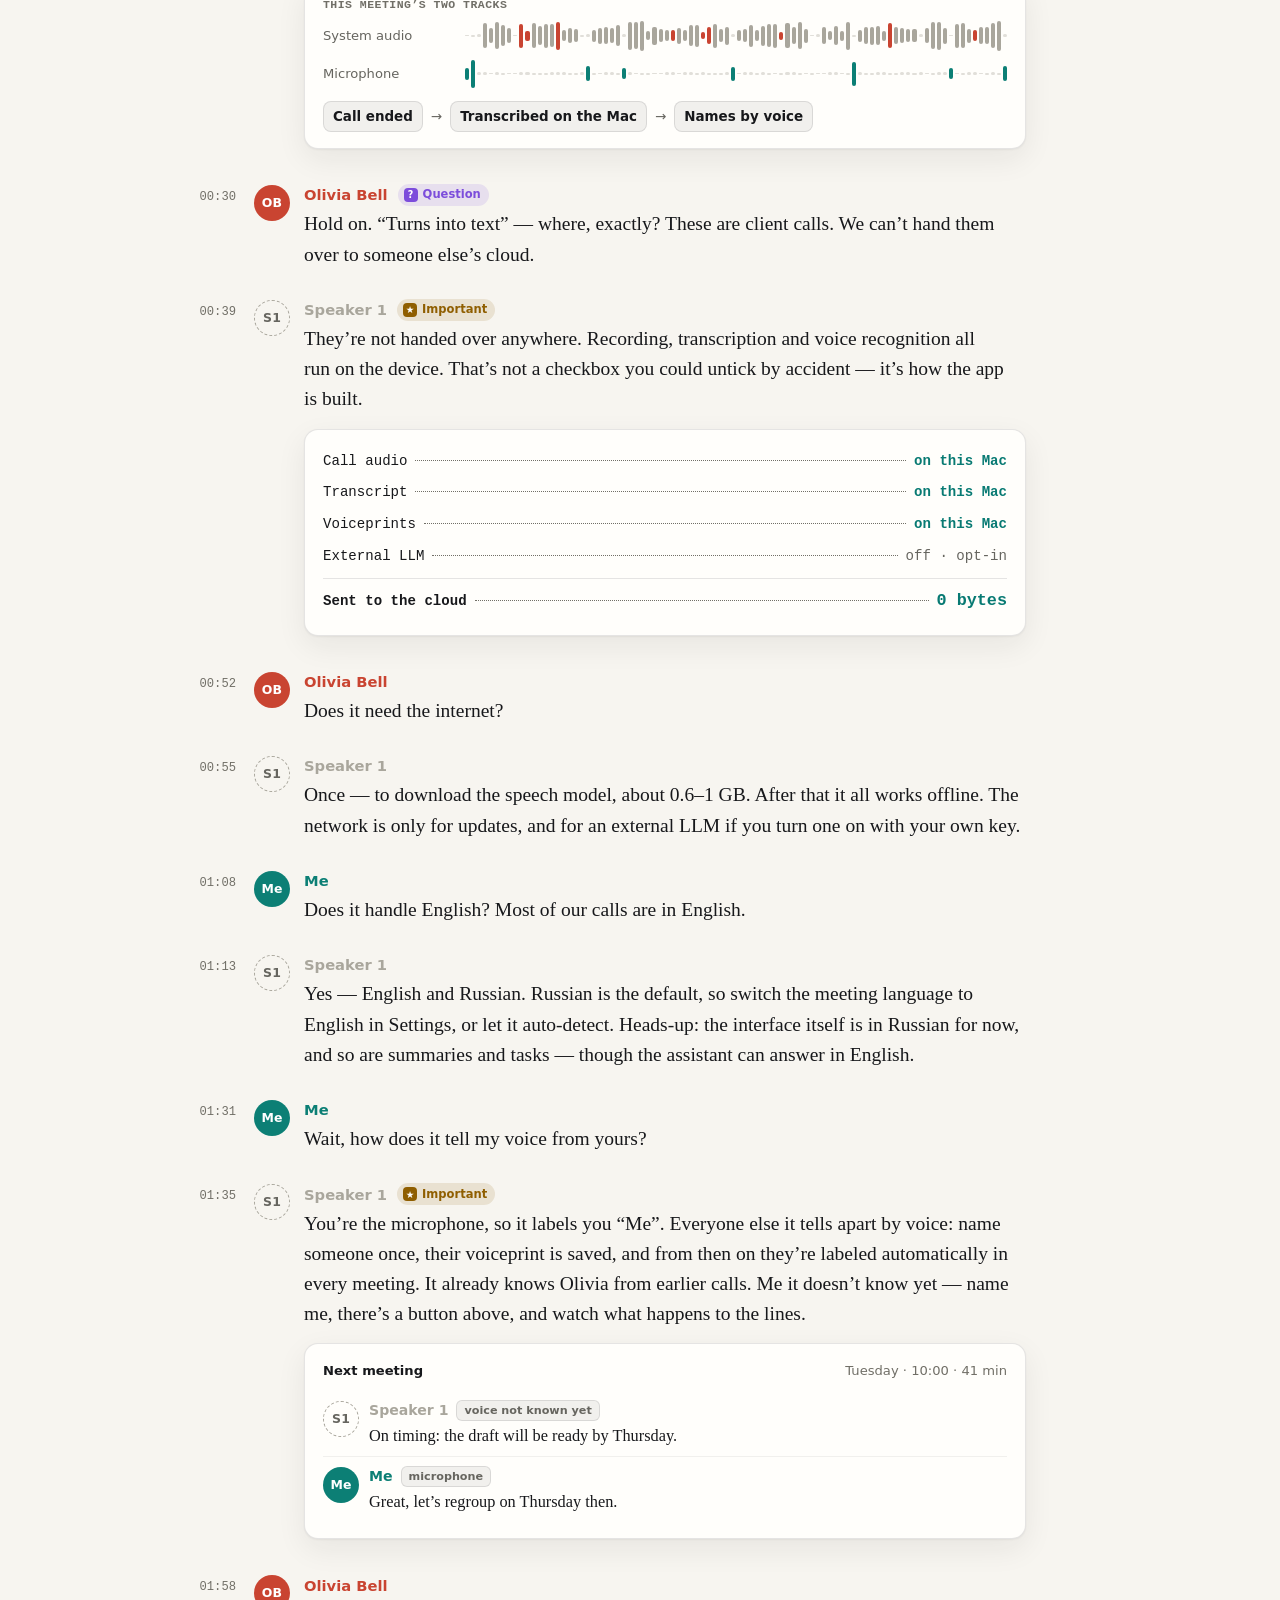
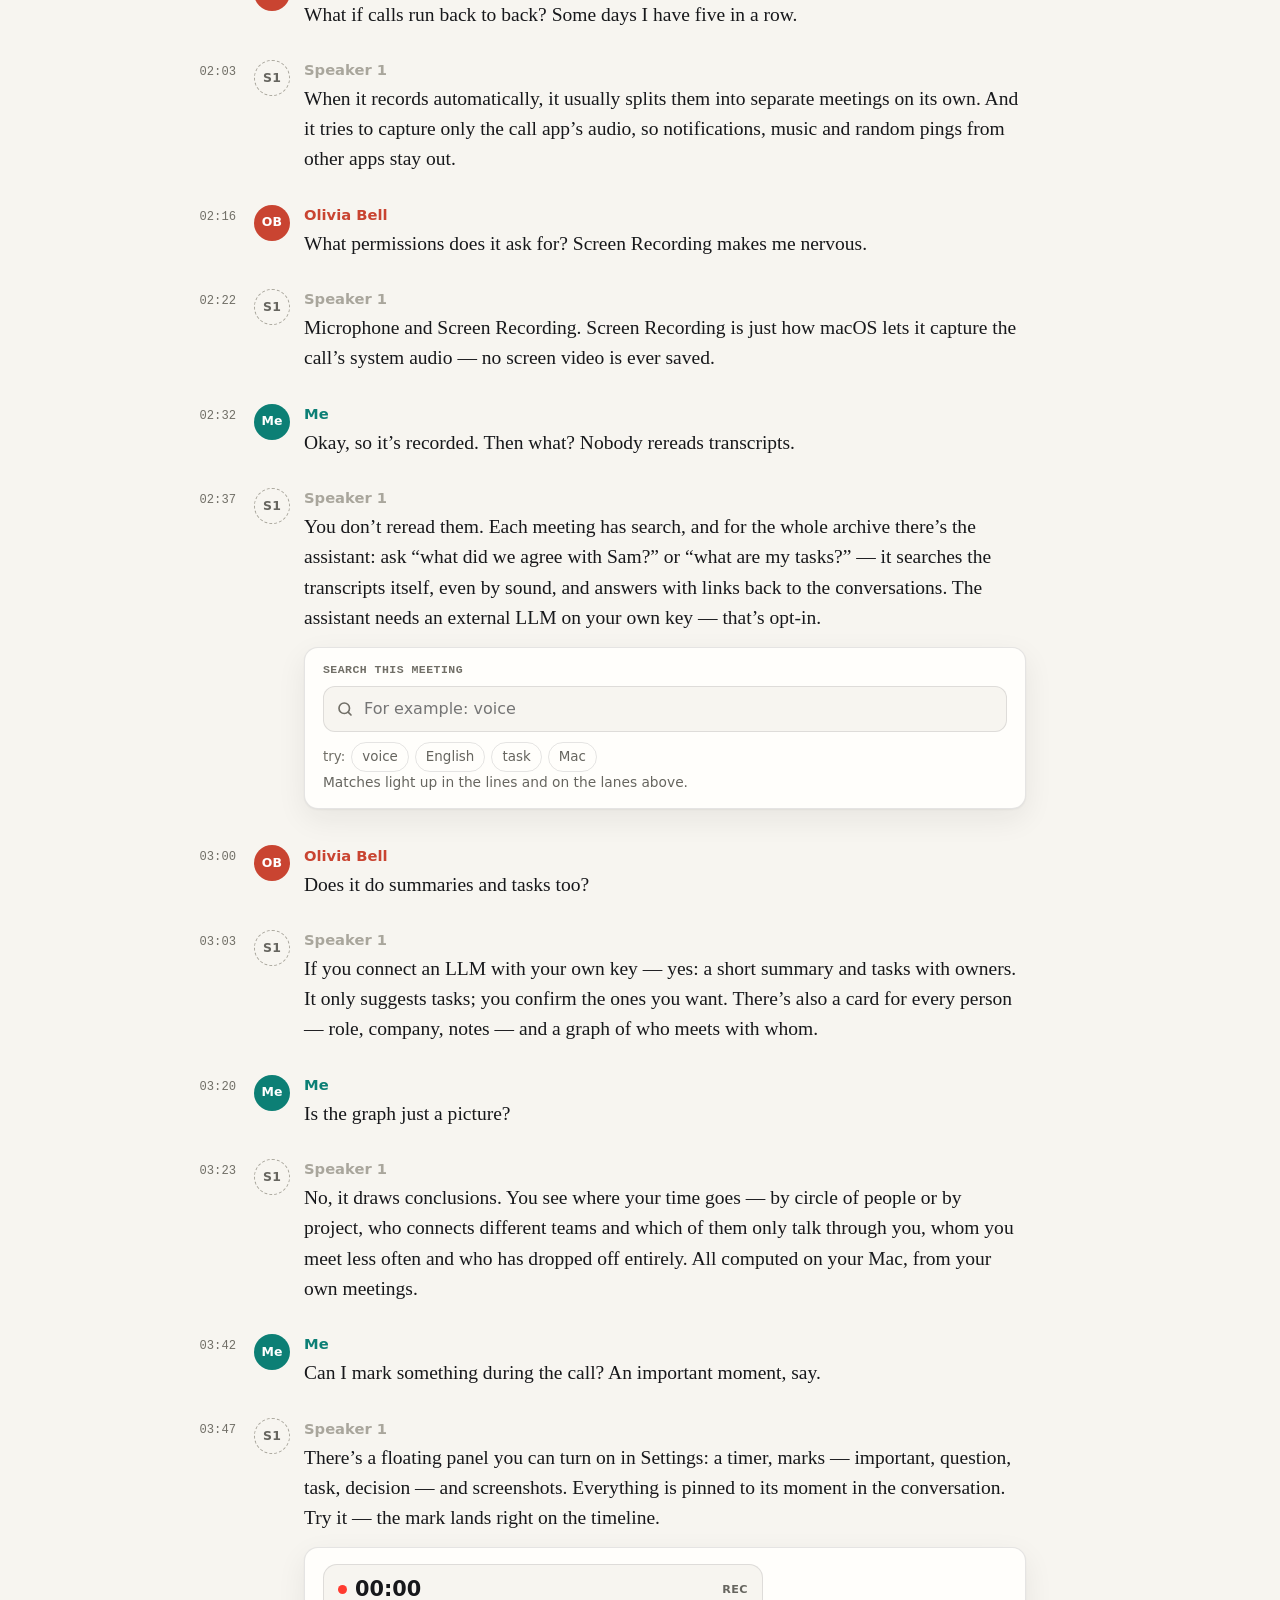
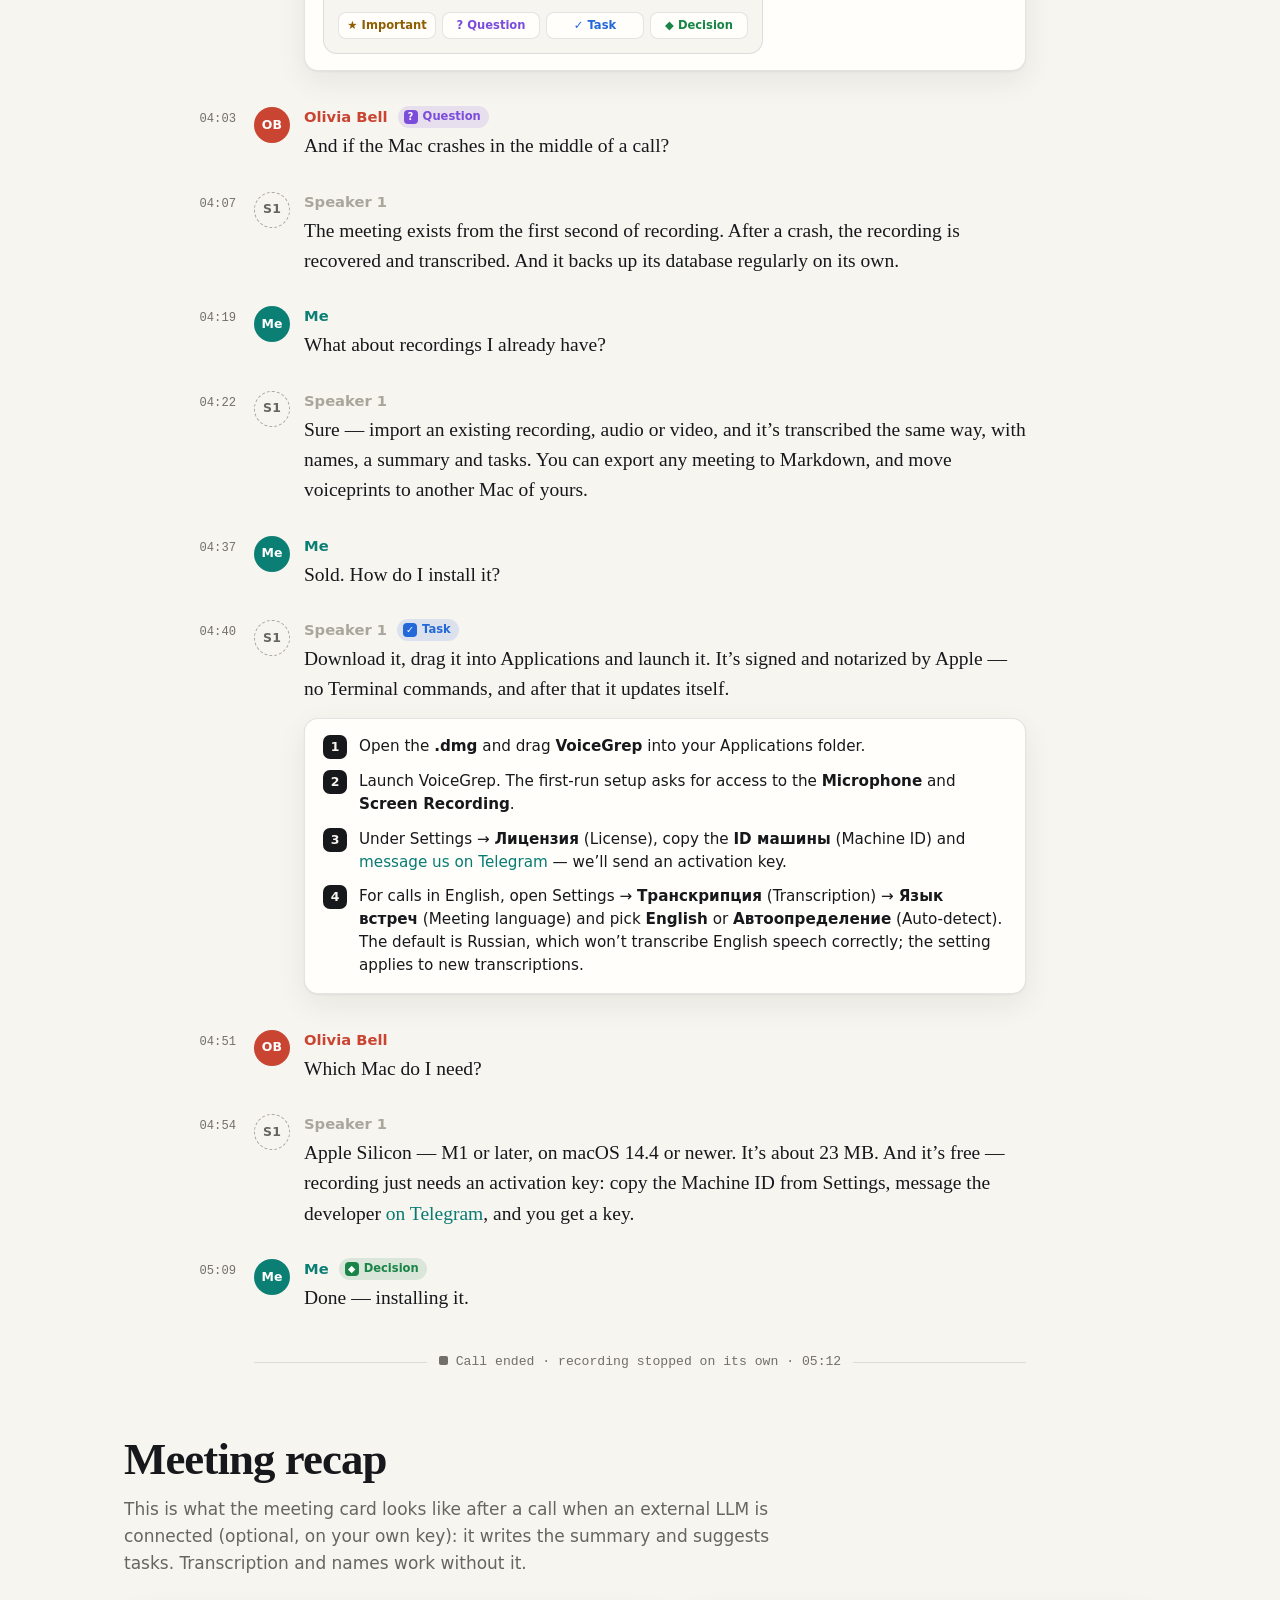
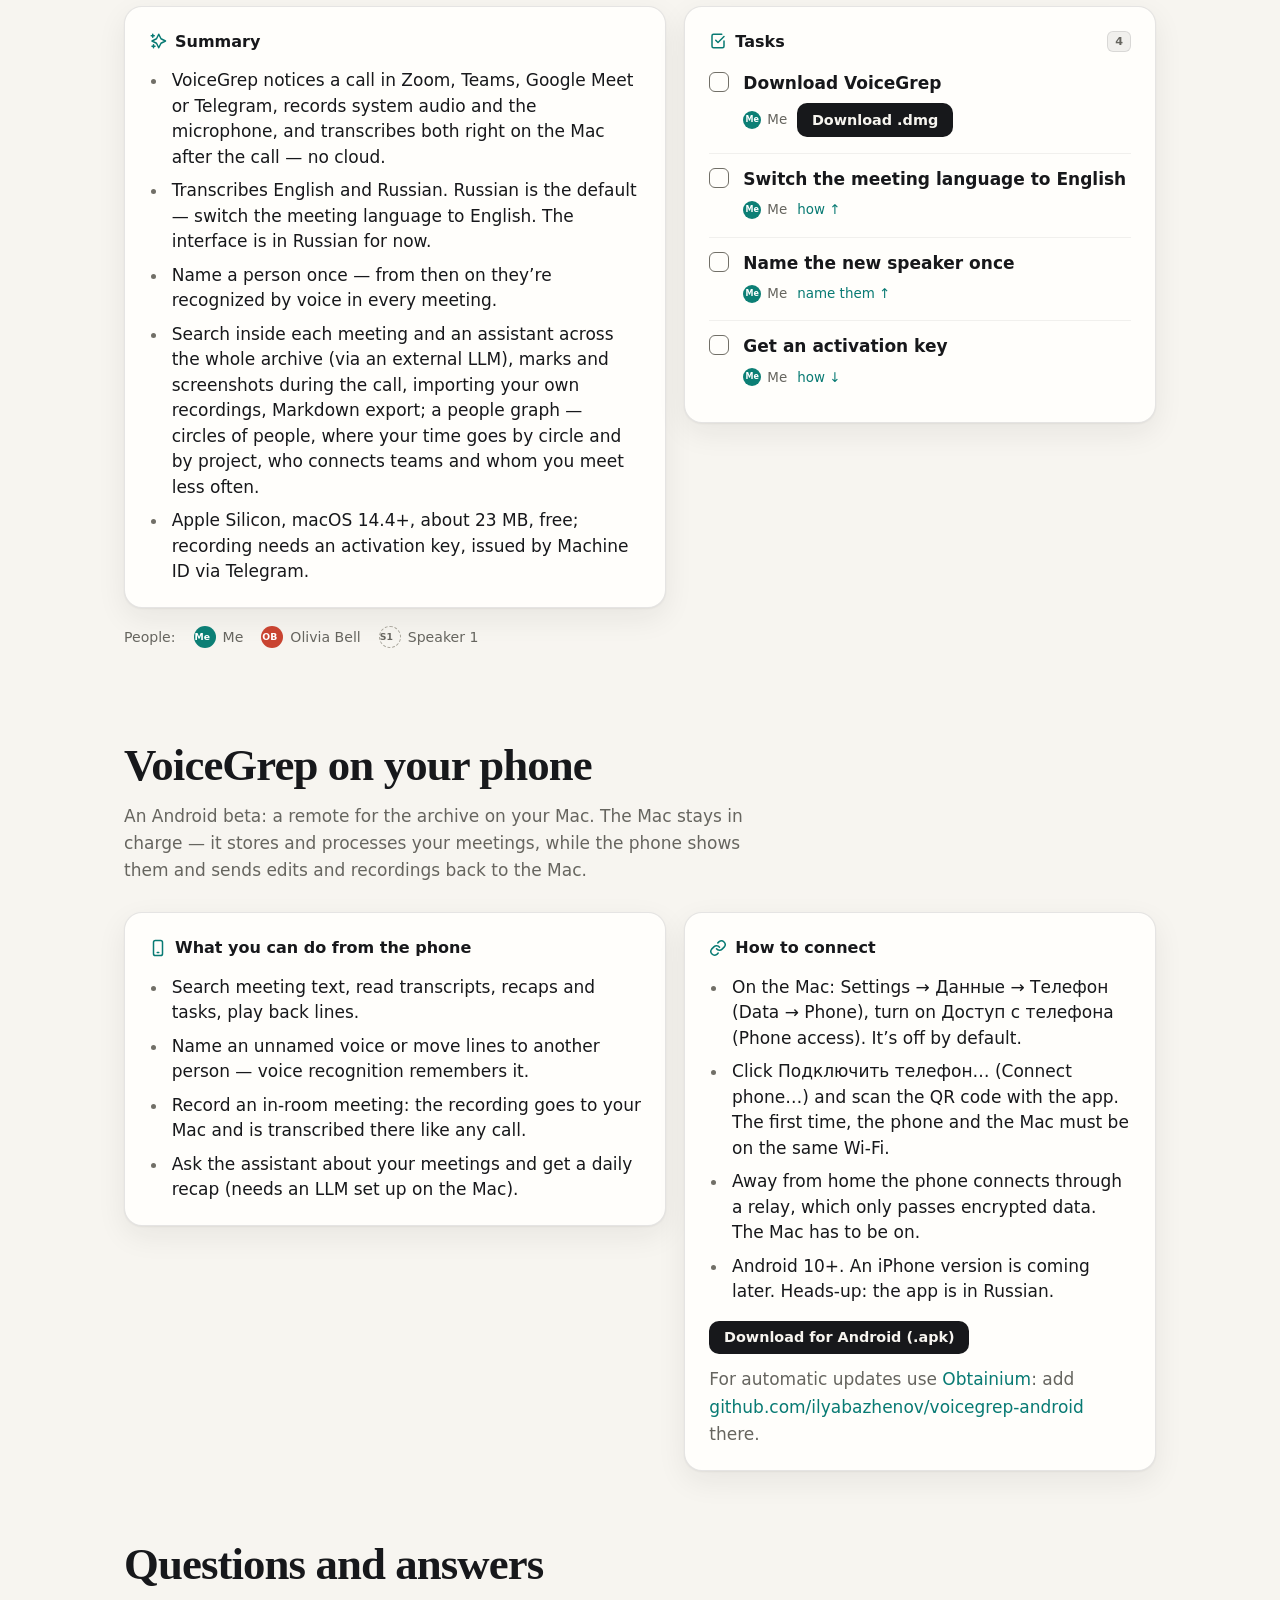
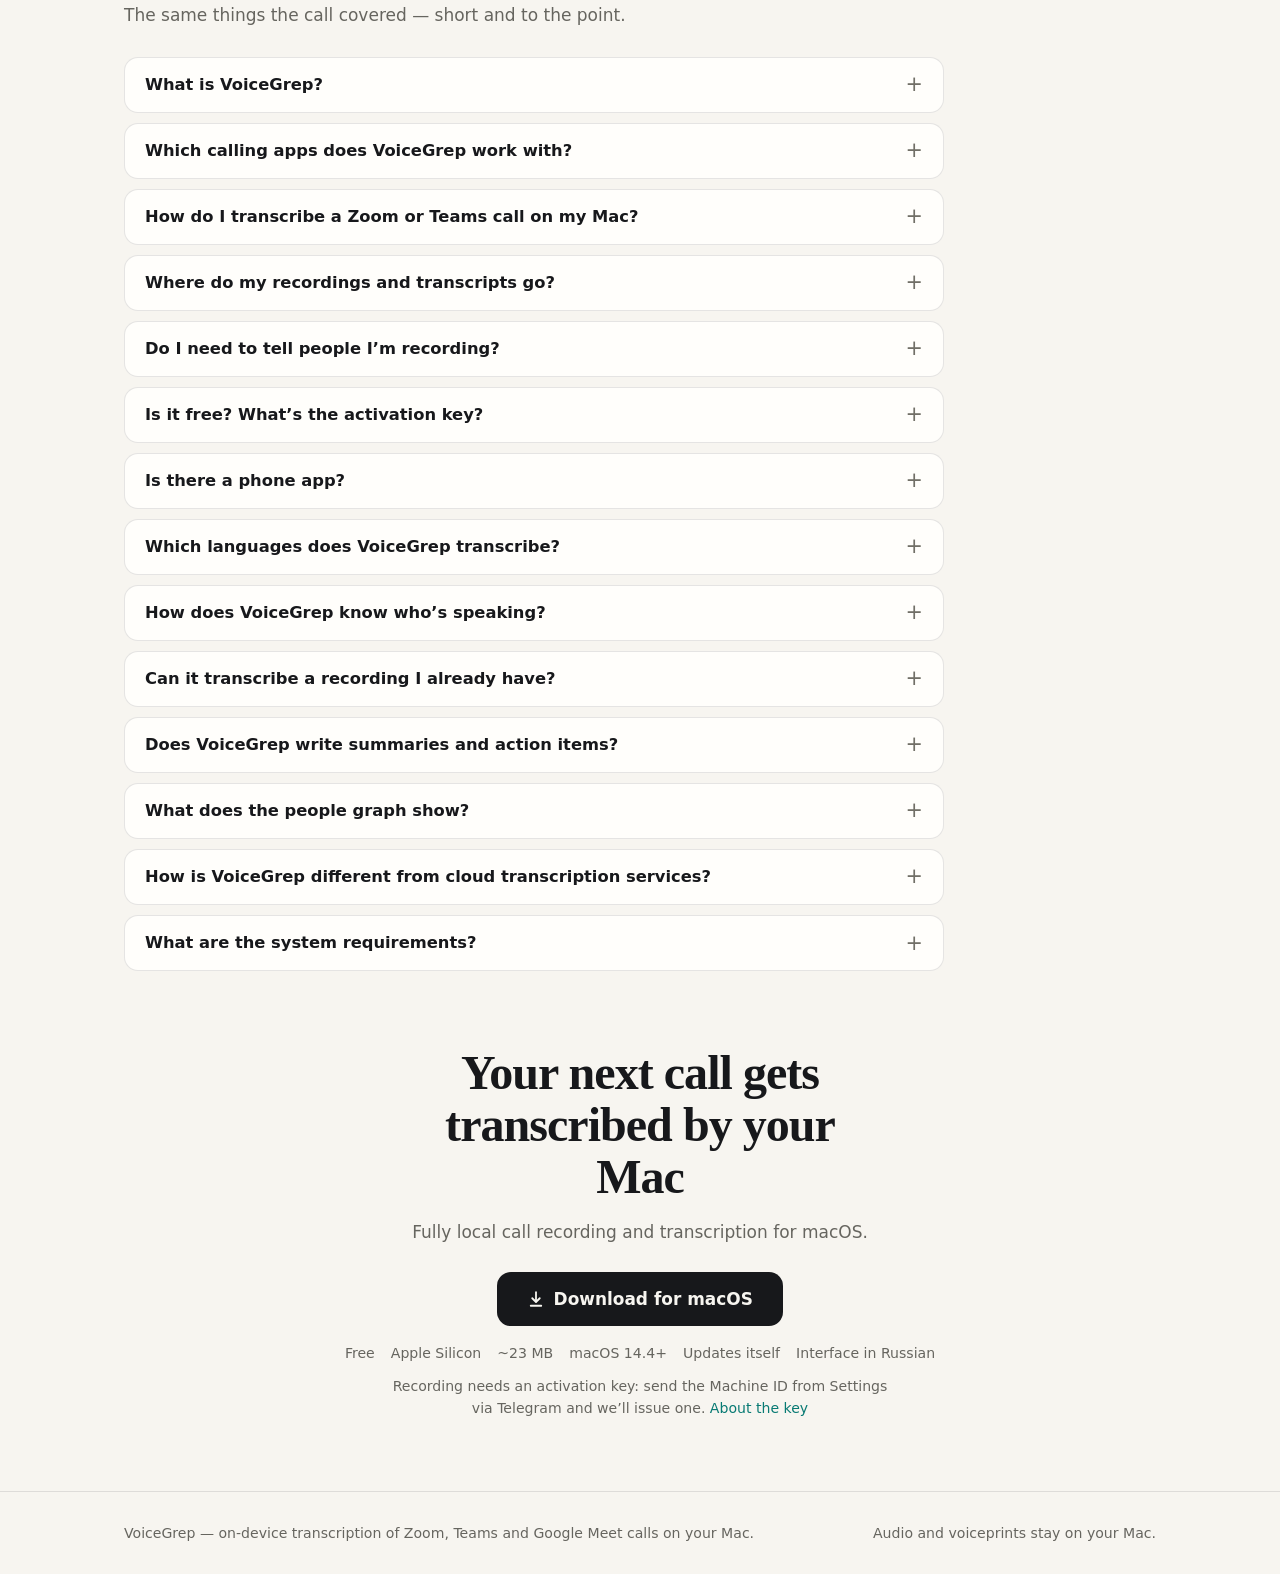
==== commit 5cf3fb1d: "Сайт: автообновления Android через Obtainium (репозиторий voicegrep-android)" ====
--- a/index.html
+++ b/index.html
@@ -1268,6 +1268,7 @@
             <li>Android 10+. An iPhone version is coming later. Heads-up: the app is in Russian.</li>
           </ul>
           <p style="margin:16px 0 0"><a class="btn sm" href="VoiceGrep-Android-1.12.0.apk">Download for Android (.apk)</a></p>
+          <p style="margin:12px 0 0;color:var(--muted)">For automatic updates use <a href="https://github.com/ImranR98/Obtainium">Obtainium</a>: add <a href="https://github.com/ilyabazhenov/voicegrep-android">github.com/ilyabazhenov/voicegrep-android</a> there.</p>
         </div>
       </div>
     </div>
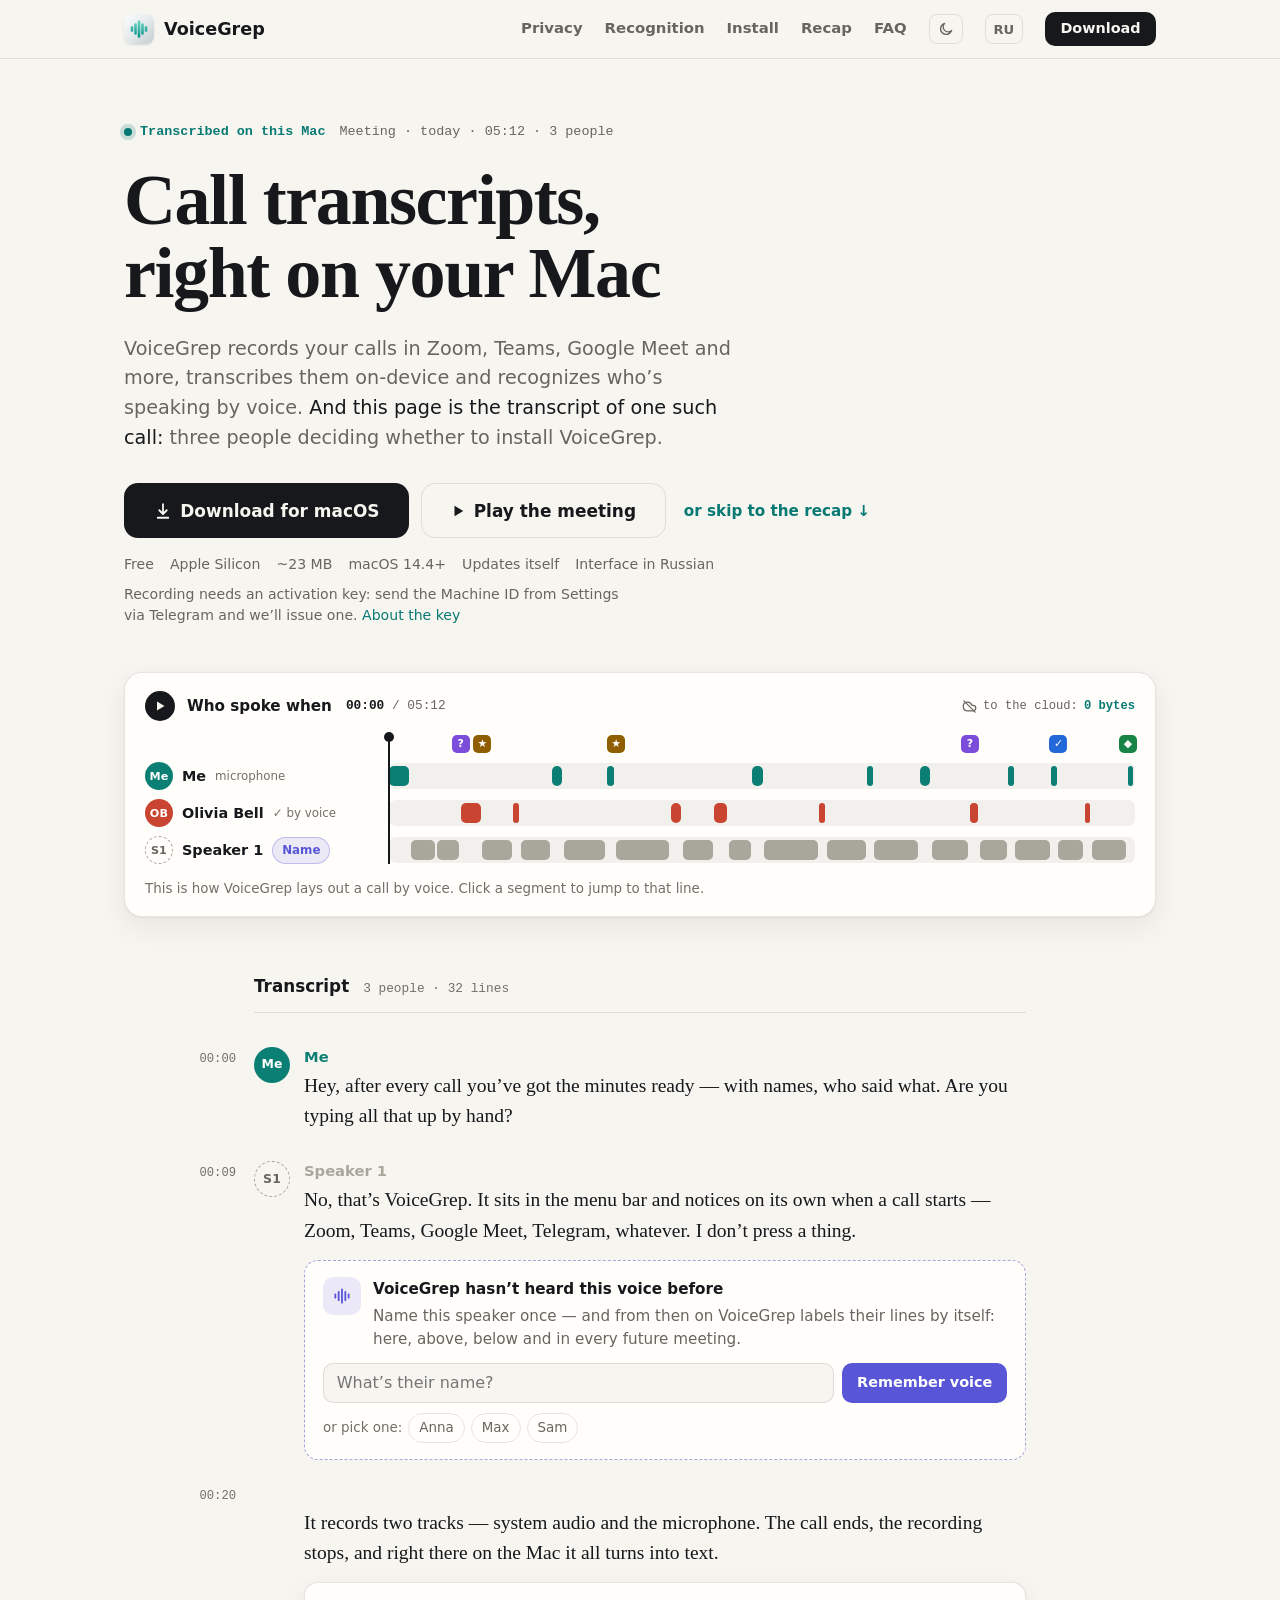
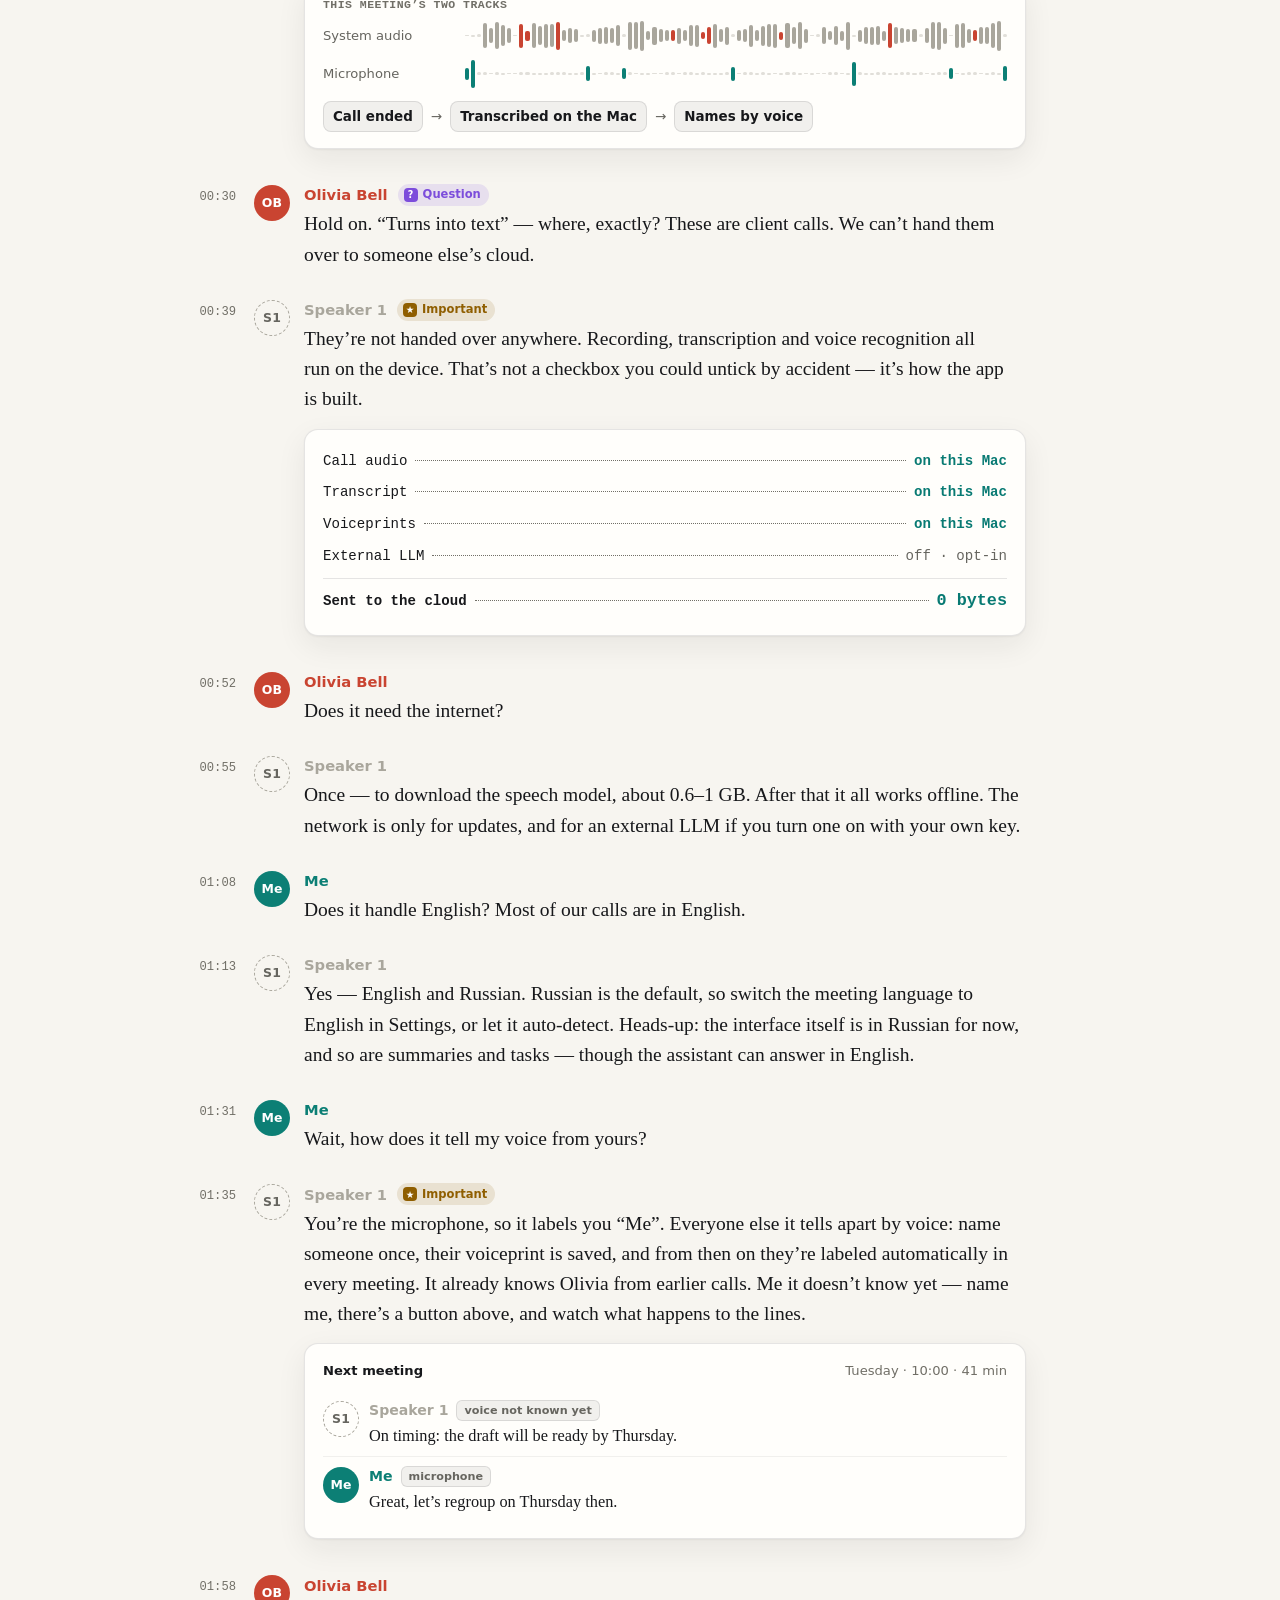
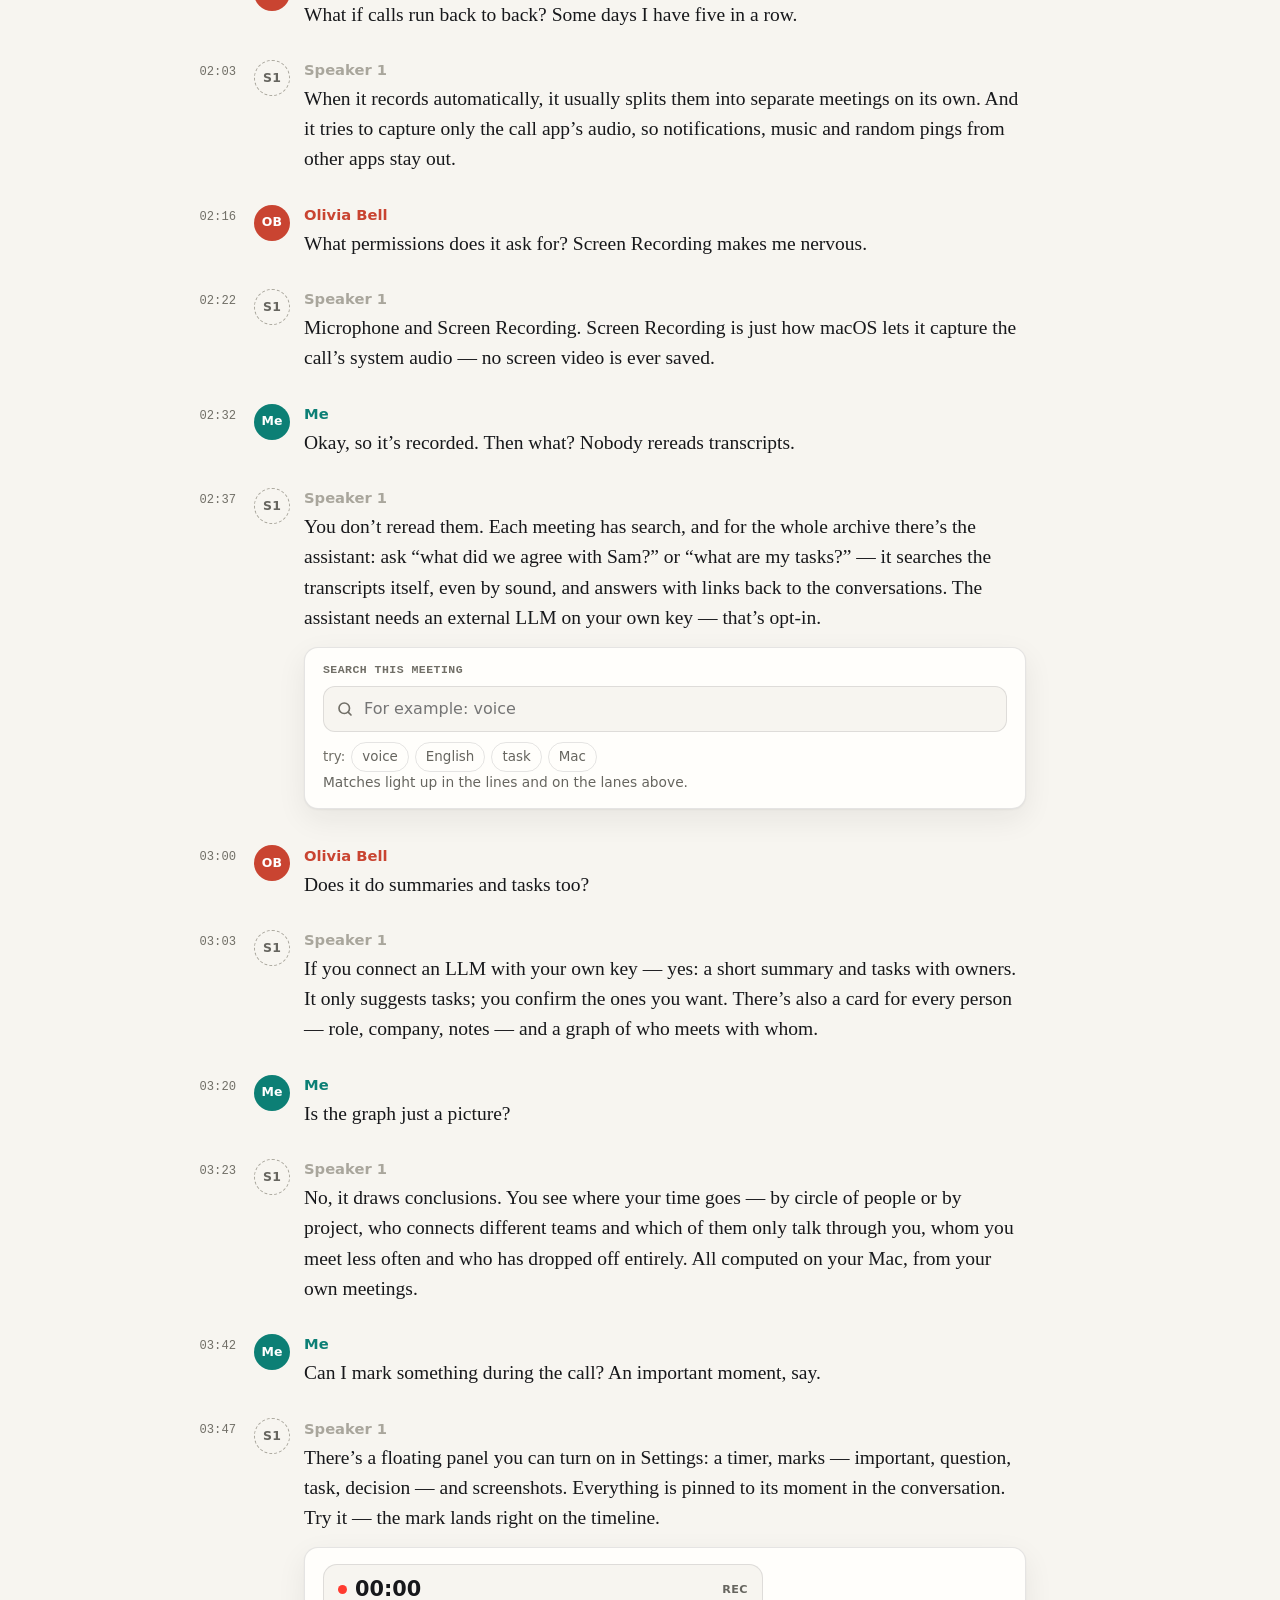
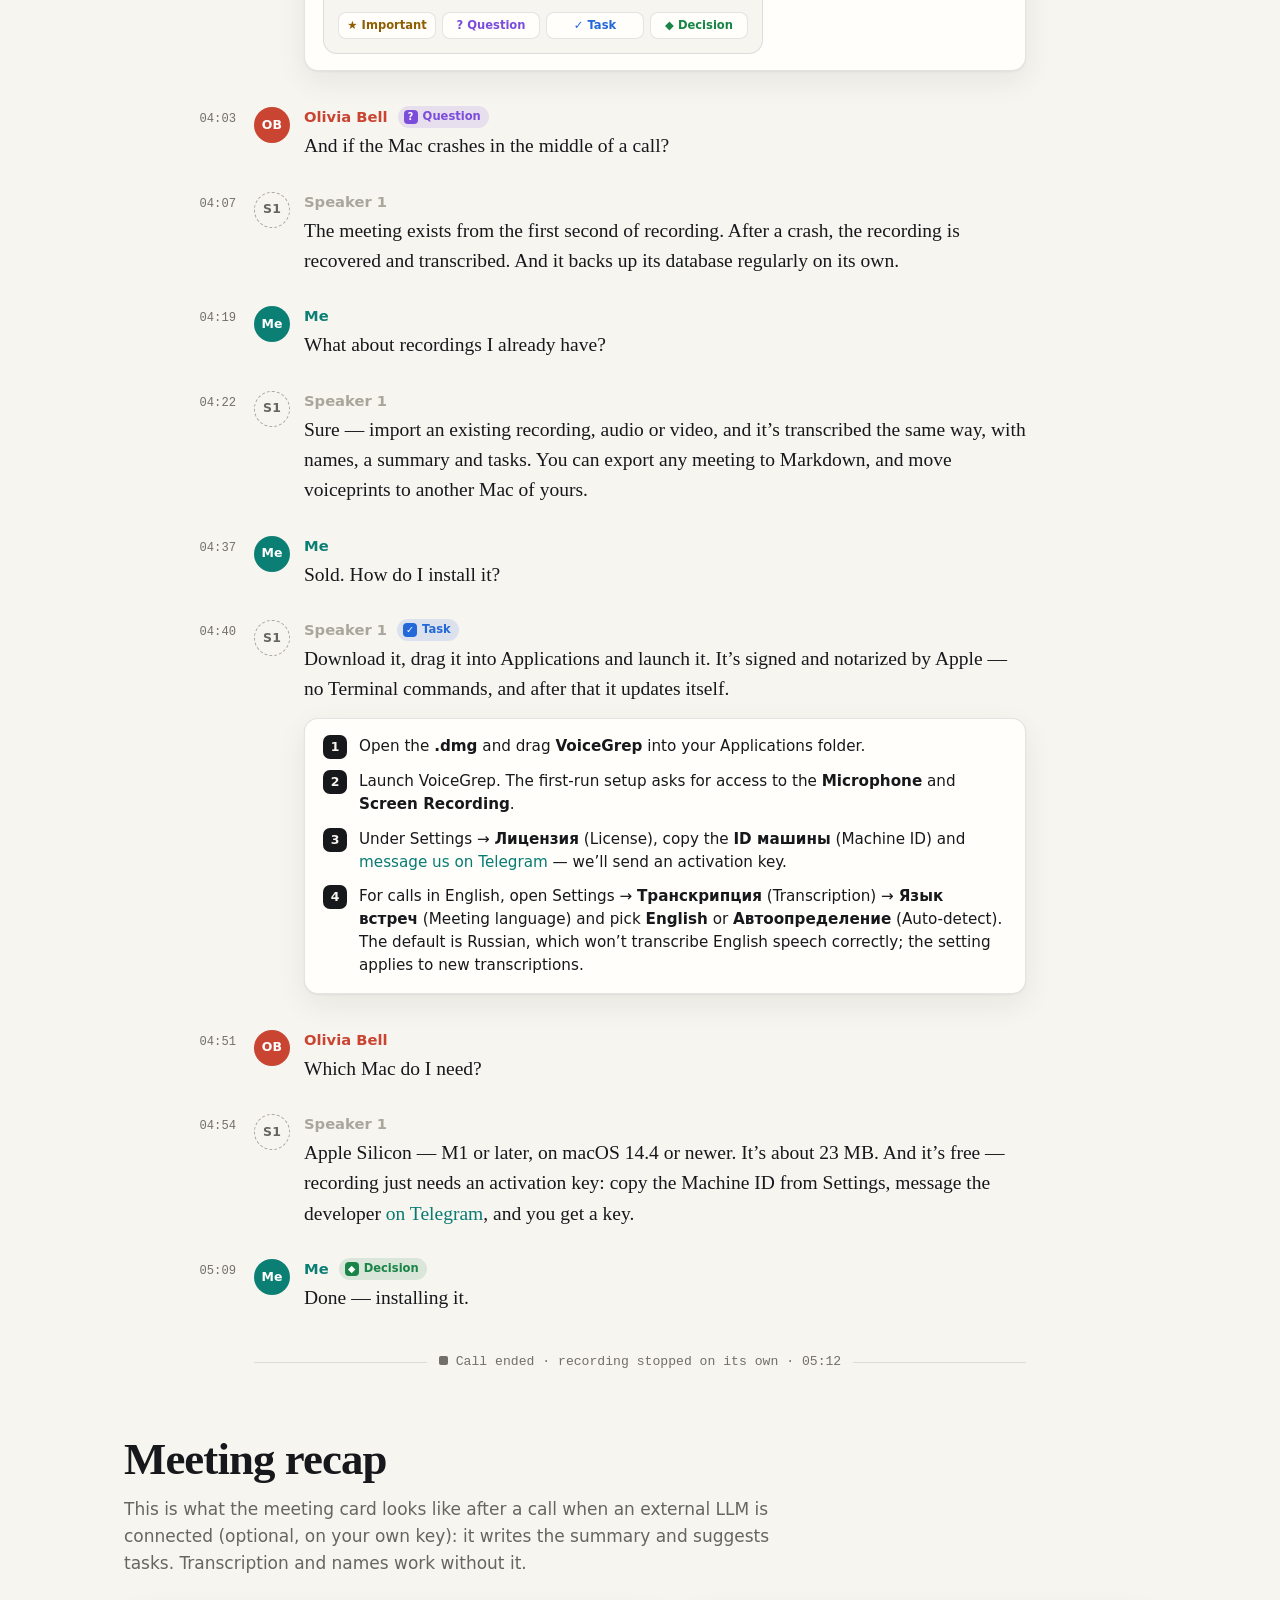
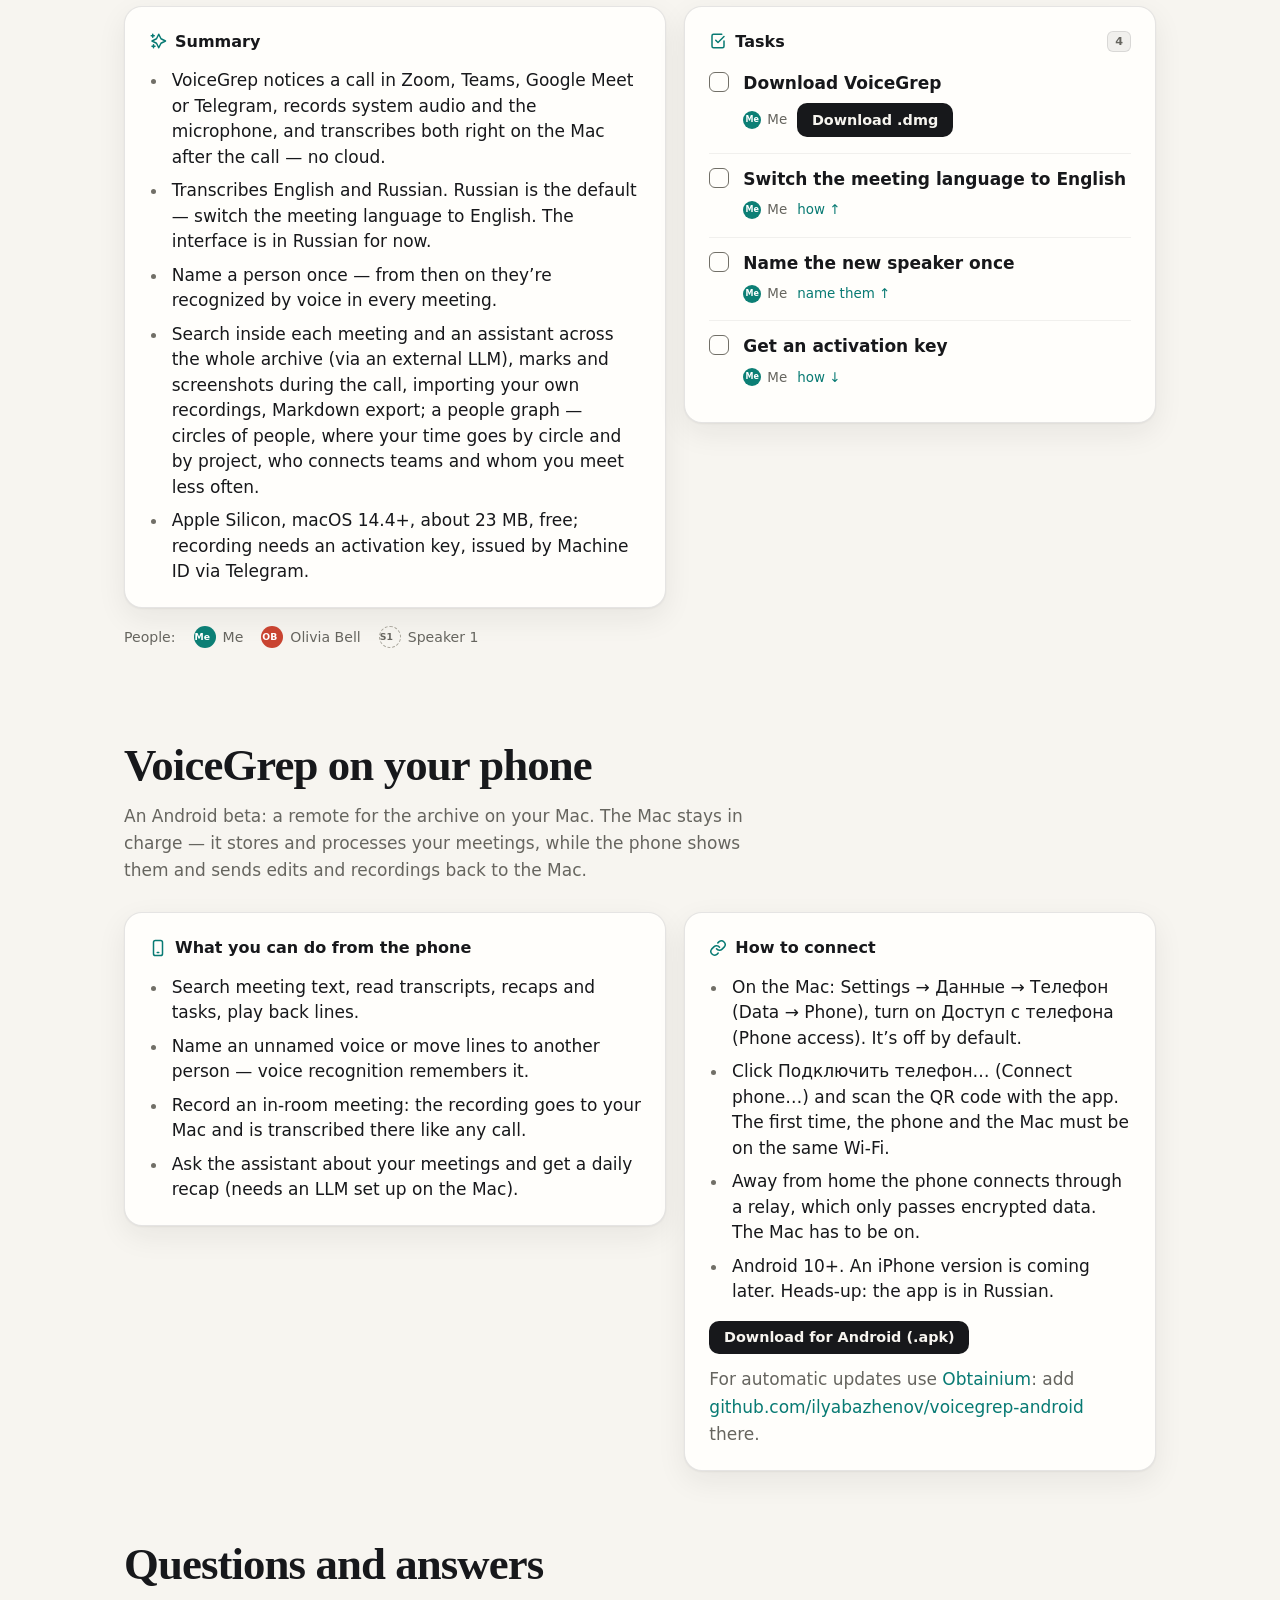
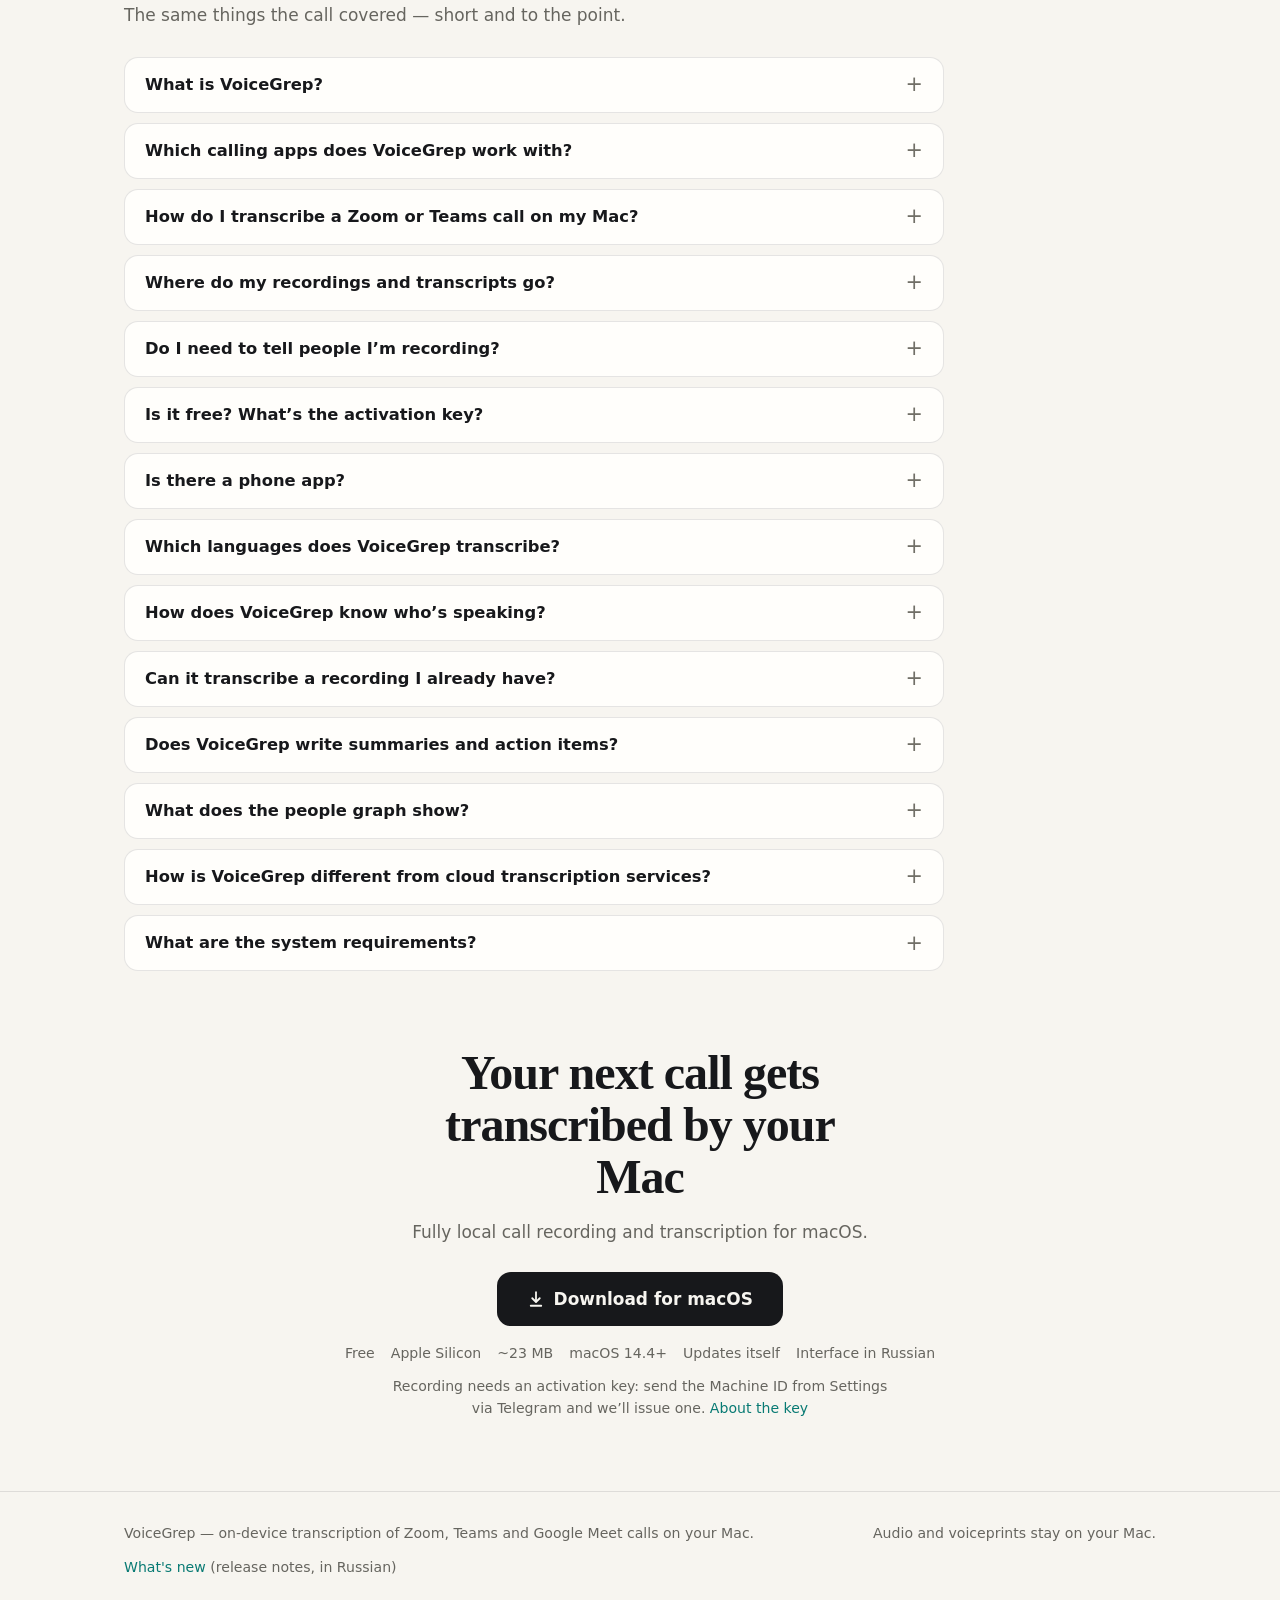
==== commit 70f73e67: "Сайт: страница «Что нового» (ru/changelog/) с историей версий, ссылки в футерах" ====
--- a/index.html
+++ b/index.html
@@ -1396,6 +1396,7 @@
     <div class="wrap foot-in">
       <span>VoiceGrep — on-device transcription of Zoom, Teams and Google Meet calls on your Mac.</span>
       <span>Audio and voiceprints stay on your Mac.</span>
+      <span><a href="ru/changelog/" hreflang="ru">What's new</a> (release notes, in Russian)</span>
       <button class="foot-theme js-theme" type="button"><svg class="i-moon" width="16" height="16" viewBox="0 0 24 24" fill="none" stroke="currentColor" stroke-width="2" stroke-linecap="round" stroke-linejoin="round" aria-hidden="true"><path d="M20.5 14.1A8.5 8.5 0 1 1 9.9 3.5a6.6 6.6 0 0 0 10.6 10.6z"/></svg><svg class="i-sun" width="16" height="16" viewBox="0 0 24 24" fill="none" stroke="currentColor" stroke-width="2" stroke-linecap="round" stroke-linejoin="round" aria-hidden="true"><circle cx="12" cy="12" r="4"/><path d="M12 2.5v2M12 19.5v2M2.5 12h2M19.5 12h2M5.3 5.3l1.4 1.4M17.3 17.3l1.4 1.4M5.3 18.7l1.4-1.4M17.3 6.7l1.4-1.4"/></svg><span class="t-dark">Dark theme</span><span class="t-light">Light theme</span></button>
     </div>
   </footer>
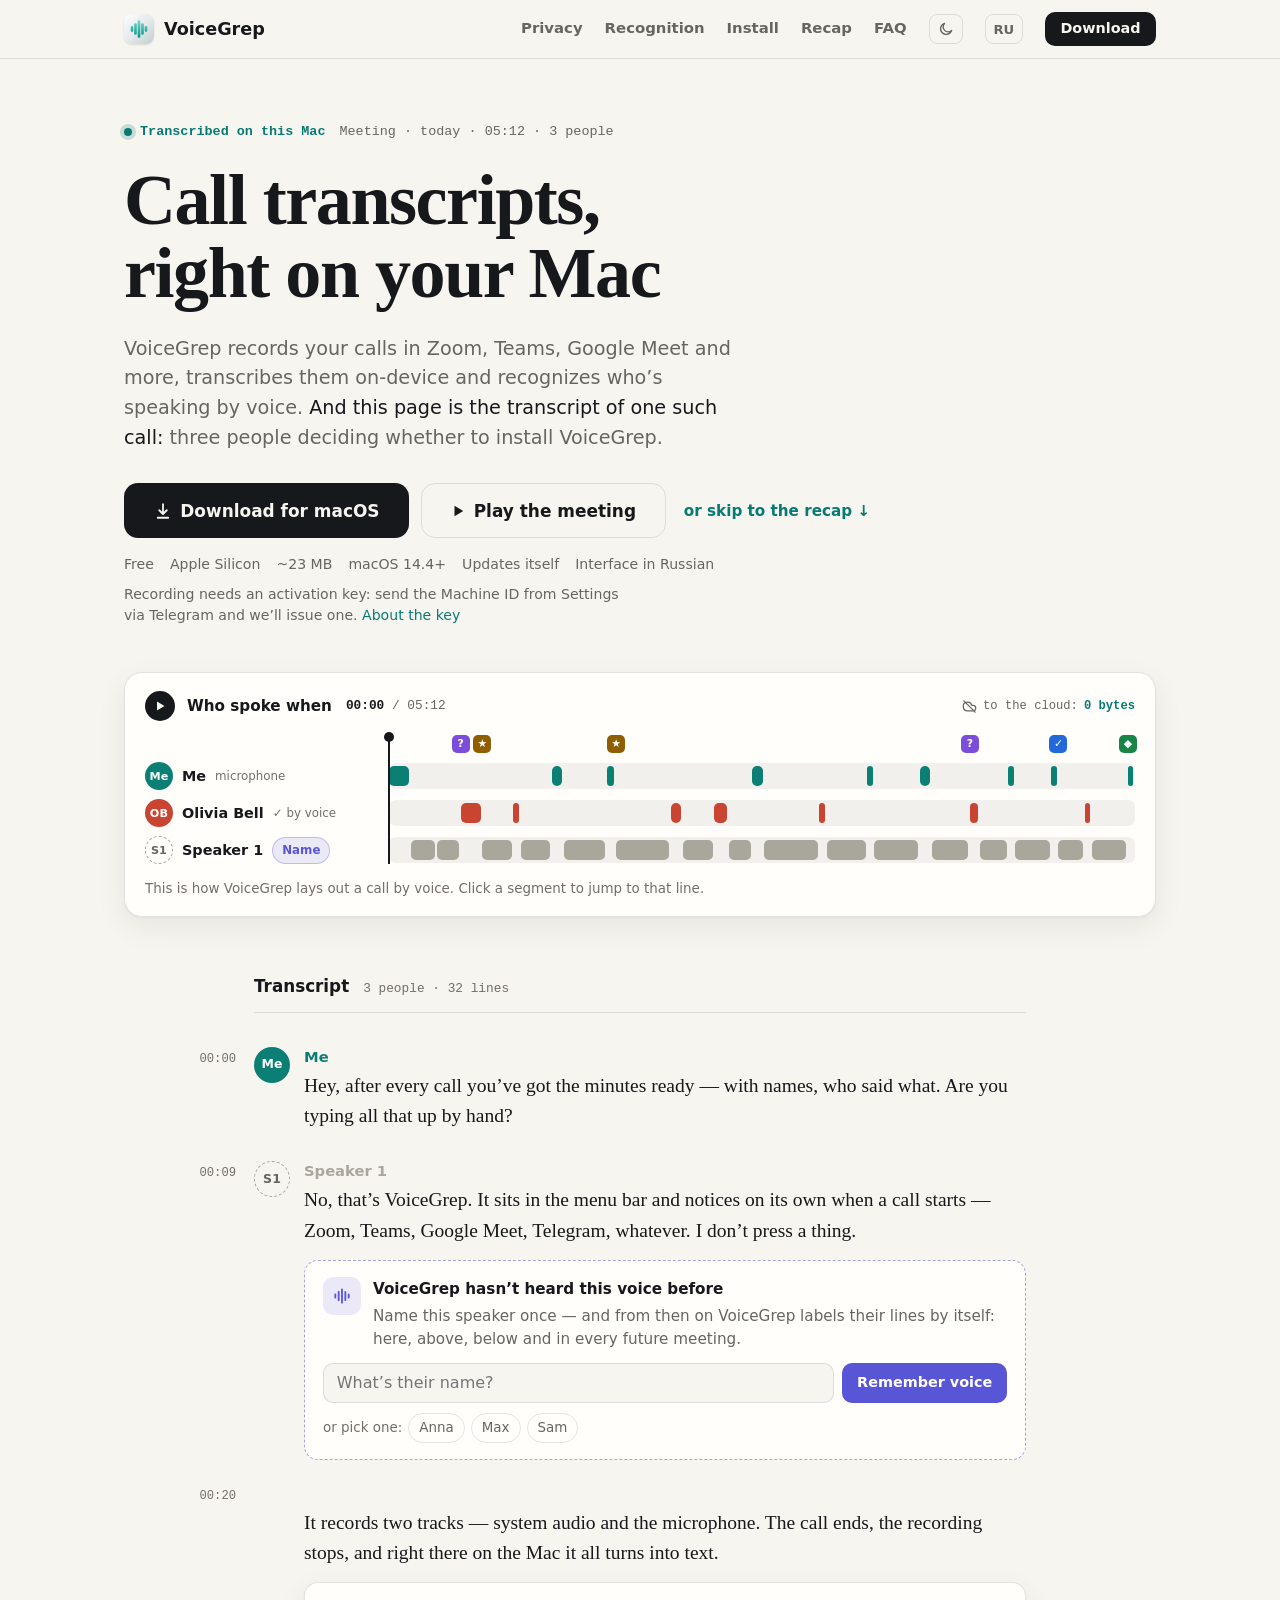
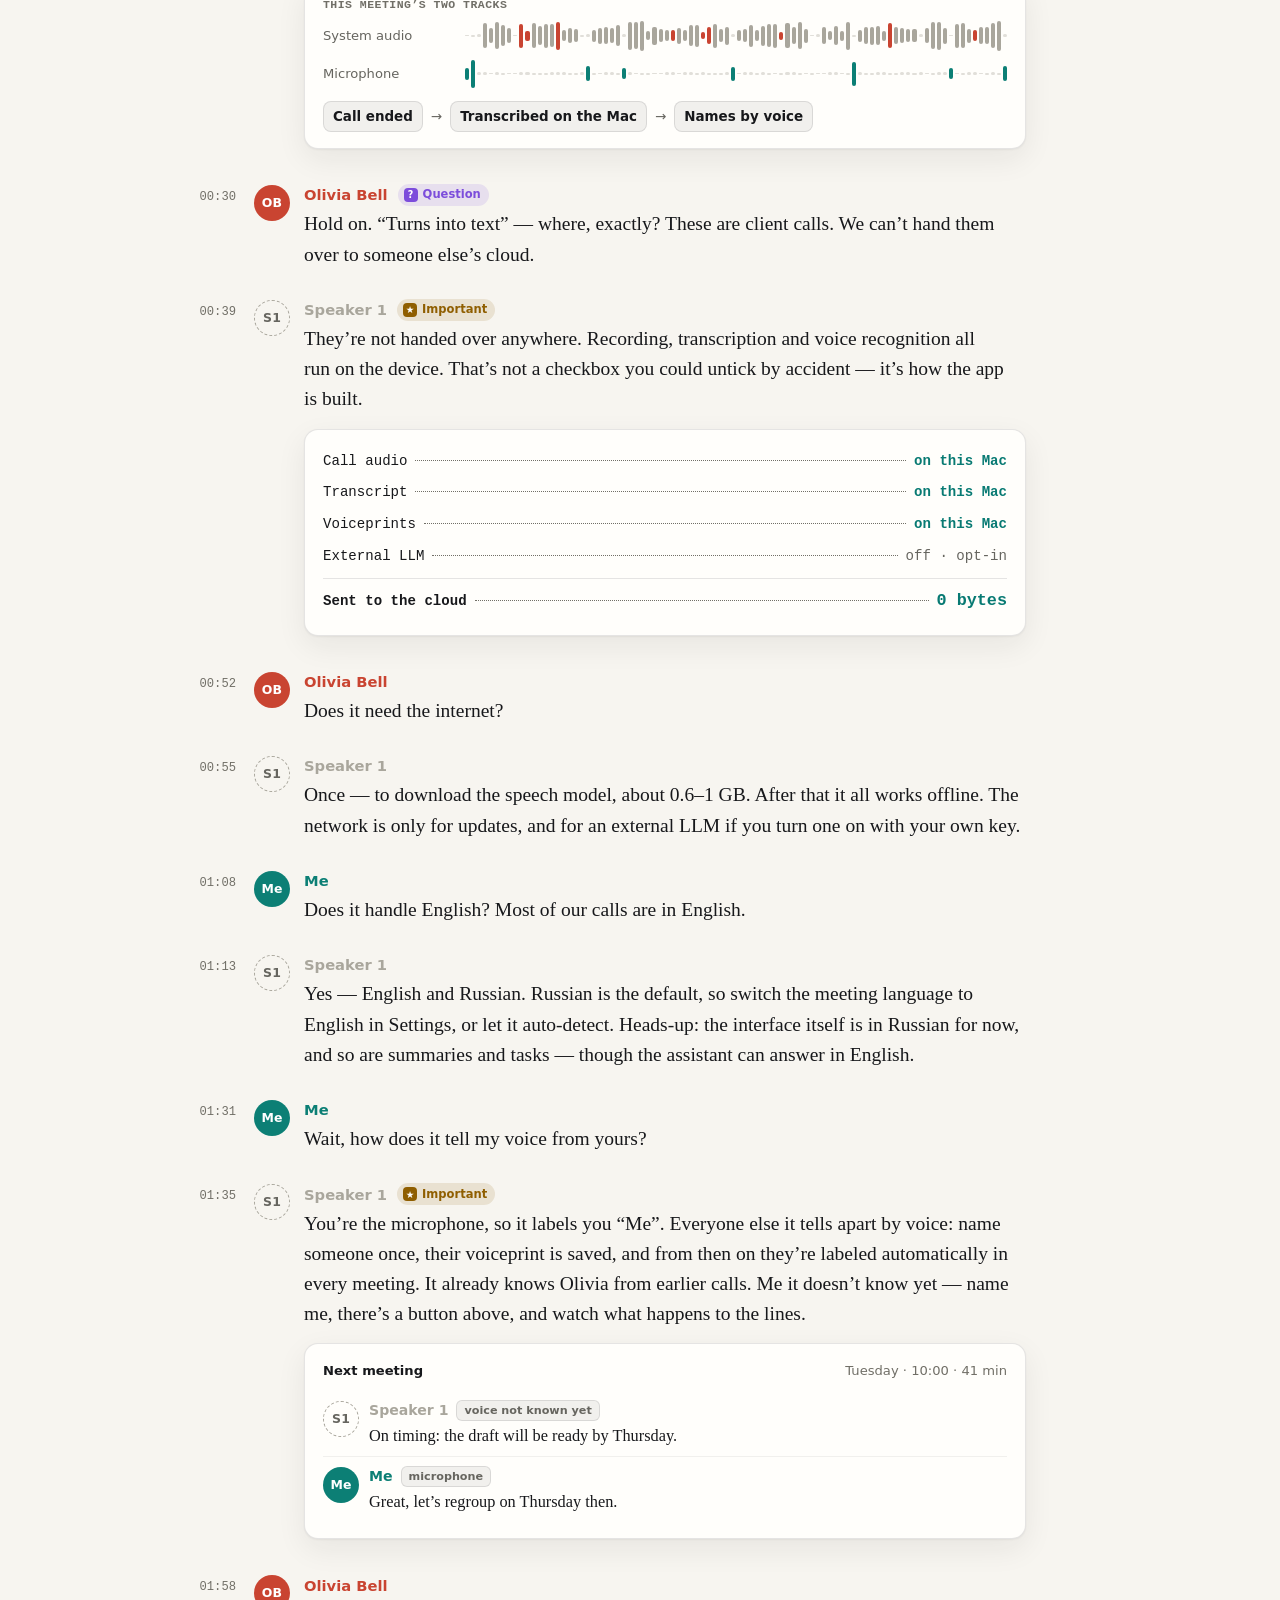
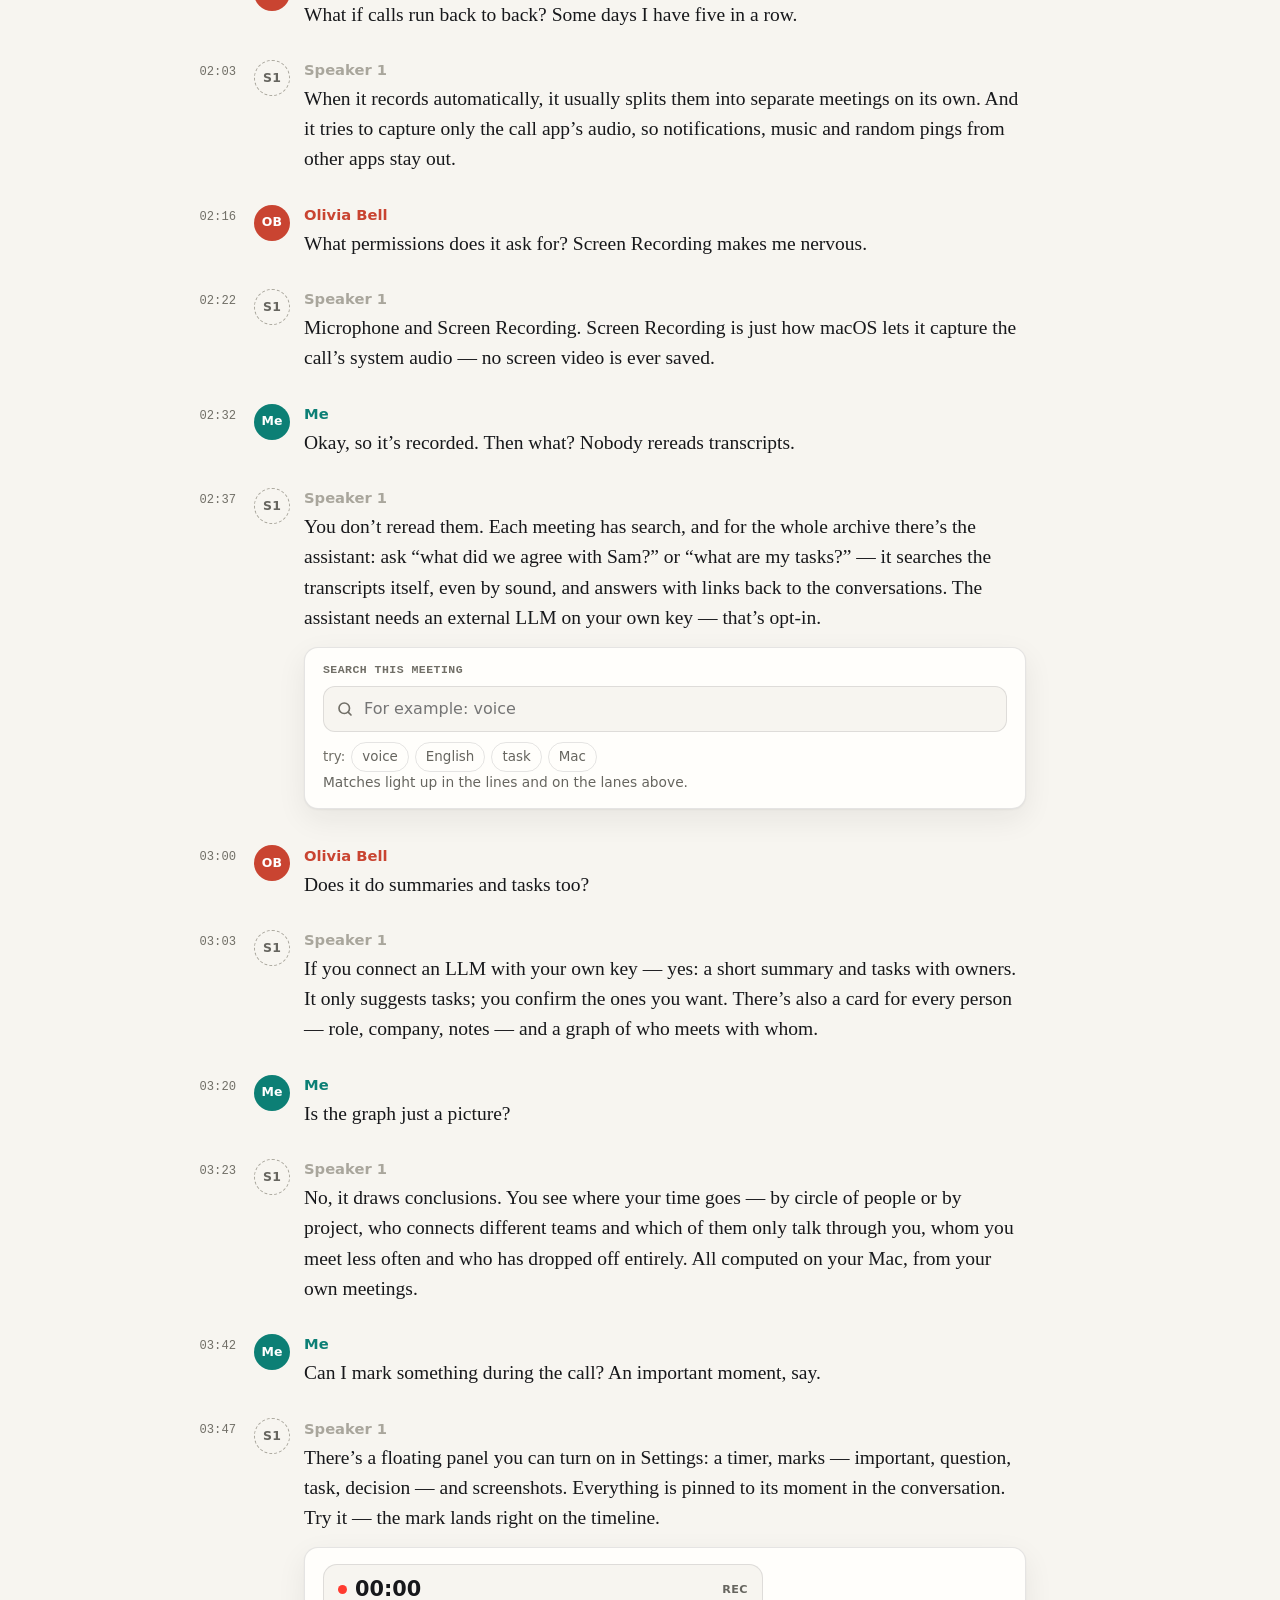
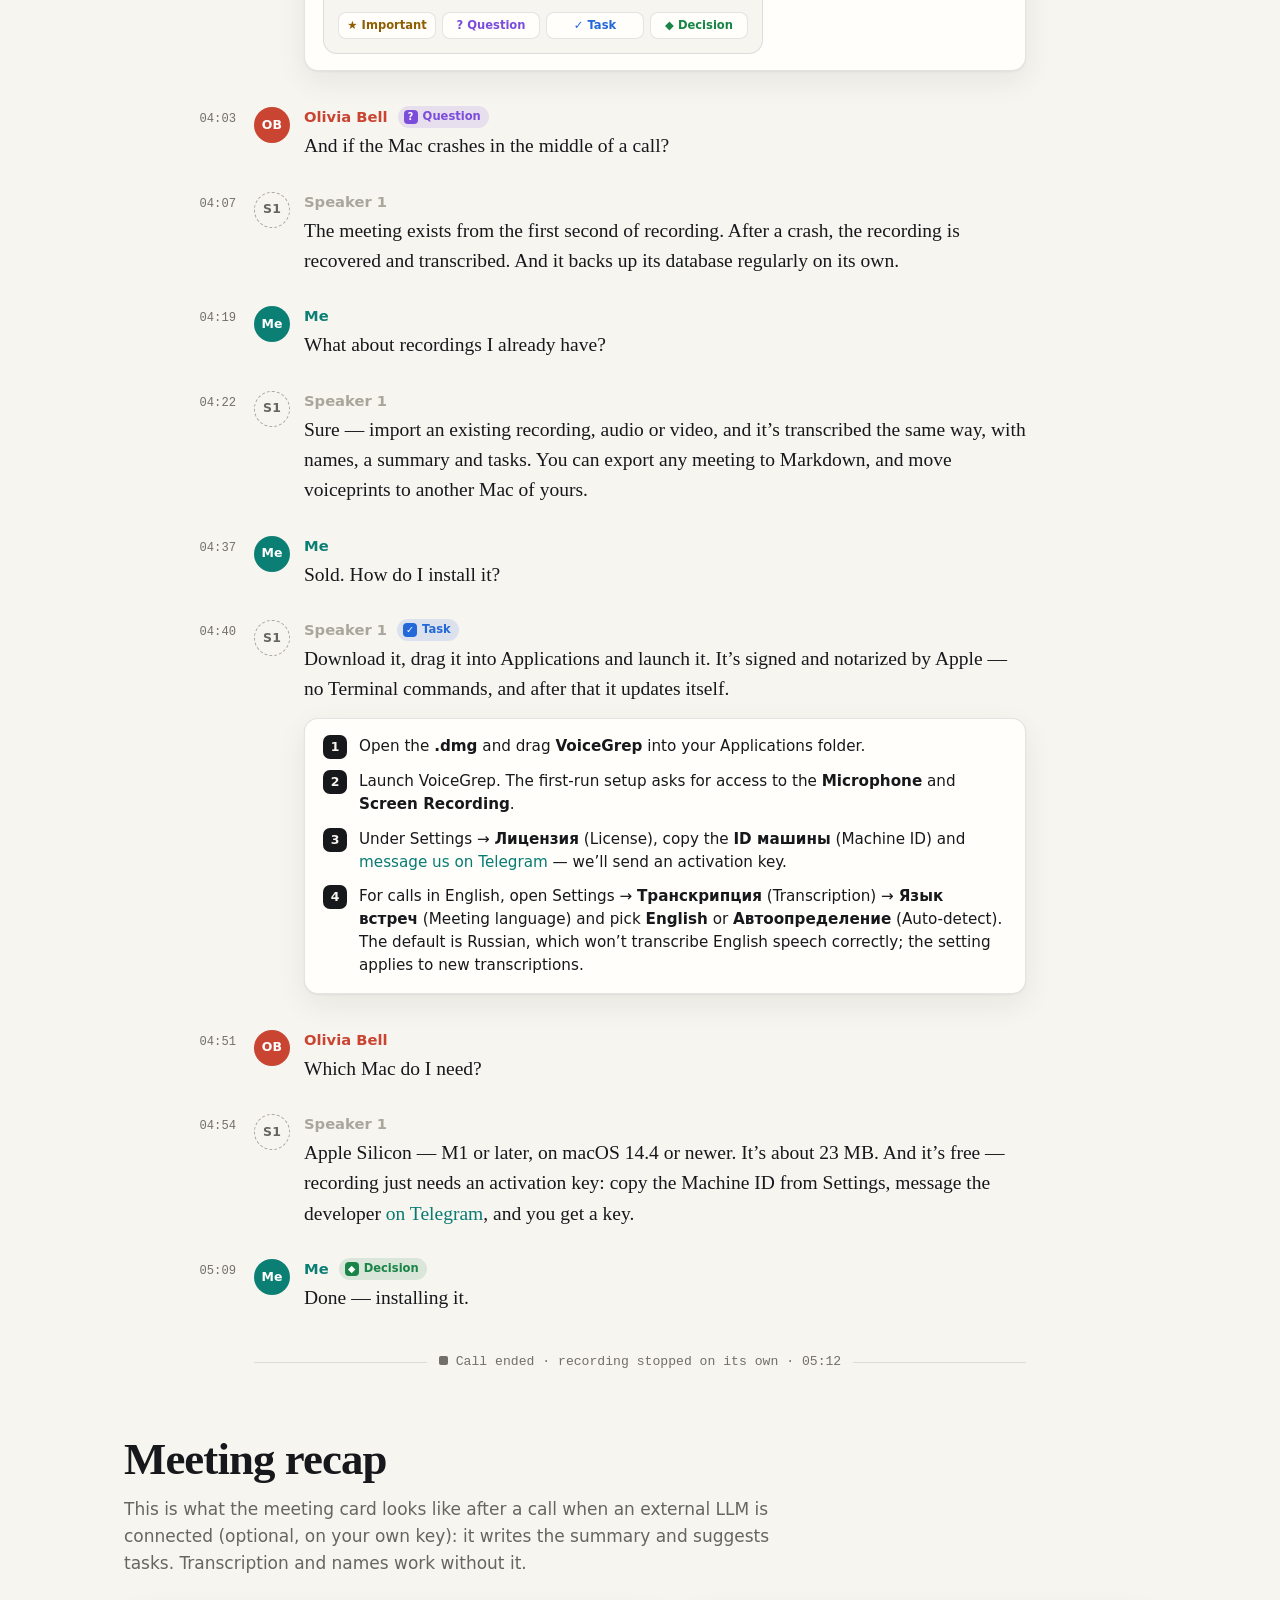
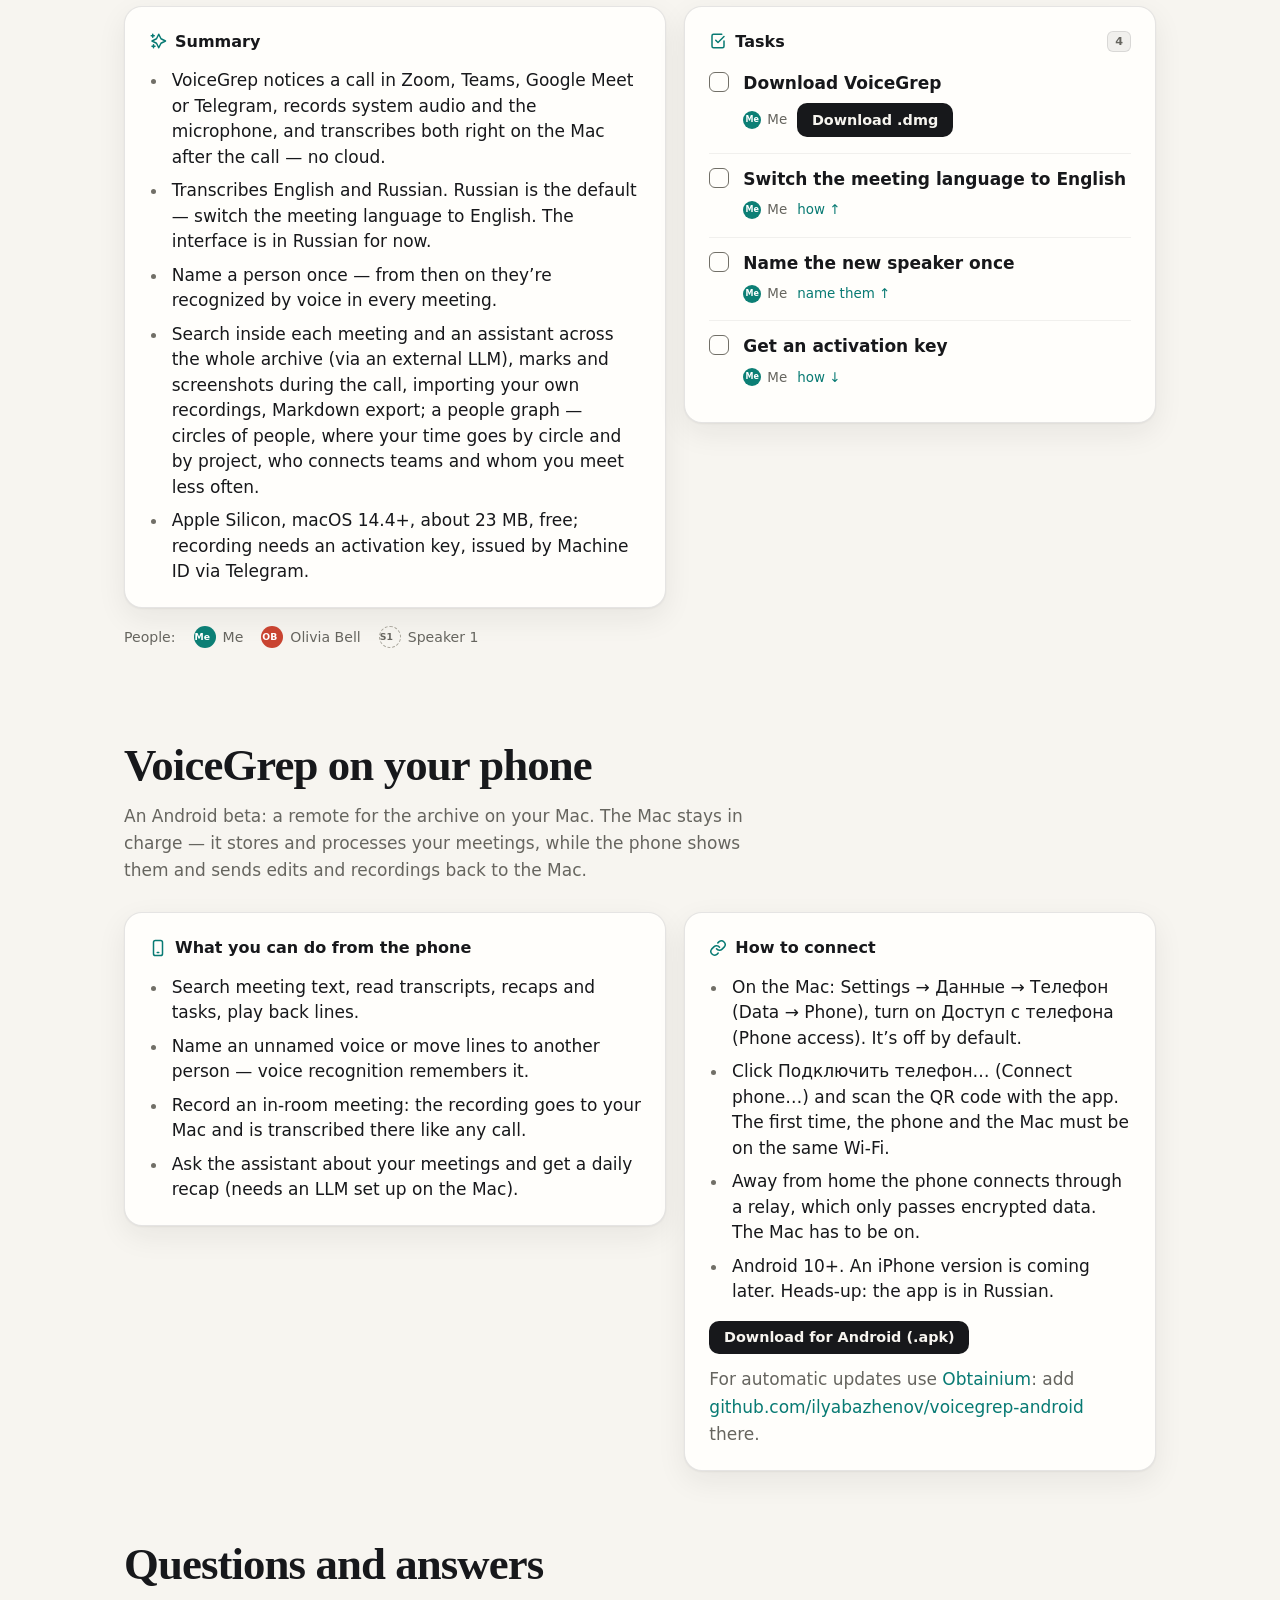
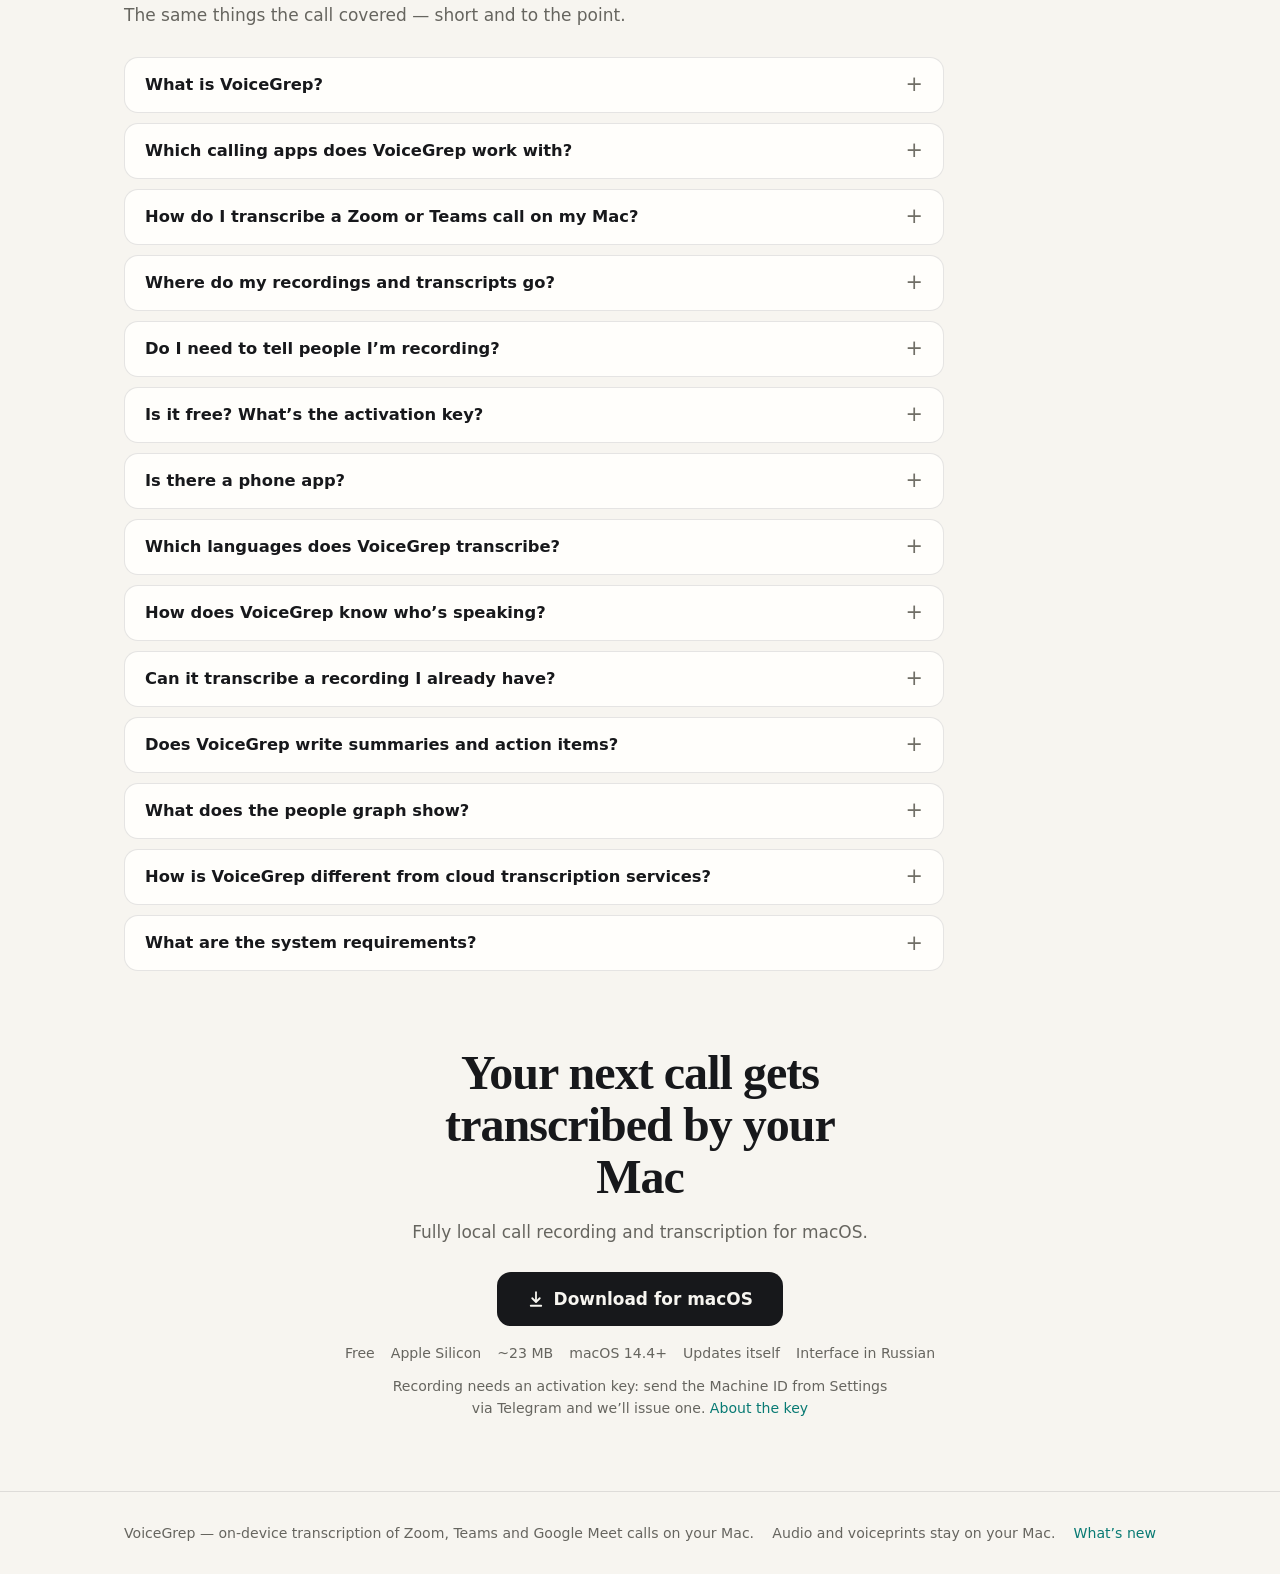
==== commit 116f8bb6: "Сайт: английская страница «Что нового» (changelog/), переключатель RU/EN и hreflang у обеих" ====
--- a/index.html
+++ b/index.html
@@ -1396,7 +1396,7 @@
     <div class="wrap foot-in">
       <span>VoiceGrep — on-device transcription of Zoom, Teams and Google Meet calls on your Mac.</span>
       <span>Audio and voiceprints stay on your Mac.</span>
-      <span><a href="ru/changelog/" hreflang="ru">What's new</a> (release notes, in Russian)</span>
+      <span><a href="changelog/">What’s new</a></span>
       <button class="foot-theme js-theme" type="button"><svg class="i-moon" width="16" height="16" viewBox="0 0 24 24" fill="none" stroke="currentColor" stroke-width="2" stroke-linecap="round" stroke-linejoin="round" aria-hidden="true"><path d="M20.5 14.1A8.5 8.5 0 1 1 9.9 3.5a6.6 6.6 0 0 0 10.6 10.6z"/></svg><svg class="i-sun" width="16" height="16" viewBox="0 0 24 24" fill="none" stroke="currentColor" stroke-width="2" stroke-linecap="round" stroke-linejoin="round" aria-hidden="true"><circle cx="12" cy="12" r="4"/><path d="M12 2.5v2M12 19.5v2M2.5 12h2M19.5 12h2M5.3 5.3l1.4 1.4M17.3 17.3l1.4 1.4M5.3 18.7l1.4-1.4M17.3 6.7l1.4-1.4"/></svg><span class="t-dark">Dark theme</span><span class="t-light">Light theme</span></button>
     </div>
   </footer>
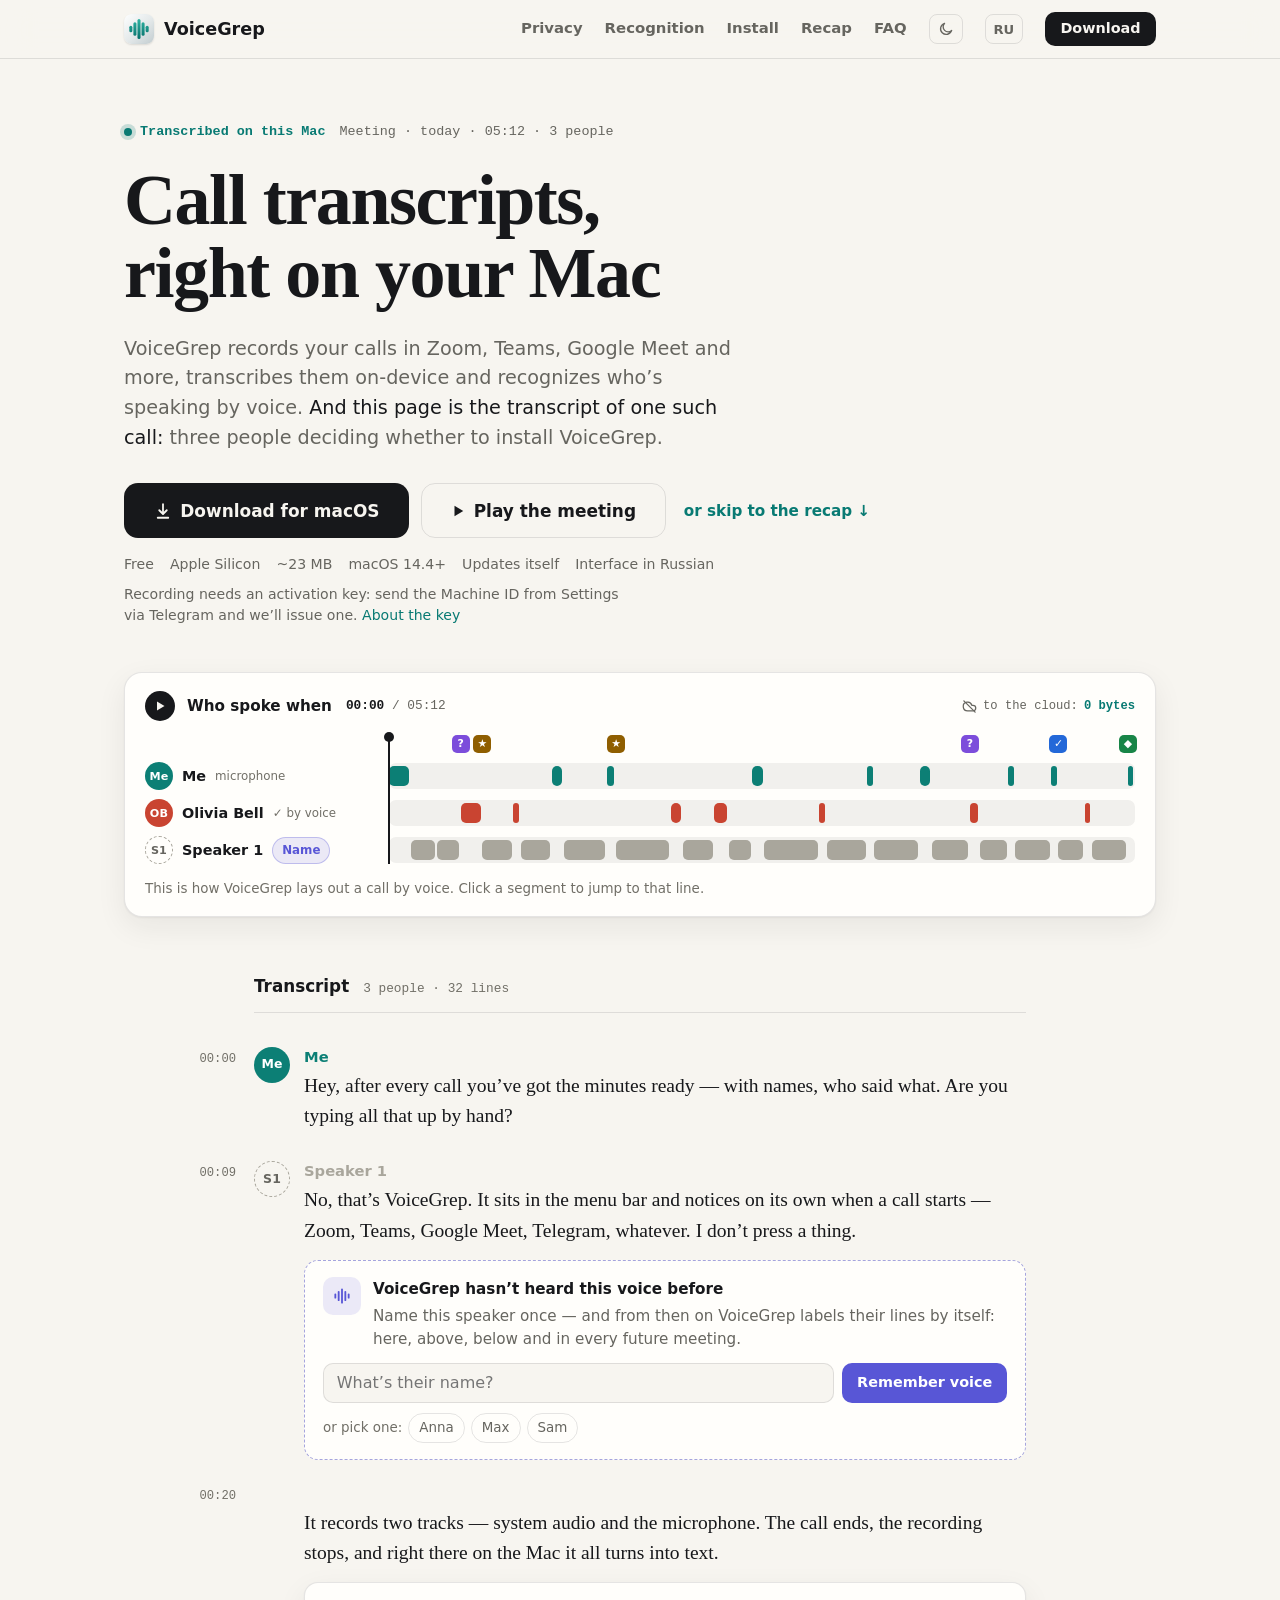
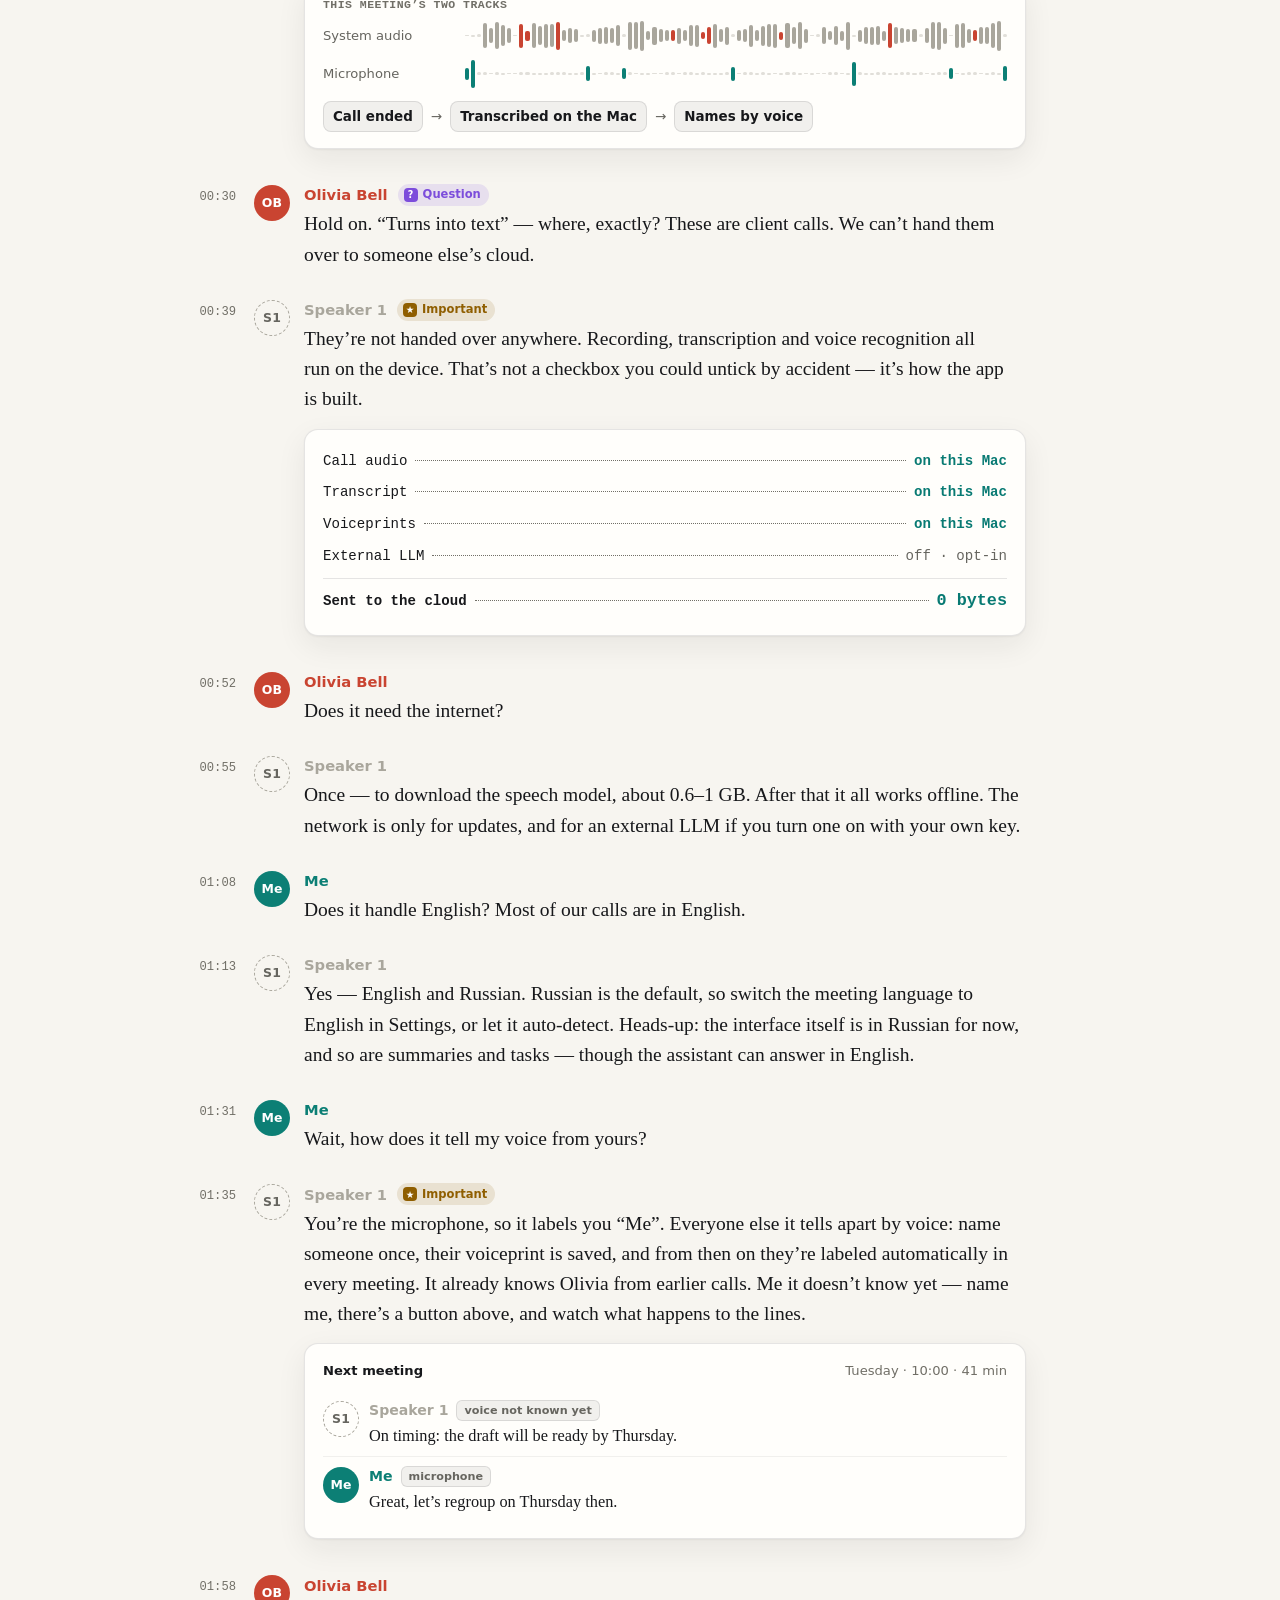
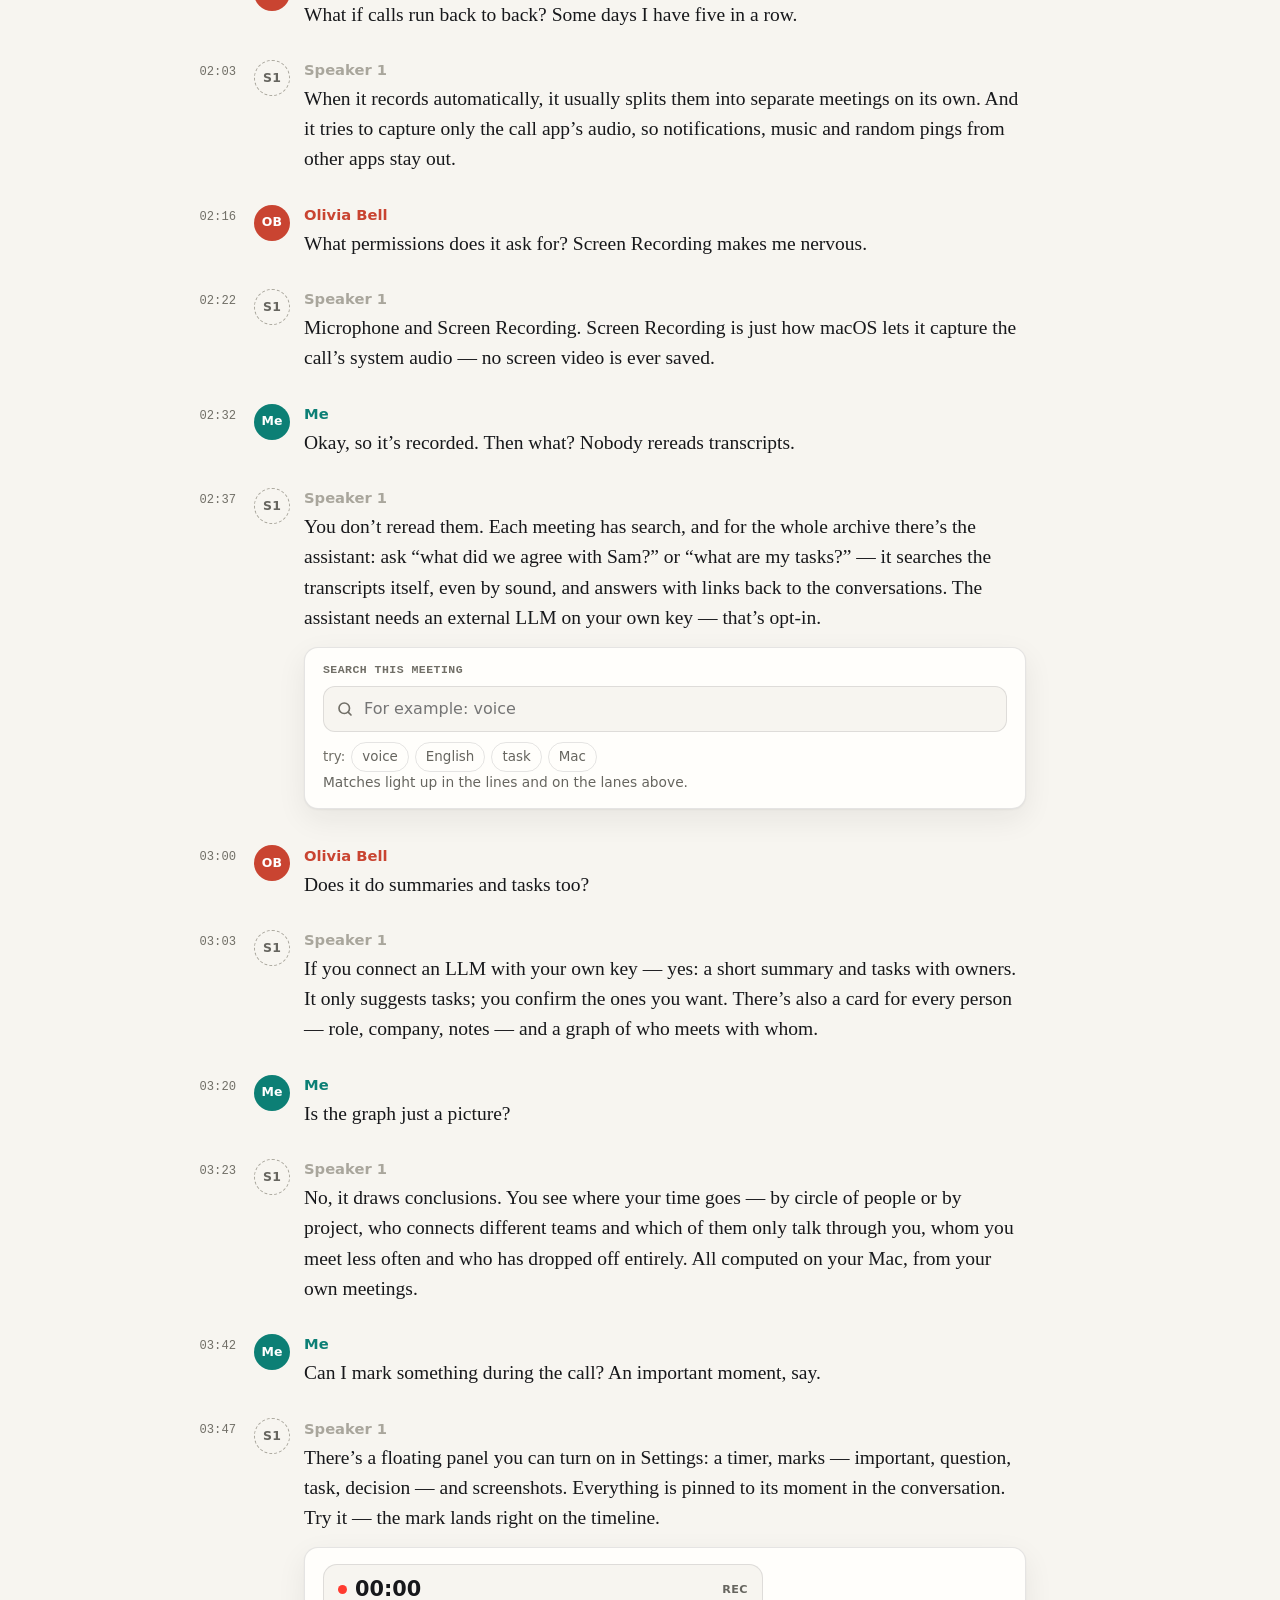
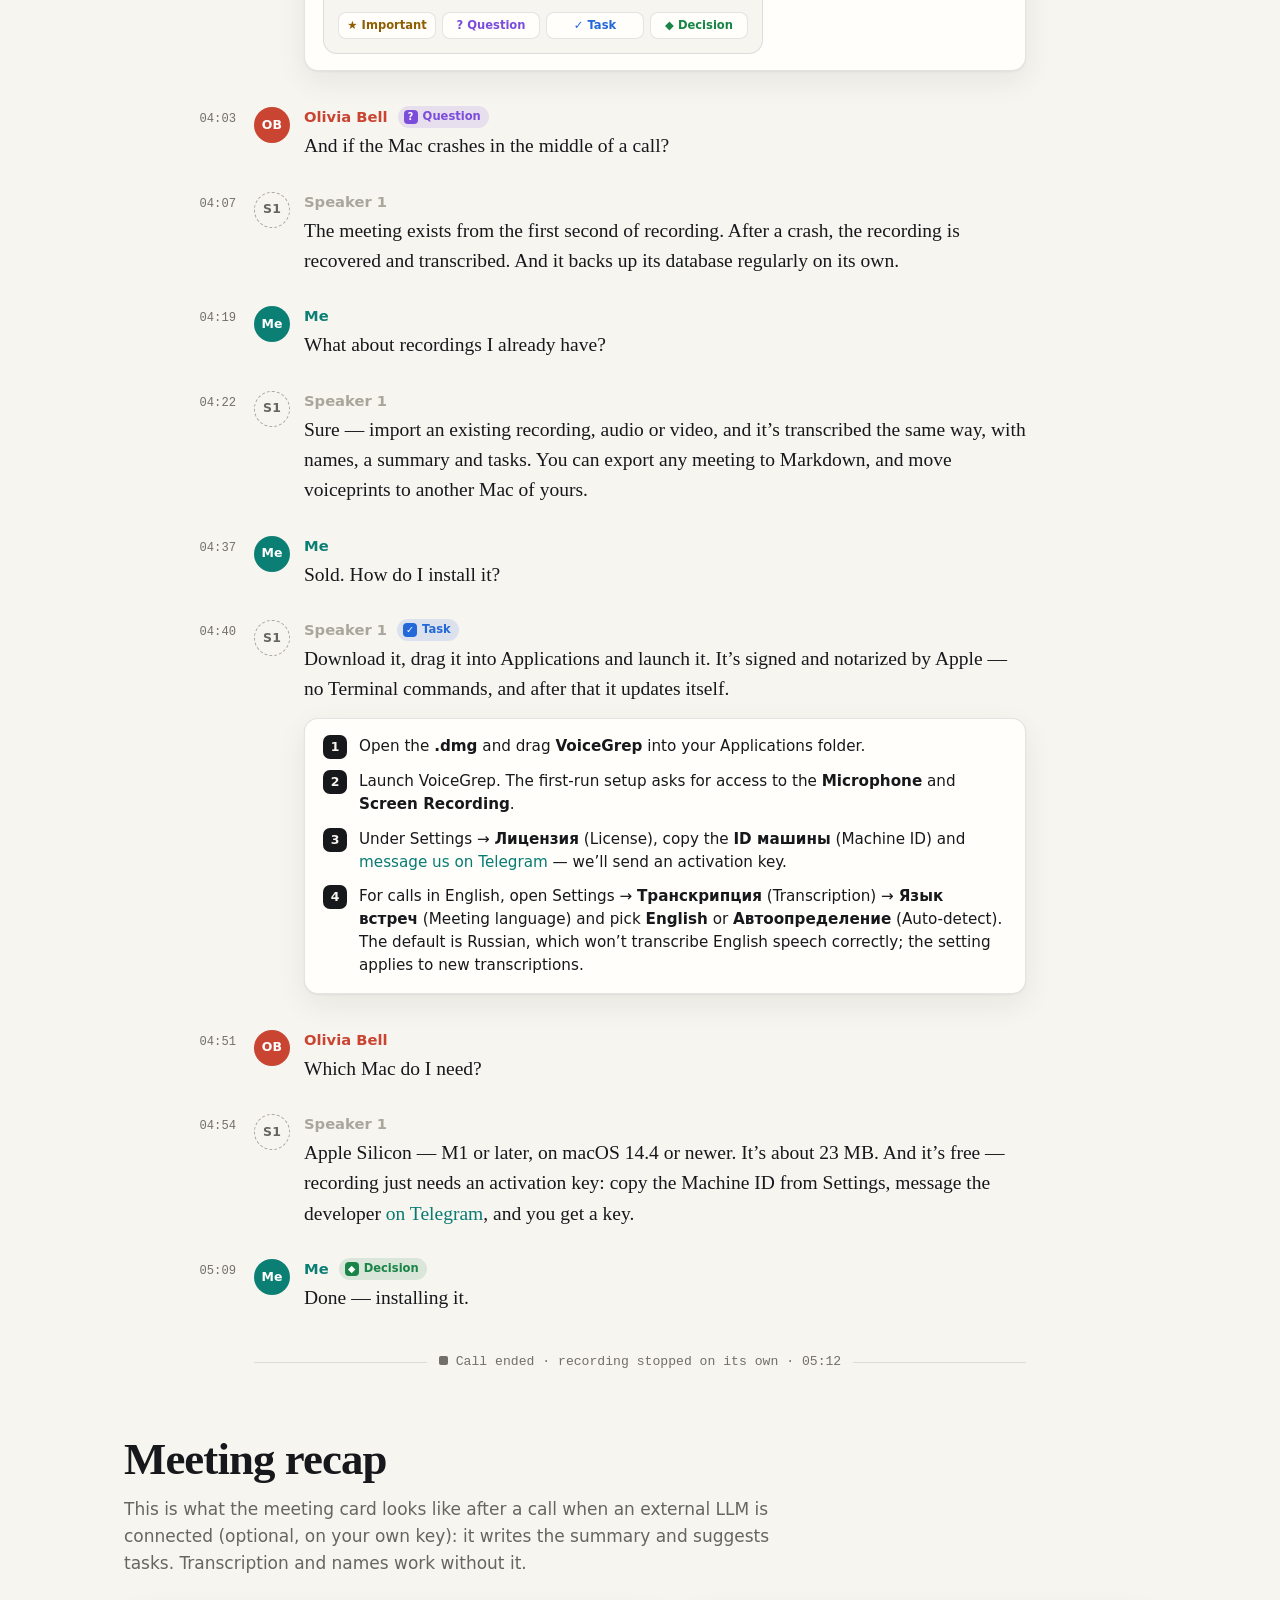
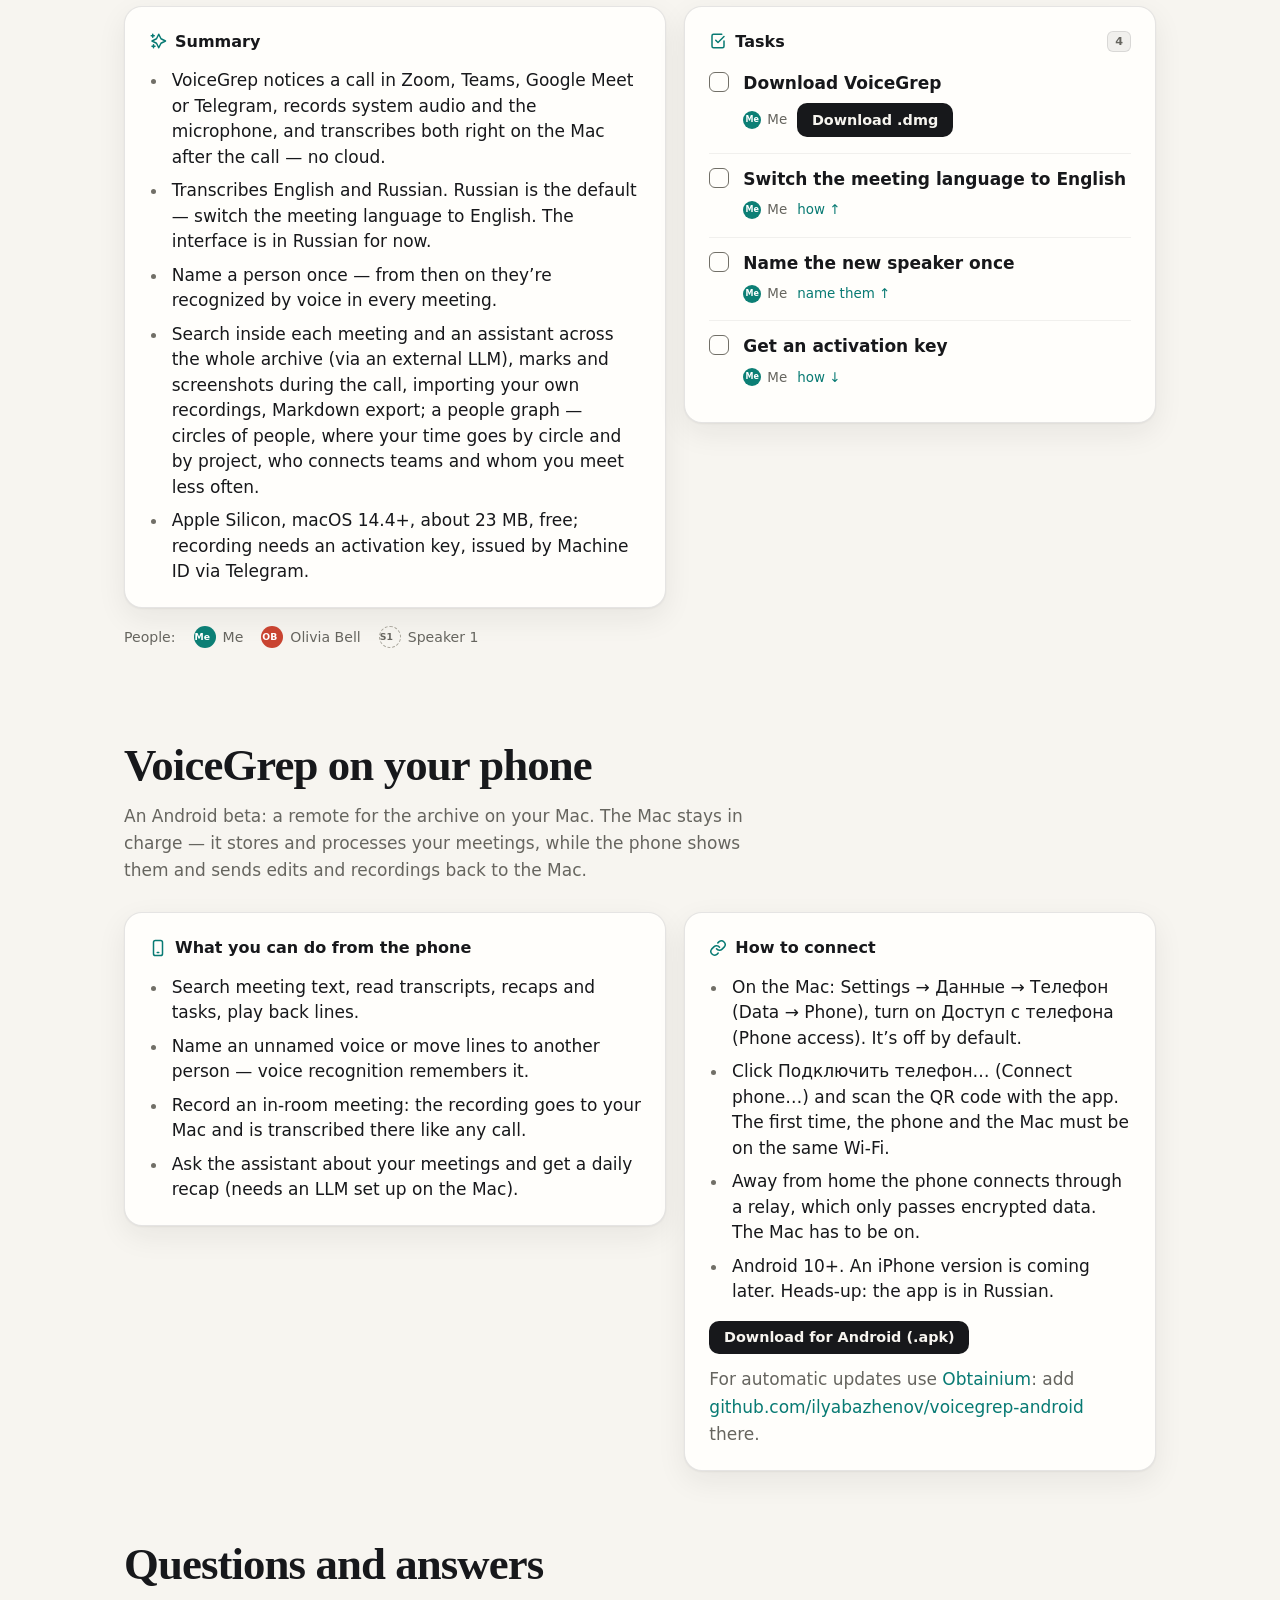
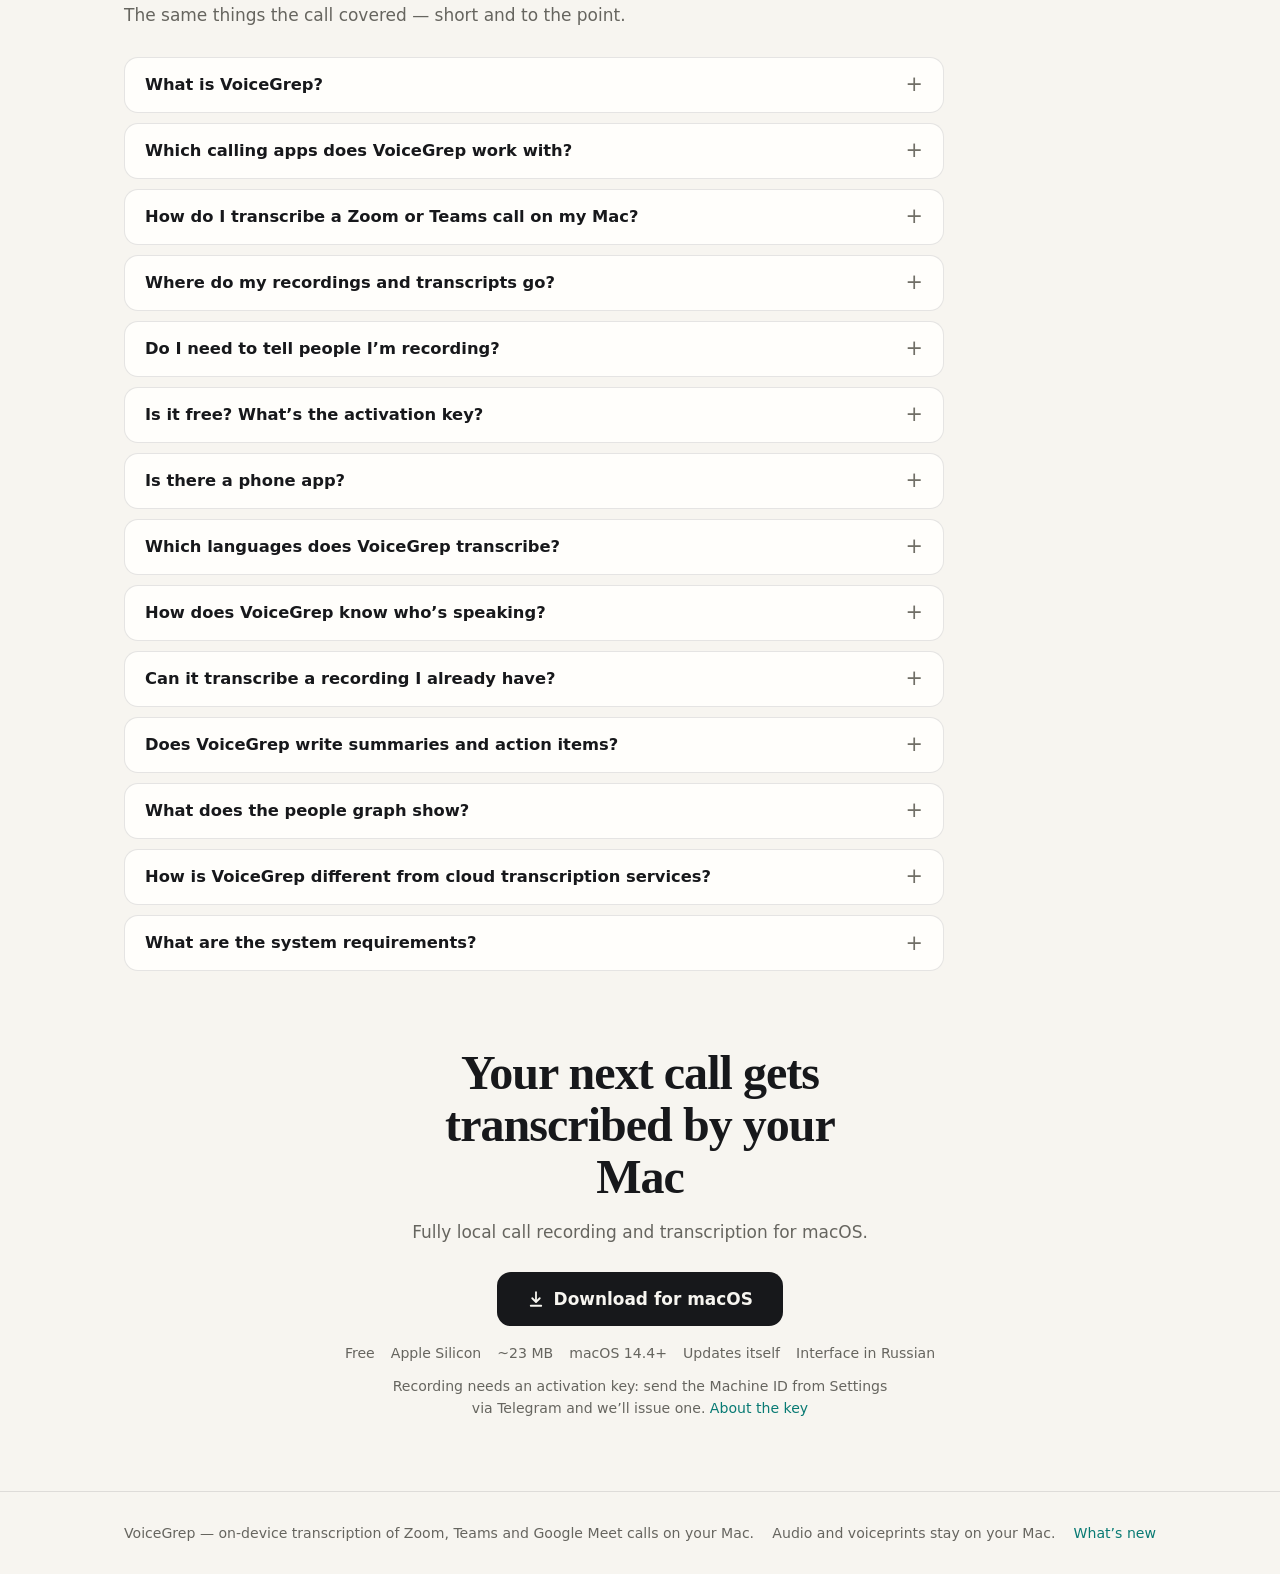
==== commit 14ccbc74: "Сайт: новая иконка (favicon, og-image) и свежий sitemap" ====
--- a/index.html
+++ b/index.html
@@ -742,7 +742,7 @@
   <nav class="top" aria-label="Navigation">
     <div class="wrap nav-in">
       <a class="brand" href="#top" aria-label="VoiceGrep — back to top">
-        <svg width="30" height="30" viewBox="100 100 824 824" aria-hidden="true"><defs><linearGradient id="lg-m" x1="132" y1="116" x2="892" y2="916" gradientUnits="userSpaceOnUse"><stop offset="0" stop-color="#FCFDFD"/><stop offset=".52" stop-color="#E4E9EA"/><stop offset="1" stop-color="#C4CED1"/></linearGradient><linearGradient id="lg-w" x1="512" y1="272" x2="512" y2="752" gradientUnits="userSpaceOnUse"><stop offset="0" stop-color="#70D9C8"/><stop offset="1" stop-color="#078F88"/></linearGradient></defs><rect x="100" y="100" width="824" height="824" rx="184" fill="url(#lg-m)"/><g fill="url(#lg-w)"><rect x="284" y="432" width="72" height="160" rx="36"/><rect x="380" y="352" width="72" height="320" rx="36"/><rect x="476" y="272" width="72" height="480" rx="36"/><rect x="572" y="352" width="72" height="320" rx="36"/><rect x="668" y="432" width="72" height="160" rx="36"/></g></svg>
+        <svg width="30" height="30" viewBox="100 100 824 824" aria-hidden="true"><defs><linearGradient id="lg-m" x1="132" y1="116" x2="892" y2="916" gradientUnits="userSpaceOnUse"><stop offset="0" stop-color="#FCFDFD"/><stop offset=".52" stop-color="#E4E9EA"/><stop offset="1" stop-color="#C4CED1"/></linearGradient><linearGradient id="lg-w" x1="512" y1="236" x2="512" y2="788" gradientUnits="userSpaceOnUse"><stop offset="0" stop-color="#2FB3A2"/><stop offset="1" stop-color="#06706B"/></linearGradient></defs><rect x="100" y="100" width="824" height="824" rx="184" fill="url(#lg-m)"/><rect class="rim" x="101" y="101" width="822" height="822" rx="183" fill="none" stroke="#5E7378" stroke-width="2" opacity=".28"/><g fill="url(#lg-w)"><rect x="246" y="420" width="84" height="184" rx="42"/><rect x="358" y="328" width="84" height="368" rx="42"/><rect x="470" y="236" width="84" height="552" rx="42"/><rect x="582" y="328" width="84" height="368" rx="42"/><rect x="694" y="420" width="84" height="184" rx="42"/></g></svg>
         VoiceGrep
       </a>
       <div class="nav-links">
